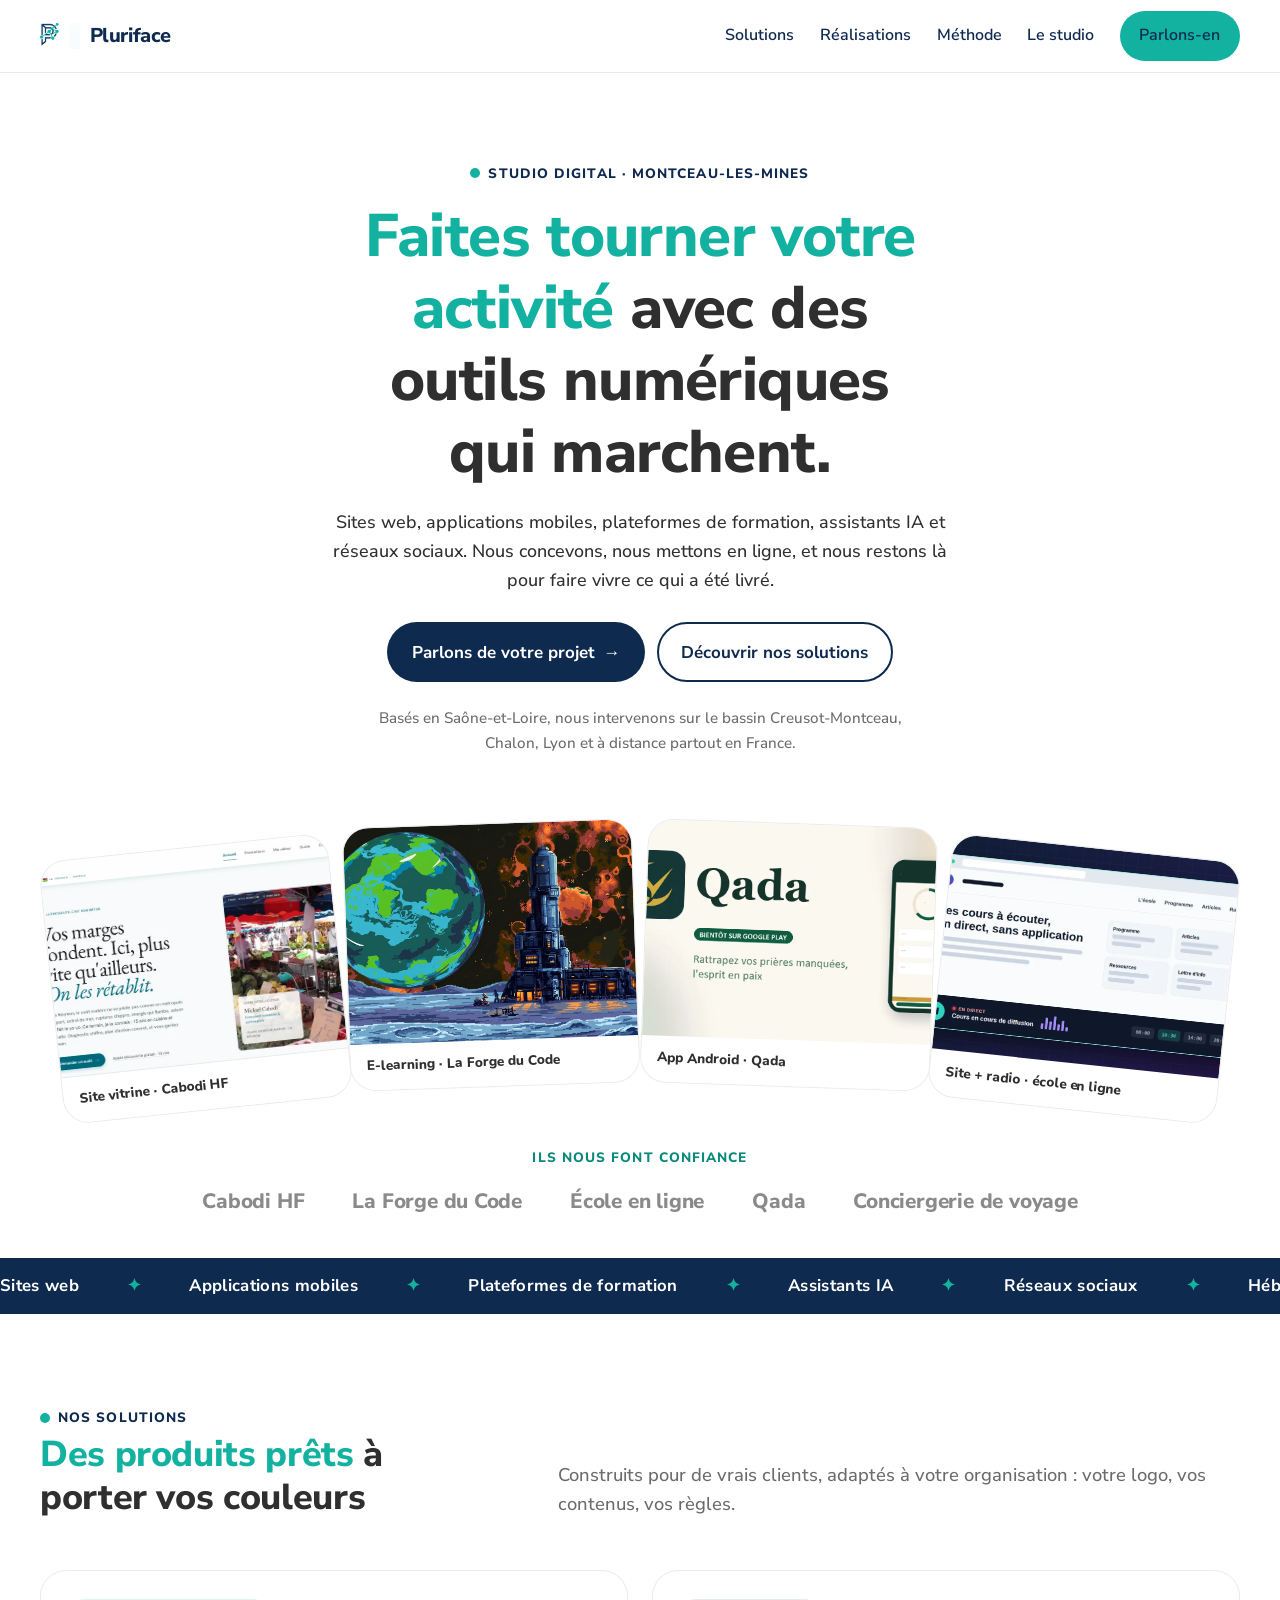
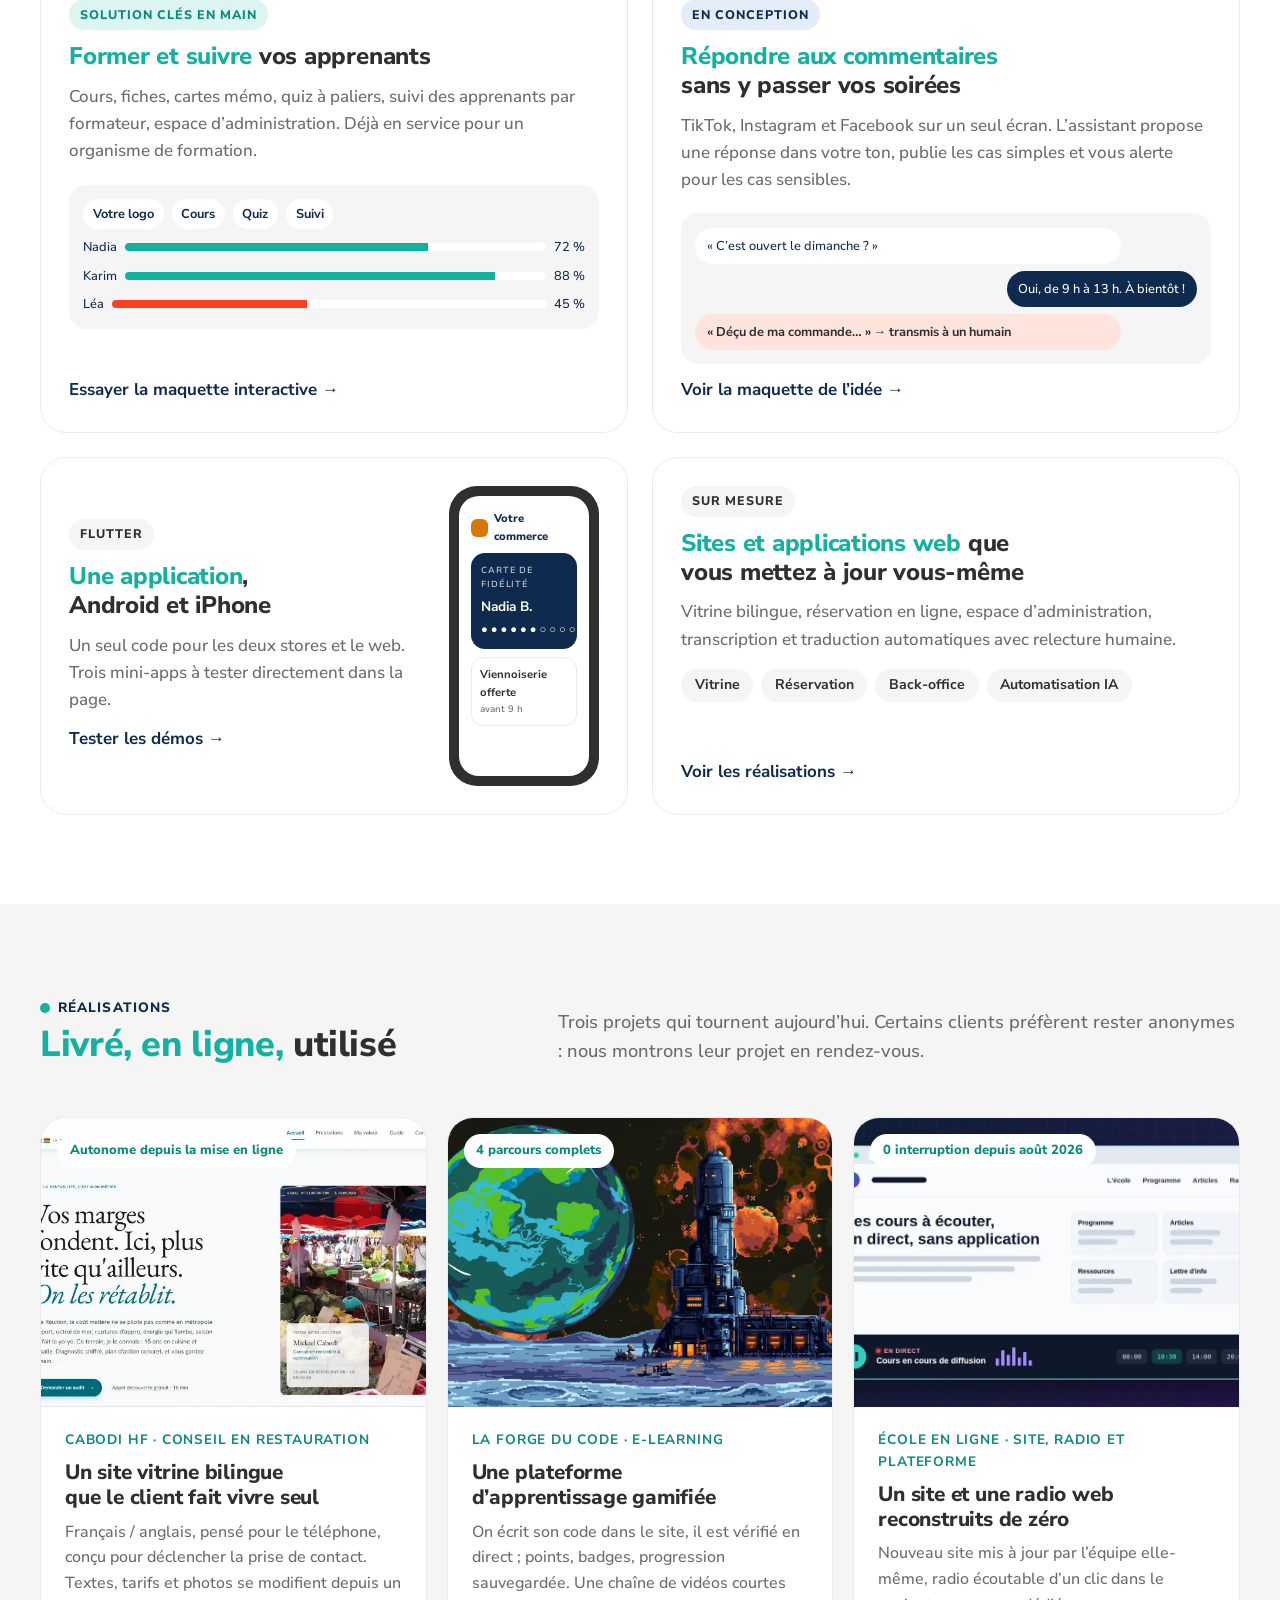
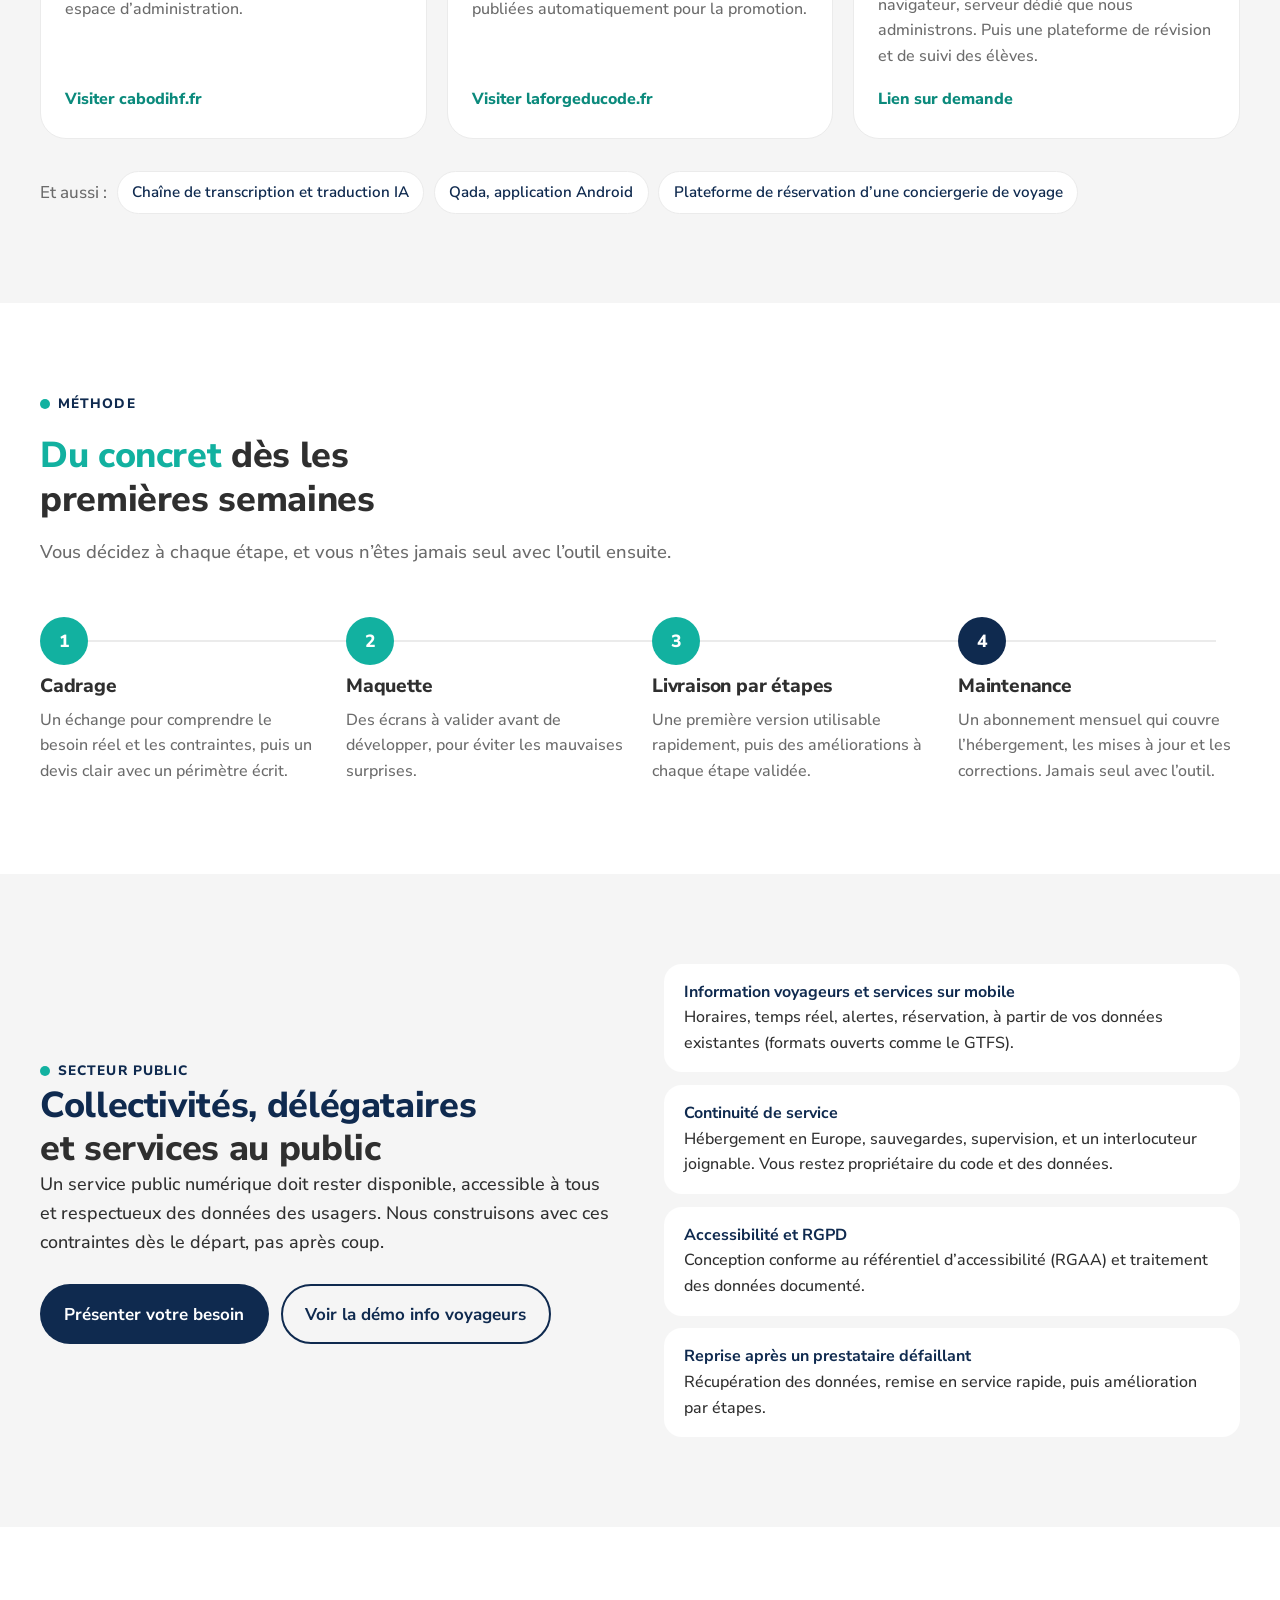
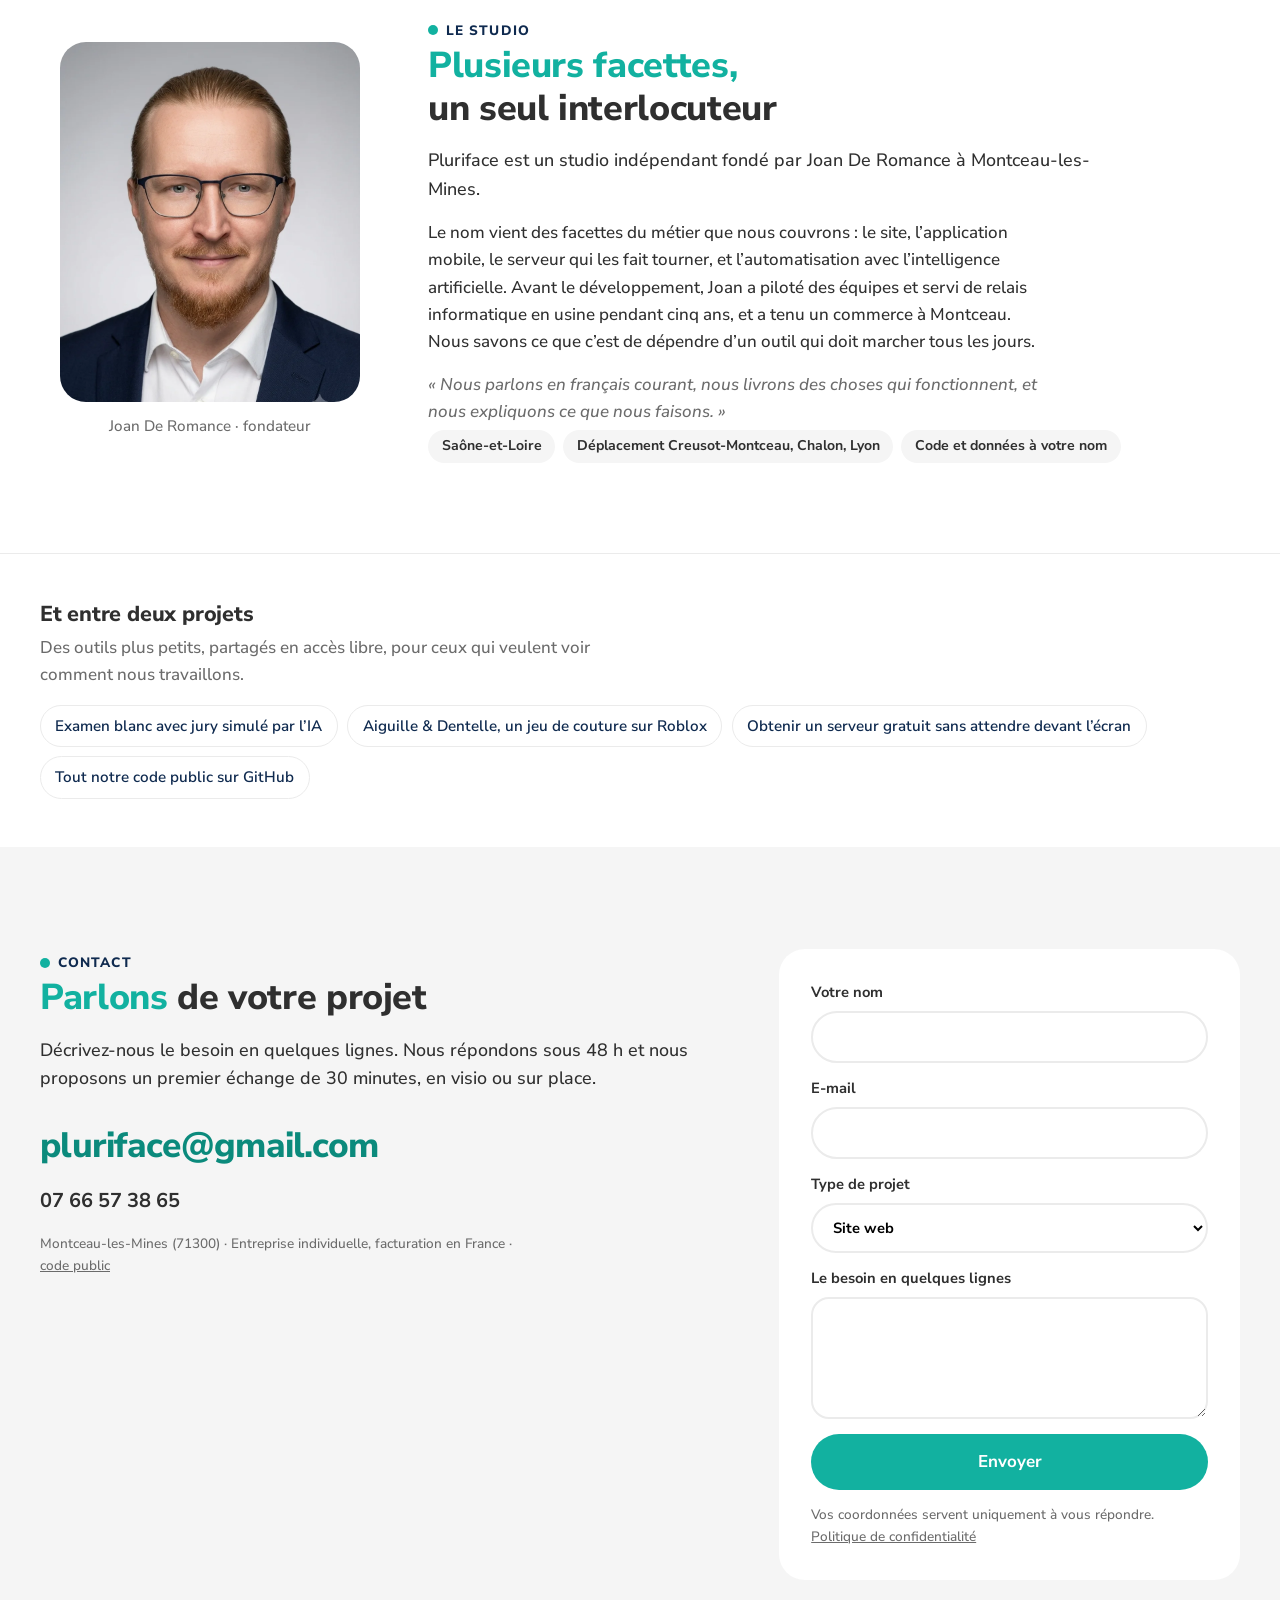
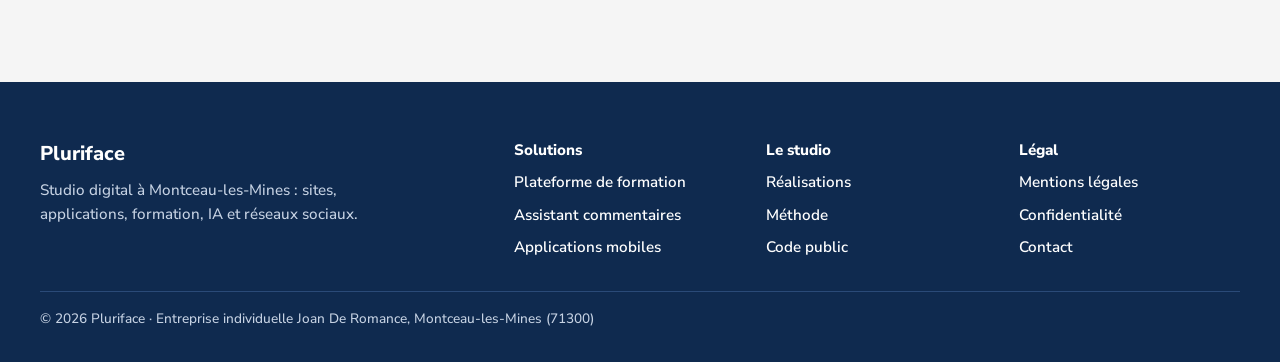
==== index.html @ b17f921c "Démo voyageurs : le vrai prototype à la place de la maquette La démo « information voyageurs » était" ====
<!DOCTYPE html>
<html lang="fr">
<head>
  <meta charset="UTF-8">
  <meta name="viewport" content="width=device-width, initial-scale=1.0">
  <meta name="color-scheme" content="only light">
  <meta name="description" content="Pluriface, studio digital à Montceau-les-Mines : sites web, applications mobiles, plateformes de formation, assistants IA et réseaux sociaux, pour les entreprises, les collectivités et les associations.">
  <meta name="author" content="Pluriface">
  <meta property="og:type" content="website">
  <meta property="og:title" content="Pluriface | Studio digital : sites, applications, IA et réseaux sociaux">
  <meta property="og:description" content="Nous concevons, mettons en ligne et faisons vivre vos outils numériques. Studio installé à Montceau-les-Mines.">
  <meta property="og:image" content="assets/logo_pluriface.png">
  <link rel="icon" type="image/png" href="assets/logo_pluriface.png">
  <title>Pluriface | Studio digital : sites, applications, IA et réseaux sociaux</title>
  <link rel="preconnect" href="https://fonts.googleapis.com">
  <link rel="preconnect" href="https://fonts.gstatic.com" crossorigin>
  <link href="https://fonts.googleapis.com/css2?family=Nunito+Sans:wght@500;600;700;800&display=swap" rel="stylesheet">
  <link rel="stylesheet" href="agence.css?v=5">
</head>
<body>

  <header class="topbar">
    <div class="wrap">
      <a href="#top" class="brand"><img src="assets/logo_pluriface.png" alt="">Pluriface</a>
      <button class="menu-btn" id="menu-btn" aria-expanded="false" aria-controls="nav">Menu</button>
      <nav class="nav" id="nav" aria-label="Navigation principale">
        <a href="#solutions">Solutions</a>
        <a href="#realisations">Réalisations</a>
        <a href="#methode">Méthode</a>
        <a href="#studio">Le studio</a>
        <a href="#contact" class="btn btn-primary">Parlons-en</a>
      </nav>
    </div>
  </header>

  <main id="top">

    <section class="hero">
      <div class="wrap">
        <span class="eyebrow">Studio digital · Montceau-les-Mines</span>
        <h1><em class="hl">Faites tourner votre activité</em> avec des outils numériques qui marchent.</h1>
        <p class="lead">Sites web, applications mobiles, plateformes de formation, assistants IA et réseaux sociaux. Nous concevons, nous mettons en ligne, et nous restons là pour faire vivre ce qui a été livré.</p>
        <div class="actions">
          <a href="#contact" class="btn btn-dark">Parlons de votre projet <span class="arrow">→</span></a>
          <a href="#solutions" class="btn btn-ghost">Découvrir nos solutions</a>
        </div>
        <p class="place">Basés en Saône-et-Loire, nous intervenons sur le bassin Creusot-Montceau, Chalon, Lyon et à distance partout en France.</p>
      </div>
      <div class="fan" aria-label="Aperçu de quatre réalisations">
        <figure class="f1"><img src="assets/cabodihf.webp" alt="Site Cabodi HF" width="640" height="480"><figcaption>Site vitrine · Cabodi HF</figcaption></figure>
        <figure class="f2"><img src="assets/forge_code.webp" alt="La Forge du Code" width="640" height="480"><figcaption>E-learning · La Forge du Code</figcaption></figure>
        <figure class="f3"><img src="assets/qada.webp" alt="Application mobile Qada" width="640" height="480"><figcaption>App Android · Qada</figcaption></figure>
        <figure class="f4"><img src="assets/site_radio.webp" alt="Site et radio d’une école en ligne" width="640" height="480"><figcaption>Site + radio · école en ligne</figcaption></figure>
      </div>
      <div class="trust wrap" aria-label="Ils nous font confiance">
        <p class="trust-title">Ils nous font confiance</p>
        <div class="trust-row"><span>Cabodi HF</span><span>La Forge du Code</span><span>École en ligne</span><span>Qada</span><span>Conciergerie de voyage</span></div>
      </div>
    </section>

    <div class="ticker" aria-hidden="true">
      <div class="ticker-track">
        <span>Sites web</span><span>Applications mobiles</span><span>Plateformes de formation</span><span>Assistants IA</span><span>Réseaux sociaux</span><span>Hébergement & maintenance</span>
        <span>Sites web</span><span>Applications mobiles</span><span>Plateformes de formation</span><span>Assistants IA</span><span>Réseaux sociaux</span><span>Hébergement & maintenance</span>
      </div>
    </div>

    <section class="section" id="solutions">
      <div class="wrap">
        <div class="section-head split reveal">
          <div>
            <span class="eyebrow">Nos solutions</span>
            <h2><em class="hl">Des produits prêts</em> à porter vos couleurs</h2>
          </div>
          <p>Construits pour de vrais clients, adaptés à votre organisation : votre logo, vos contenus, vos règles.</p>
        </div>

        <div class="grid2">
          <a href="solutions/plateforme-formation.html" class="tile reveal">
            <span class="tag">Solution clés en main</span>
            <h3><em class="hl">Former et suivre</em> vos apprenants</h3>
            <p>Cours, fiches, cartes mémo, quiz à paliers, suivi des apprenants par formateur, espace d’administration. Déjà en service pour un organisme de formation.</p>
            <div class="mini-ui art" aria-hidden="true">
              <div class="row"><span class="pill ink">Votre logo</span><span class="pill">Cours</span><span class="pill">Quiz</span><span class="pill">Suivi</span></div>
              <div class="row"><span>Nadia</span><div class="bar"><i style="width:72%"></i></div><span>72 %</span></div>
              <div class="row"><span>Karim</span><div class="bar"><i style="width:88%"></i></div><span>88 %</span></div>
              <div class="row"><span>Léa</span><div class="bar coral"><i style="width:45%"></i></div><span>45 %</span></div>
            </div>
            <span class="more">Essayer la maquette interactive →</span>
          </a>

          <a href="solutions/assistant-commentaires.html" class="tile reveal">
            <span class="tag ink">En conception</span>
            <h3><em class="hl">Répondre aux commentaires</em> sans y passer vos soirées</h3>
            <p>TikTok, Instagram et Facebook sur un seul écran. L’assistant propose une réponse dans votre ton, publie les cas simples et vous alerte pour les cas sensibles.</p>
            <div class="mini-ui art" aria-hidden="true">
              <div class="col">
                <span class="bubble">« C’est ouvert le dimanche ? »</span>
                <span class="bubble me">Oui, de 9 h à 13 h. À bientôt !</span>
                <span class="bubble flag">« Déçu de ma commande… » → transmis à un humain</span>
              </div>
            </div>
            <span class="more">Voir la maquette de l’idée →</span>
          </a>

          <a href="solutions/applications-mobiles.html" class="tile tile-phone reveal">
            <div class="tile-text">
              <span class="tag fog">Flutter</span>
              <h3><em class="hl">Une application</em>, Android et iPhone</h3>
              <p>Un seul code pour les deux stores et le web. Trois mini-apps à tester directement dans la page.</p>
              <span class="more">Tester les démos →</span>
            </div>
            <div class="mini-phone" aria-hidden="true">
              <div class="mini-screen">
                <div class="mp-brand"><i></i>Votre commerce</div>
                <div class="mp-card"><small>CARTE DE FIDÉLITÉ</small><b>Nadia B.</b><span>●●●●●●○○○○</span></div>
                <div class="mp-offer"><b>Viennoiserie offerte</b><small>avant 9 h</small></div>
              </div>
            </div>
          </a>

          <a href="#realisations" class="tile reveal">
            <span class="tag fog">Sur mesure</span>
            <h3><em class="hl">Sites et applications web</em> que vous mettez à jour vous-même</h3>
            <p>Vitrine bilingue, réservation en ligne, espace d’administration, transcription et traduction automatiques avec relecture humaine.</p>
            <div class="chips-row" aria-hidden="true"><span>Vitrine</span><span>Réservation</span><span>Back-office</span><span>Automatisation IA</span></div>
            <span class="more">Voir les réalisations →</span>
          </a>
        </div>
      </div>
    </section>

    <section class="section tinted" id="realisations">
      <div class="wrap">
        <div class="section-head split reveal">
          <div>
            <span class="eyebrow">Réalisations</span>
            <h2><em class="hl">Livré, en ligne,</em> utilisé</h2>
          </div>
          <p>Trois projets qui tournent aujourd’hui. Certains clients préfèrent rester anonymes : nous montrons leur projet en rendez-vous.</p>
        </div>

        <div class="works">
          <article class="work reveal">
            <div class="visual"><img src="assets/cabodihf.webp" alt="Site Cabodi HF" loading="lazy"><span class="badge">Autonome depuis la mise en ligne</span></div>
            <div class="body">
              <span class="client">Cabodi HF · Conseil en restauration</span>
              <h3>Un site vitrine bilingue que le client fait vivre seul</h3>
              <p>Français / anglais, pensé pour le téléphone, conçu pour déclencher la prise de contact. Textes, tarifs et photos se modifient depuis un espace d’administration.</p>
              <p class="links"><a href="https://cabodihf.fr/fr" target="_blank" rel="noopener">Visiter cabodihf.fr</a></p>
            </div>
          </article>

          <article class="work reveal">
            <div class="visual"><img src="assets/forge_code.webp" alt="La Forge du Code" loading="lazy"><span class="badge">4 parcours complets</span></div>
            <div class="body">
              <span class="client">La Forge du Code · E-learning</span>
              <h3>Une plateforme d’apprentissage gamifiée</h3>
              <p>On écrit son code dans le site, il est vérifié en direct ; points, badges, progression sauvegardée. Une chaîne de vidéos courtes publiées automatiquement pour la promotion.</p>
              <p class="links"><a href="https://www.laforgeducode.fr/" target="_blank" rel="noopener">Visiter laforgeducode.fr</a></p>
            </div>
          </article>

          <article class="work reveal">
            <div class="visual"><img src="assets/site_radio.webp" alt="Site d’une école en ligne avec sa radio intégrée" loading="lazy"><span class="badge">0 interruption depuis août 2026</span></div>
            <div class="body">
              <span class="client">École en ligne · Site, radio et plateforme</span>
              <h3>Un site et une radio web reconstruits de zéro</h3>
              <p>Nouveau site mis à jour par l’équipe elle-même, radio écoutable d’un clic dans le navigateur, serveur dédié que nous administrons. Puis une plateforme de révision et de suivi des élèves.</p>
              <p class="links"><a href="#contact">Lien sur demande</a></p>
            </div>
          </article>
        </div>

        <div class="more-works reveal">
          <span>Et aussi :</span>
          <a href="projet-traduction-ia.html">Chaîne de transcription et traduction IA</a>
          <a href="https://qada-ab977.web.app/" target="_blank" rel="noopener">Qada, application Android</a>
          <a href="#contact">Plateforme de réservation d’une conciergerie de voyage</a>
        </div>
      </div>
    </section>

    <section class="section" id="methode">
      <div class="wrap">
        <div class="section-head reveal">
          <span class="eyebrow">Méthode</span>
          <h2><em class="hl">Du concret</em> dès les premières semaines</h2>
          <p>Vous décidez à chaque étape, et vous n’êtes jamais seul avec l’outil ensuite.</p>
        </div>
        <ol class="timeline">
          <li class="reveal"><span class="num">1</span><h3>Cadrage</h3><p>Un échange pour comprendre le besoin réel et les contraintes, puis un devis clair avec un périmètre écrit.</p></li>
          <li class="reveal"><span class="num">2</span><h3>Maquette</h3><p>Des écrans à valider avant de développer, pour éviter les mauvaises surprises.</p></li>
          <li class="reveal"><span class="num">3</span><h3>Livraison par étapes</h3><p>Une première version utilisable rapidement, puis des améliorations à chaque étape validée.</p></li>
          <li class="reveal"><span class="num ink">4</span><h3>Maintenance</h3><p>Un abonnement mensuel qui couvre l’hébergement, les mises à jour et les corrections. Jamais seul avec l’outil.</p></li>
        </ol>
      </div>
    </section>

    <section class="section tinted public" id="collectivites">
      <div class="wrap">
        <div class="reveal">
          <span class="eyebrow">Secteur public</span>
          <h2><em class="hl ink">Collectivités, délégataires</em> et services au public</h2>
          <p class="lead">Un service public numérique doit rester disponible, accessible à tous et respectueux des données des usagers. Nous construisons avec ces contraintes dès le départ, pas après coup.</p>
          <div class="actions"><a href="#contact" class="btn btn-dark">Présenter votre besoin</a> <a href="solutions/applications-mobiles.html" class="btn btn-ghost">Voir la démo info voyageurs</a></div>
        </div>
        <ul class="reveal">
          <li><strong>Information voyageurs et services sur mobile</strong>Horaires, temps réel, alertes, réservation, à partir de vos données existantes (formats ouverts comme le GTFS).</li>
          <li><strong>Continuité de service</strong>Hébergement en Europe, sauvegardes, supervision, et un interlocuteur joignable. Vous restez propriétaire du code et des données.</li>
          <li><strong>Accessibilité et RGPD</strong>Conception conforme au référentiel d’accessibilité (RGAA) et traitement des données documenté.</li>
          <li><strong>Reprise après un prestataire défaillant</strong>Récupération des données, remise en service rapide, puis amélioration par étapes.</li>
        </ul>
      </div>
    </section>

    <section class="section about" id="studio">
      <div class="wrap">
        <div class="portrait-col reveal">
          <picture>
            <source srcset="assets/portrait.webp" type="image/webp">
            <img class="portrait" src="assets/portrait.jpg" alt="Joan De Romance, fondateur de Pluriface" width="900" height="1080" loading="lazy">
          </picture>
          <span class="caption">Joan De Romance · fondateur</span>
        </div>
        <div class="reveal">
          <span class="eyebrow">Le studio</span>
          <h2><em class="hl">Plusieurs facettes,</em> un seul interlocuteur</h2>
          <p class="lead" style="margin-top:1rem">Pluriface est un studio indépendant fondé par Joan De Romance à Montceau-les-Mines.</p>
          <p>Le nom vient des facettes du métier que nous couvrons : le site, l’application mobile, le serveur qui les fait tourner, et l’automatisation avec l’intelligence artificielle. Avant le développement, Joan a piloté des équipes et servi de relais informatique en usine pendant cinq ans, et a tenu un commerce à Montceau. Nous savons ce que c’est de dépendre d’un outil qui doit marcher tous les jours.</p>
          <p class="quote">« Nous parlons en français courant, nous livrons des choses qui fonctionnent, et nous expliquons ce que nous faisons. »</p>
          <div class="chips-row"><span>Saône-et-Loire</span><span>Déplacement Creusot-Montceau, Chalon, Lyon</span><span>Code et données à votre nom</span></div>
        </div>
      </div>
    </section>

    <section class="lab" id="labo">
      <div class="wrap">
        <h3>Et entre deux projets</h3>
        <p>Des outils plus petits, partagés en accès libre, pour ceux qui veulent voir comment nous travaillons.</p>
        <ul>
          <li><a href="https://github.com/Ecnamorgit/simulateur-exam-dwwm" target="_blank" rel="noopener">Examen blanc avec jury simulé par l’IA</a></li>
          <li><a href="https://github.com/Ecnamorgit/atelier-couture-roblox-" target="_blank" rel="noopener">Aiguille &amp; Dentelle, un jeu de couture sur Roblox</a></li>
          <li><a href="https://github.com/Ecnamorgit/vps-oracle-gratuit" target="_blank" rel="noopener">Obtenir un serveur gratuit sans attendre devant l’écran</a></li>
          <li><a href="https://github.com/Ecnamorgit" target="_blank" rel="noopener">Tout notre code public sur GitHub</a></li>
        </ul>
      </div>
    </section>

    <section class="contact" id="contact">
      <div class="wrap">
        <div class="reveal">
          <span class="eyebrow">Contact</span>
          <h2><em class="hl">Parlons</em> de votre projet</h2>
          <p class="lead" style="margin-top:1rem">Décrivez-nous le besoin en quelques lignes. Nous répondons sous 48 h et nous proposons un premier échange de 30 minutes, en visio ou sur place.</p>
          <a href="#contact" class="big" data-m="moc.liamg@ecafirulp">pluriface [arobase] gmail.com</a>
          <a href="#contact" class="phone-link" data-t="56 83 75 66 70">07 66 57 .. ..</a>
          <p class="small">Montceau-les-Mines (71300) · Entreprise individuelle, facturation en France · <a href="https://github.com/Ecnamorgit" target="_blank" rel="noopener">code public</a></p>
        </div>
        <!-- Formulaire : remplacez VOTRE_ID par l’identifiant Formspree (formspree.io) ; sans identifiant, le bouton ouvre un e-mail pré-rempli. -->
        <form class="form reveal" id="contact-form" action="https://formspree.io/f/VOTRE_ID" method="POST">
          <label for="f-nom">Votre nom<input id="f-nom" name="nom" type="text" required autocomplete="name"></label>
          <label for="f-mail">E-mail<input id="f-mail" name="email" type="email" required autocomplete="email"></label>
          <label for="f-type">Type de projet
            <select id="f-type" name="type"><option>Site web</option><option>Application mobile</option><option>Plateforme de formation</option><option>Assistant IA / réseaux sociaux</option><option>Autre</option></select>
          </label>
          <label for="f-msg">Le besoin en quelques lignes<textarea id="f-msg" name="message" rows="4" required></textarea></label>
          <button type="submit" class="btn btn-primary">Envoyer</button>
          <p class="small">Vos coordonnées servent uniquement à vous répondre. <a href="mentions-legales.html#confidentialite">Politique de confidentialité</a></p>
        </form>
      </div>
    </section>

  </main>

  <footer class="footer">
    <div class="wrap">
      <div class="footer-grid">
        <div><span class="footer-brand">Pluriface</span><p>Studio digital à Montceau-les-Mines : sites, applications, formation, IA et réseaux sociaux.</p></div>
        <nav aria-label="Solutions"><span class="footer-title">Solutions</span><a href="solutions/plateforme-formation.html">Plateforme de formation</a><a href="solutions/assistant-commentaires.html">Assistant commentaires</a><a href="solutions/applications-mobiles.html">Applications mobiles</a></nav>
        <nav aria-label="Le studio"><span class="footer-title">Le studio</span><a href="#realisations">Réalisations</a><a href="#methode">Méthode</a><a href="https://github.com/Ecnamorgit" target="_blank" rel="noopener">Code public</a></nav>
        <nav aria-label="Légal"><span class="footer-title">Légal</span><a href="mentions-legales.html">Mentions légales</a><a href="mentions-legales.html#confidentialite">Confidentialité</a><a href="#contact">Contact</a></nav>
      </div>
      <p class="footer-legal">© 2026 Pluriface · Entreprise individuelle Joan De Romance, Montceau-les-Mines (71300)</p>
    </div>
  </footer>

  <script src="site.js?v=4"></script>
</body>
</html>
---- agence.css ----
/* ==========================================================================
   Pluriface — feuille de style commune (accueil + pages solutions)
   Direction : « sunlit » façon Foodnoms — canvas blanc pur, formes très
   arrondies (26 px), zéro ombre, zéro dégradé, titres bicolores
   (mot gagnant en turquoise, reste en graphite). Couleurs du logo conservées.
   style.css reste utilisé par projet-traduction-ia.html.
   ========================================================================== */

:root {
  color-scheme: only light;
  --paper: #ffffff;          /* Paper White : canvas */
  --paper-2: #ffffff;
  --sand: #f5f5f5;           /* Fog : surface alternative */
  --fog: #f5f5f5;
  --ink: #0f2a4f;            /* marine du logo : surfaces sombres, accents secondaires */
  --ink-2: #2f2f2f;          /* Graphite : titres */
  --text: #2f2f2f;           /* Graphite : texte courant */
  --muted: #6b6b6b;
  --line: #ebebeb;
  --teal: #12b1a0;           /* turquoise du logo : accent de marque (boutons, mot gagnant) */
  --teal-deep: #0b8a7c;
  --teal-soft: #dcf5f1;
  --coral: #ff3f1f;          /* signal : états négatifs dans les maquettes uniquement */
  --coral-deep: #d8300f;
  --coral-soft: #ffe4de;
  --lemon: #dcf5f1;          /* ancien jaune → surface turquoise douce */
  --radius: 26px;            /* arrondi unique : cartes, boutons, tags, champs */
  --radius-sm: 18px;
  --max: 1200px;
  --font: "Nunito Sans", "Segoe UI", Roboto, Helvetica, Arial, sans-serif;
  --serif: "Nunito Sans", "Segoe UI", Roboto, Helvetica, Arial, sans-serif;
  --shadow: none;
}

*, *::before, *::after { box-sizing: border-box; margin: 0; padding: 0; }
html { scroll-behavior: smooth; scroll-padding-top: 88px; }
@media (prefers-reduced-motion: reduce) { html { scroll-behavior: auto; } }

body {
  font-family: var(--font);
  font-size: 1.0625rem;
  line-height: 1.6;
  font-weight: 500;
  color: var(--text);
  background: var(--paper);
  -webkit-font-smoothing: antialiased;
  overflow-x: hidden;
}

img { max-width: 100%; height: auto; display: block; }
a { color: inherit; }
a:focus-visible, button:focus-visible, input:focus-visible { outline: 3px solid var(--ink); outline-offset: 3px; }
button { font: inherit; cursor: pointer; }

.wrap { width: min(var(--max), 100% - 2.5rem); margin-inline: auto; }

h1, h2, h3, h4 { color: var(--ink-2); line-height: 1.2; letter-spacing: -0.01em; font-weight: 800; text-wrap: balance; }
h1 { font-size: clamp(2.4rem, 5.2vw, 3.75rem); }
h2 { font-size: clamp(1.7rem, 3vw, 2.25rem); max-width: 24ch; }
h3 { font-size: 1.35rem; letter-spacing: -0.01em; }
p { max-width: 62ch; }
.lead { font-size: clamp(1.1rem, 1.4vw, 1.25rem); color: var(--text); line-height: 1.6; }
em.hl, .hl { font-style: normal; font-weight: inherit; color: var(--teal); }
.hl.teal { color: var(--teal-deep); }

.eyebrow {
  display: inline-flex; align-items: center; gap: .5rem;
  font-weight: 800; font-size: .85rem; letter-spacing: .08em; text-transform: uppercase;
  color: var(--ink);
}
.eyebrow::before { content: ""; width: 10px; height: 10px; border-radius: 50%; background: var(--teal); }

/* Icônes (sprite SVG monoligne, assets/icons.svg) ----------------------- */
.ic { width: 22px; height: 22px; stroke: currentColor; fill: none; stroke-width: 2; stroke-linecap: round; stroke-linejoin: round; flex: none; }
.app-side a .ic { width: 18px; height: 18px; }
.notif .ic { width: 18px; height: 18px; }

/* Boutons -------------------------------------------------------------- */
.btn {
  display: inline-flex; align-items: center; gap: .55rem;
  padding: .9rem 1.4rem; border-radius: 999px;
  font-weight: 700; text-decoration: none; border: 2px solid transparent;
  transition: transform .15s, background-color .15s, color .15s, border-color .15s, box-shadow .15s;
  white-space: nowrap;
}
.btn:hover { transform: translateY(-2px); }
.btn:active { transform: translateY(0); }
.btn-primary { background: var(--teal); color: #fff; }
.btn-primary:hover { background: var(--teal-deep); }
.btn-dark { background: var(--ink); color: #fff; }
.btn-dark:hover { background: #1a4075; }
.btn-ghost { background: transparent; color: var(--ink); border-color: var(--ink); }
.btn-ghost:hover { background: var(--ink); color: #fff; }
.btn-light { background: #fff; color: var(--ink); }
.btn-light:hover { background: var(--fog); }
.btn-sm { padding: .55rem 1rem; font-size: .95rem; }
.btn .arrow { transition: transform .15s; }
.btn:hover .arrow { transform: translateX(3px); }

/* Barre du haut -------------------------------------------------------- */
.topbar {
  position: sticky; top: 0; z-index: 50;
  background: rgba(255, 255, 255, .9);
  backdrop-filter: blur(12px); -webkit-backdrop-filter: blur(12px);
  border-bottom: 1px solid var(--line);
}
.topbar .wrap { display: flex; align-items: center; justify-content: space-between; gap: 1rem; min-height: 72px; }
.brand { display: inline-flex; align-items: center; gap: .6rem; font-weight: 800; font-size: 1.25rem; color: var(--ink); text-decoration: none; letter-spacing: -0.02em; }
.brand img { width: 40px; height: 40px; object-fit: contain; mix-blend-mode: multiply; }
.nav { display: flex; align-items: center; gap: 1.6rem; }
.nav a { text-decoration: none; font-weight: 600; color: var(--ink); font-size: 1rem; }
.nav a:not(.btn):hover { color: var(--teal-deep); }
.nav .btn { padding: .65rem 1.1rem; }
.menu-btn { display: none; border: 2px solid var(--ink); background: transparent; border-radius: 999px; padding: .5rem 1rem; font-weight: 700; color: var(--ink); }
@media (max-width: 860px) {
  .menu-btn { display: inline-flex; }
  .nav {
    display: none; position: absolute; left: 0; right: 0; top: 100%;
    flex-direction: column; align-items: stretch; gap: 0;
    background: var(--paper-2); border-bottom: 1px solid var(--line); padding: .5rem 1.25rem 1rem;
  }
  .nav.open { display: flex; }
  .nav a { padding: .85rem 0; border-bottom: 1px solid var(--line); }
  .nav a.btn { margin-top: .75rem; justify-content: center; border-bottom: 0; }
}

/* Sections ------------------------------------------------------------- */
.section { padding: clamp(4rem, 7vw, 6rem) 0; }
.section.tinted { background: var(--sand); }
.section-head { display: grid; gap: 1rem; margin-bottom: clamp(2rem, 4vw, 3.5rem); }
.section-head p { font-size: 1.15rem; color: var(--muted); }
.section-head .eyebrow { margin-bottom: .25rem; }
.section-head.split { grid-template-columns: 1fr auto; align-items: end; }
@media (max-width: 760px) { .section-head.split { grid-template-columns: 1fr; } }

/* Hero : pile centrée, puis rangée de captures en éventail ------------- */
.hero { padding: clamp(3.5rem, 7vw, 6rem) 0 0; overflow: hidden; }
.hero .wrap { display: grid; justify-items: center; text-align: center; }
.hero h1 { margin: 1rem 0 1.25rem; max-width: 18ch; }
.hero .lead { max-width: 56ch; }
.actions { display: flex; flex-wrap: wrap; gap: .75rem; margin-top: 1.75rem; }
.hero .actions { justify-content: center; }
.hero .place { margin-top: 1.5rem; color: var(--muted); font-size: .95rem; max-width: 60ch; }
.fan { display: flex; justify-content: center; align-items: flex-end; gap: 0; margin: clamp(2.5rem, 5vw, 4rem) auto 0; width: min(1240px, 100%); padding: 0 1rem 1.5rem; }
.fan figure { width: 24%; max-width: 300px; margin: 0 .25rem; flex: none; border-radius: var(--radius); overflow: hidden; background: #fff; border: 1px solid var(--line); transition: transform .25s; }
.fan figure img { aspect-ratio: 4/3; object-fit: cover; width: 100%; }
.fan figcaption { padding: .7rem 1rem .85rem; font-size: .85rem; font-weight: 800; color: var(--ink-2); background: #fff; }
.fan .f1 { transform: rotate(-6deg) translateY(28px); } .fan .f2 { transform: rotate(-2deg) translateY(4px); z-index: 1; }
.fan .f3 { transform: rotate(2deg) translateY(4px); z-index: 1; } .fan .f4 { transform: rotate(6deg) translateY(28px); }
.fan figure:hover { transform: translateY(-10px) rotate(0); z-index: 2; }
@media (max-width: 760px) { .fan { flex-wrap: wrap; gap: 1rem; } .fan figure { width: 44%; margin: 0; transform: none !important; } .fan figure:hover { transform: translateY(-6px) !important; } }


/* Bandeau défilant ------------------------------------------------------ */
.ticker { background: var(--ink); color: #fff; overflow: hidden; padding: .9rem 0; }
.ticker-track { display: flex; gap: 3rem; width: max-content; animation: ticker 40s linear infinite; font-weight: 700; font-size: 1.05rem; letter-spacing: .02em; }
.ticker-track span { display: inline-flex; align-items: center; gap: 3rem; white-space: nowrap; }
.ticker-track span::after { content: "✦"; color: var(--teal); }
@keyframes ticker { to { transform: translateX(-50%); } }
@media (prefers-reduced-motion: reduce) { .ticker-track { animation: none; flex-wrap: wrap; width: auto; } }

/* Grille bento des solutions ------------------------------------------- */
.bento { display: grid; grid-template-columns: repeat(6, 1fr); gap: 1.1rem; }
.tile {
  position: relative; display: flex; flex-direction: column; gap: .75rem;
  background: var(--paper-2); border-radius: var(--radius); padding: 1.75rem; text-decoration: none;
  border: 1px solid var(--line); overflow: hidden; min-height: 280px;
  transition: transform .2s, box-shadow .2s, border-color .2s;
}
.tile:hover { transform: translateY(-4px); background: var(--fog); }
.tile h3 { font-size: clamp(1.4rem, 2vw, 1.8rem); }
.tile p { color: var(--muted); }
.tile .tag { align-self: flex-start; font-size: .78rem; font-weight: 800; letter-spacing: .08em; text-transform: uppercase; padding: .35rem .7rem; border-radius: 999px; background: var(--teal-soft); color: var(--teal-deep); }
.tile .tag.coral { background: #e3ecf8; color: var(--ink); }
.tile .tag.lemon { background: var(--fog); color: var(--ink-2); }
.tile .more { margin-top: auto; font-weight: 700; color: var(--ink); display: inline-flex; gap: .4rem; align-items: center; }
.tile:hover .more { color: var(--teal-deep); }
.tile.big { grid-column: span 3; }
.tile.half { grid-column: span 2; }
.tile.dark { background: var(--ink); border-color: var(--ink); color: #fff; }
.tile.dark h3, .tile.dark .more { color: #fff; }
.tile.dark p { color: #c6d2e3; }
.tile.teal { background: var(--teal); border-color: var(--teal); color: #fff; }
.tile.teal h3, .tile.teal .more { color: #fff; }
.tile.teal p { color: #e3fbf7; }
.tile.teal .tag, .tile.dark .tag { background: rgba(255,255,255,.18); color: #fff; }
.tile .art { margin-top: .5rem; border-radius: var(--radius-sm); overflow: hidden; }
@media (max-width: 960px) { .tile.big, .tile.half { grid-column: span 6; } .bento { grid-template-columns: 1fr; } .tile { min-height: 0; } }

/* Mini-maquette intégrée dans une tuile (CSS pur) */
.mini-ui { background: var(--sand); border-radius: var(--radius-sm); padding: .9rem; display: grid; gap: .5rem; font-size: .8rem; color: var(--ink); }
.mini-ui .row { display: flex; gap: .5rem; align-items: center; }
.mini-ui .pill { background: #fff; border-radius: 999px; padding: .3rem .6rem; font-weight: 700; }
.mini-ui .bar { flex: 1; height: 8px; border-radius: 999px; background: #fff; overflow: hidden; }
.mini-ui .bar i { display: block; height: 100%; background: var(--teal); width: 70%; }
.mini-ui .bar.coral i { background: var(--coral); width: 45%; }
.mini-ui .bar.lemon i { background: var(--lemon); width: 88%; }
.mini-ui .bubble { background: #fff; border-radius: var(--radius-sm); padding: .5rem .7rem; max-width: 85%; }
.mini-ui .bubble.me { background: var(--ink); color: #fff; align-self: flex-end; }
.mini-ui .col { display: flex; flex-direction: column; gap: .4rem; }

/* Réalisations --------------------------------------------------------- */
.works { display: grid; grid-template-columns: repeat(3, 1fr); gap: 1.25rem; }
.work { background: var(--paper-2); border-radius: var(--radius); overflow: hidden; border: 1px solid var(--line); display: flex; flex-direction: column; transition: transform .2s, box-shadow .2s; }
.work:hover { transform: translateY(-4px); background: var(--fog); }
.work .visual { aspect-ratio: 4/3; overflow: hidden; background: var(--sand); }
.work .visual img { width: 100%; height: 100%; object-fit: cover; transition: transform .4s; }
.work:hover .visual img { transform: scale(1.04); }
.work .visual.placeholder { display: grid; place-items: center; text-align: center; padding: 1.5rem; color: var(--ink-2); font-weight: 600; background: var(--fog); }
.work .body { padding: 1.4rem 1.5rem 1.6rem; display: flex; flex-direction: column; gap: .6rem; flex: 1; }
.work .client { font-size: .85rem; font-weight: 700; letter-spacing: .06em; text-transform: uppercase; color: var(--teal-deep); }
.work h3 { font-size: 1.3rem; }
.work p { color: var(--muted); font-size: 1rem; }
.work .result { color: var(--ink); font-weight: 600; }
.work .links { margin-top: auto; padding-top: .5rem; }
.work .links a { font-weight: 800; color: var(--teal-deep); text-decoration: none; }
.work .links a:hover { text-decoration: underline; }
@media (max-width: 900px) { .works { grid-template-columns: 1fr; } }

.more-works { margin-top: 2rem; display: flex; flex-wrap: wrap; gap: .6rem; align-items: center; color: var(--muted); }
.more-works a { display: inline-flex; align-items: center; gap: .4rem; background: var(--paper-2); border: 1px solid var(--line); border-radius: 999px; padding: .5rem .9rem; text-decoration: none; font-weight: 600; color: var(--ink); font-size: .95rem; }
.more-works a:hover { border-color: var(--teal); color: var(--teal-deep); }

/* Chiffres -------------------------------------------------------------- */
.stats { display: grid; grid-template-columns: repeat(4, 1fr); gap: 1rem; }
.stat { background: var(--paper-2); border: 1px solid var(--line); border-radius: var(--radius); padding: 1.5rem; }
.stat strong { display: block; font-size: clamp(2.2rem, 4vw, 3.2rem); line-height: 1; color: var(--ink-2); letter-spacing: -0.02em; font-weight: 800; }
.stat strong .hl { font-size: .9em; }
.stat > span { color: var(--muted); font-size: .95rem; display: block; margin-top: .5rem; }
@media (max-width: 760px) { .stats { grid-template-columns: 1fr 1fr; } }

/* Méthode --------------------------------------------------------------- */
.steps { display: grid; grid-template-columns: repeat(4, 1fr); gap: 1rem; counter-reset: step; }
.step { background: var(--paper-2); border-radius: var(--radius); padding: 1.6rem; border: 1px solid var(--line); position: relative; }
.step::before { counter-increment: step; content: "0" counter(step); font-weight: 800; font-size: 2.4rem; color: var(--teal); line-height: 1; display: block; margin-bottom: .75rem; }
.step h3 { margin-bottom: .5rem; }
.step p { color: var(--muted); font-size: 1rem; }
@media (max-width: 900px) { .steps { grid-template-columns: 1fr 1fr; } }
@media (max-width: 560px) { .steps { grid-template-columns: 1fr; } }

/* Bande sombre ---------------------------------------------------------- */
.band { background: var(--ink); color: #e8eef6; padding: clamp(4rem, 7vw, 6rem) 0; position: relative; overflow: hidden; }
.band .wrap { position: relative; display: grid; grid-template-columns: 1fr 1fr; gap: 3rem; align-items: center; }
.band h2 { color: #fff; }
.band .lead { color: #c6d2e3; }
.band ul { list-style: none; display: grid; gap: .9rem; }
.band li { background: rgba(255,255,255,.07); border: 1px solid rgba(255,255,255,.12); border-radius: var(--radius-sm); padding: 1rem 1.2rem; font-size: 1rem; }
.band li strong { color: #8fe3d8; display: block; margin-bottom: .2rem; }
@media (max-width: 900px) { .band .wrap { grid-template-columns: 1fr; } }

/* Studio ---------------------------------------------------------------- */
.about .wrap { display: grid; grid-template-columns: 1.1fr .9fr; gap: 3rem; align-items: start; }
.about p + p { margin-top: 1rem; }
.facts { list-style: none; display: grid; gap: .8rem; }
.facts li { background: var(--paper-2); border-radius: var(--radius-sm); padding: 1rem 1.2rem; border-left: 5px solid var(--teal); }
.facts li:nth-child(2) { border-color: var(--ink); }
.facts li:nth-child(3) { border-color: var(--teal); }
.facts li:nth-child(4) { border-color: var(--ink); }
.facts strong { display: block; color: var(--ink); }
.facts span { color: var(--muted); font-size: .95rem; }
@media (max-width: 900px) { .about .wrap { grid-template-columns: 1fr; } }

/* Labo ------------------------------------------------------------------ */
.lab { padding: 3rem 0; border-top: 1px solid var(--line); }
.lab h3 { margin-bottom: .4rem; }
.lab p { color: var(--muted); }
.lab ul { list-style: none; display: flex; flex-wrap: wrap; gap: .6rem; margin-top: 1rem; }
.lab li a { display: inline-block; background: var(--paper-2); border: 1px solid var(--line); border-radius: 999px; padding: .5rem .9rem; text-decoration: none; font-weight: 600; color: var(--ink); font-size: .95rem; }
.lab li a:hover { border-color: var(--teal); color: var(--teal-deep); }

/* Contact --------------------------------------------------------------- */
.contact { padding: clamp(4rem, 8vw, 7rem) 0; background: var(--fog); }
.contact .wrap { display: grid; grid-template-columns: 1.2fr .8fr; gap: 3rem; align-items: start; }
.contact .big { display: inline-block; margin-top: 1.5rem; font-size: clamp(1.4rem, 3vw, 2.2rem); font-weight: 800; color: var(--teal-deep); text-decoration: none; letter-spacing: -0.02em; word-break: break-all; }
.contact .big:hover { text-decoration: underline; }
.contact dl { display: grid; grid-template-columns: auto 1fr; gap: .6rem 1.2rem; background: var(--paper-2); border-radius: var(--radius); padding: 1.6rem; border: 1px solid var(--line); }
.contact dt { font-weight: 700; color: var(--ink); }
.contact dd a { color: var(--ink); }
@media (max-width: 860px) { .contact .wrap { grid-template-columns: 1fr; } }

.footer { background: var(--ink); color: #c6d2e3; padding: 2rem 0; font-size: .95rem; }
.footer .wrap { display: flex; flex-wrap: wrap; justify-content: space-between; gap: 1rem; align-items: center; }
.footer a { color: #fff; text-decoration: none; font-weight: 600; }
.footer a:hover { color: #8fe3d8; }
.footer nav { display: flex; flex-wrap: wrap; gap: 1.2rem; }

/* Apparition au défilement --------------------------------------------- */
.reveal { opacity: 0; transform: translateY(18px); transition: opacity .6s ease, transform .6s ease; }
.reveal.in { opacity: 1; transform: none; }
@media (prefers-reduced-motion: reduce) { .reveal { opacity: 1; transform: none; transition: none; } }

/* ==========================================================================
   Pages solutions
   ========================================================================== */
.page-hero { padding: clamp(3rem, 6vw, 5rem) 0 clamp(2rem, 4vw, 3rem); position: relative; overflow: hidden; }
.page-hero .wrap { position: relative; display: grid; gap: 1rem; }
.page-hero h1 { font-size: clamp(2.3rem, 5vw, 4.2rem); max-width: 18ch; }
.page-hero .lead { max-width: 60ch; }
.crumbs { font-size: .9rem; color: var(--muted); display: flex; gap: .5rem; flex-wrap: wrap; }
.crumbs a { color: var(--ink); text-decoration: none; font-weight: 600; }
.crumbs a:hover { color: var(--teal-deep); }
.status { display: inline-flex; align-items: center; gap: .5rem; align-self: flex-start; justify-self: start; padding: .4rem .8rem; border-radius: 999px; font-size: .85rem; font-weight: 700; background: var(--teal-soft); color: var(--teal-deep); }
.status.coral { background: #e3ecf8; color: var(--ink); }
.status.lemon { background: var(--fog); color: var(--ink-2); }
.status::before { content: ""; width: 8px; height: 8px; border-radius: 50%; background: currentColor; }

.features { display: grid; grid-template-columns: repeat(3, 1fr); gap: 1rem; }
.feature { background: var(--paper-2); border: 1px solid var(--line); border-radius: var(--radius); padding: 1.5rem; }
.feature .icon { width: 44px; height: 44px; border-radius: 14px; display: grid; place-items: center; background: var(--teal-soft); margin-bottom: .9rem; color: var(--ink); }
.feature:nth-child(3n+2) .icon { background: #e3ecf8; }
.feature:nth-child(3n) .icon { background: var(--fog); }
.feature h3 { font-size: 1.15rem; margin-bottom: .4rem; }
.feature p { color: var(--muted); font-size: 1rem; }
@media (max-width: 900px) { .features { grid-template-columns: 1fr 1fr; } }
@media (max-width: 600px) { .features { grid-template-columns: 1fr; } }

.demo-note { display: flex; gap: .8rem; align-items: flex-start; background: var(--teal-soft); color: var(--ink-2); border-radius: var(--radius-sm); padding: 1rem 1.2rem; font-size: .98rem; margin-bottom: 1.5rem; }
.demo-note strong { white-space: nowrap; }
@media (max-width: 600px) { .demo-note { flex-direction: column; gap: .3rem; } }

.cta-band { background: var(--ink); color: #fff; border-radius: var(--radius); padding: clamp(2rem, 4vw, 3.5rem); display: grid; grid-template-columns: 1fr auto; gap: 2rem; align-items: center; }
.cta-band h2 { color: #fff; }
.cta-band p { color: #c6d2e3; }
@media (max-width: 760px) { .cta-band { grid-template-columns: 1fr; } }

.faq { display: grid; gap: .75rem; max-width: 820px; }
.faq details { background: var(--paper-2); border: 1px solid var(--line); border-radius: var(--radius-sm); padding: 1rem 1.25rem; }
.faq summary { font-weight: 700; color: var(--ink); cursor: pointer; }
.faq details p { margin-top: .6rem; color: var(--muted); }

/* --- Maquette "application" (plateforme & assistant) ------------------- */
.mock-layout { display: grid; grid-template-columns: 300px 1fr; gap: 1.25rem; align-items: start; }
@media (max-width: 960px) { .mock-layout { grid-template-columns: 1fr; } }
.panel { background: var(--paper-2); border: 1px solid var(--line); border-radius: var(--radius); padding: 1.3rem; display: grid; gap: 1rem; position: sticky; top: 90px; }
@media (max-width: 960px) { .panel { position: static; } }
.panel h3 { font-size: 1.1rem; }
.panel label { display: grid; gap: .35rem; font-weight: 700; font-size: .9rem; color: var(--ink); }
.panel input[type="text"] { width: 100%; min-width: 0; font: inherit; padding: .6rem .8rem; border: 2px solid var(--line); border-radius: var(--radius-sm); background: #fff; }
.panel input[type="text"]:focus { border-color: var(--teal); outline: none; }
.swatches { display: flex; gap: .5rem; flex-wrap: wrap; }
.swatch { width: 32px; height: 32px; border-radius: 50%; border: 3px solid transparent; cursor: pointer; transition: transform .1s; }
.swatch:hover { transform: scale(1.1); }
.swatch[aria-pressed="true"] { border-color: var(--ink); }
.chips { display: flex; flex-wrap: wrap; gap: .4rem; }
.chip { display: inline-flex; align-items: center; gap: .3rem; background: var(--sand); border-radius: 999px; padding: .3rem .4rem .3rem .75rem; font-size: .88rem; font-weight: 600; }
.chip button { border: 0; background: var(--ink); color: #fff; width: 20px; height: 20px; border-radius: 50%; font-size: .75rem; line-height: 1; }
.chip-add { display: flex; gap: .4rem; }
.chip-add input { flex: 1; min-width: 0; }
.chip-add button { border: 0; background: var(--ink); color: #fff; border-radius: var(--radius-sm); padding: 0 .9rem; font-weight: 700; }
.panel .hint { font-size: .85rem; color: var(--muted); }

.app { --brand: #14b3a3; --brand-ink: #0b6b61; --brand-soft: #d8f5f0; background: #fff; border-radius: var(--radius); border: 1px solid var(--line); overflow: hidden; min-height: 620px; display: grid; grid-template-rows: auto 1fr; }
.app-top { display: flex; align-items: center; justify-content: space-between; gap: 1rem; padding: .8rem 1.1rem; border-bottom: 1px solid var(--line); background: #fff; }
.app-brand { display: flex; align-items: center; gap: .6rem; font-weight: 800; color: var(--ink); min-width: 0; }
.app-logo { width: 36px; height: 36px; border-radius: 12px; background: var(--brand); color: #fff; display: grid; place-items: center; font-weight: 800; flex: none; }
.app-brand span { white-space: nowrap; overflow: hidden; text-overflow: ellipsis; }
.app-tabs { display: flex; gap: .25rem; background: var(--sand); padding: .25rem; border-radius: 999px; }
.app-tabs button { border: 0; background: transparent; border-radius: 999px; padding: .45rem .9rem; font-weight: 700; font-size: .9rem; color: var(--ink); }
.app-tabs button[aria-selected="true"] { background: var(--ink); color: #fff; }
.app-body { display: grid; grid-template-columns: 200px 1fr; min-height: 0; }
.app-side { background: var(--sand); padding: 1rem .8rem; display: flex; flex-direction: column; gap: .3rem; border-right: 1px solid var(--line); }
.app-side .who { font-size: .8rem; color: var(--muted); padding: .3rem .6rem .8rem; }
.app-side .who b { display: block; color: var(--ink); font-size: .95rem; }
.app-side a { display: flex; gap: .5rem; align-items: center; text-decoration: none; padding: .55rem .7rem; border-radius: 999px; font-weight: 600; font-size: .92rem; color: var(--ink); }
.app-side a.on { background: var(--brand); color: #fff; }
.app-main { padding: 1.2rem; display: grid; gap: 1rem; align-content: start; overflow: auto; min-width: 0; }
.app-body > * { min-width: 0; }
.app-main h4 { font-size: 1.25rem; }
.app-main .sub { color: var(--muted); font-size: .9rem; }
@media (max-width: 720px) { .app-tabs { width: 100%; } .app-tabs button { flex: 1; padding: .4rem .5rem; font-size: .82rem; } .app-main { padding: 1rem; } .app-body { grid-template-columns: 1fr; } .app-side { flex-direction: row; flex-wrap: wrap; border-right: 0; border-bottom: 1px solid var(--line); } .app-side .who { width: 100%; padding-bottom: .4rem; } .app-top { flex-wrap: wrap; } }

.cards { display: grid; grid-template-columns: repeat(auto-fill, minmax(140px, 1fr)); gap: .8rem; }
.kpi { background: var(--sand); border-radius: var(--radius-sm); padding: .9rem 1rem; }
.kpi b { display: block; font-size: 1.6rem; color: var(--ink); letter-spacing: -0.02em; line-height: 1.1; }
.kpi span { font-size: .82rem; color: var(--muted); }
.course { background: #fff; border: 1px solid var(--line); border-radius: var(--radius-sm); padding: .9rem 1rem; display: grid; gap: .4rem; cursor: pointer; transition: border-color .15s, transform .15s; }
.course:hover { border-color: var(--brand); transform: translateY(-2px); }
.course .cat { font-size: .72rem; font-weight: 800; text-transform: uppercase; letter-spacing: .06em; color: var(--brand-ink); background: var(--brand-soft); border-radius: 999px; padding: .2rem .55rem; justify-self: start; }
.course b { color: var(--ink); font-size: .98rem; }
.course .prog { height: 6px; border-radius: 999px; background: var(--sand); overflow: hidden; }
.course .prog i { display: block; height: 100%; background: var(--brand); }
.course small { color: var(--muted); }

.table { width: 100%; border-collapse: collapse; font-size: .9rem; }
.table th, .table td { text-align: left; padding: .6rem .5rem; border-bottom: 1px solid var(--line); vertical-align: middle; }
.table th { font-size: .75rem; text-transform: uppercase; letter-spacing: .06em; color: var(--muted); }
.table .prog { height: 8px; border-radius: 999px; background: var(--sand); overflow: hidden; min-width: 90px; }
.table .prog i { display: block; height: 100%; background: var(--brand); }
.table .prog.warn i { background: var(--coral); }
.dot { display: inline-block; width: 9px; height: 9px; border-radius: 50%; margin-right: .35rem; }
.dot.ok { background: var(--teal); } .dot.warn { background: var(--coral); } .dot.wait { background: #c0c0c0; }

.flash { perspective: 1000px; width: min(100%, 360px); aspect-ratio: 16/10; cursor: pointer; margin-inline: auto; }
.flash .inner { position: relative; width: 100%; height: 100%; transition: transform .5s; transform-style: preserve-3d; }
.flash.flipped .inner { transform: rotateY(180deg); }
.flash .face { position: absolute; inset: 0; backface-visibility: hidden; border-radius: var(--radius-sm); display: grid; place-items: center; text-align: center; padding: 1.2rem; font-weight: 700; color: var(--ink); background: var(--brand-soft); border: 2px solid var(--brand); font-size: 1.05rem; }
.flash .back { transform: rotateY(180deg); background: var(--brand); color: #fff; }
.flash-nav { display: flex; gap: .5rem; justify-content: center; align-items: center; margin-top: .6rem; color: var(--muted); font-size: .9rem; }
.flash-nav button { border: 1px solid var(--line); background: #fff; border-radius: 999px; padding: .35rem .8rem; font-weight: 700; }

.quiz { display: grid; gap: .6rem; max-width: 560px; }
.quiz .q { font-weight: 700; color: var(--ink); font-size: 1.05rem; }
.quiz button.opt { text-align: left; border: 2px solid var(--line); background: #fff; border-radius: var(--radius-sm); padding: .7rem .9rem; font-weight: 600; transition: border-color .15s, background .15s; }
.quiz button.opt:hover { border-color: var(--brand); }
.quiz button.opt.good { border-color: var(--teal); background: var(--teal-soft); }
.quiz button.opt.bad { border-color: var(--coral); background: var(--coral-soft); }
.quiz .fb { font-size: .95rem; color: var(--muted); min-height: 1.4em; }
.levels { display: flex; gap: .4rem; flex-wrap: wrap; }
.levels span { font-size: .8rem; font-weight: 700; border-radius: 999px; padding: .3rem .7rem; background: var(--sand); color: var(--muted); }
.levels span.done { background: var(--brand); color: #fff; }
.levels span.now { background: var(--ink); color: #fff; }

.toggle { display: inline-flex; align-items: center; gap: .5rem; font-size: .9rem; font-weight: 600; }
.toggle i { width: 36px; height: 20px; border-radius: 999px; background: var(--line); position: relative; display: inline-block; }
.toggle i::after { content: ""; position: absolute; top: 3px; left: 3px; width: 14px; height: 14px; border-radius: 50%; background: #fff; }
.toggle.on i { background: var(--brand, var(--teal)); } .toggle.on i::after { left: 19px; }

/* --- Maquette assistant commentaires ---------------------------------- */
.feed { display: grid; gap: .7rem; }
.cmt { display: grid; grid-template-columns: 40px 1fr; gap: .7rem; background: #fff; border: 1px solid var(--line); border-radius: var(--radius-sm); padding: .8rem .9rem; animation: pop .35s ease; }
.cmt.flag { border-color: var(--coral); background: #fff7f5; }
@keyframes pop { from { opacity: 0; transform: translateY(8px); } to { opacity: 1; transform: none; } }
.ava { width: 40px; height: 40px; border-radius: 50%; display: grid; place-items: center; font-weight: 800; color: #fff; font-size: .9rem; }
.cmt .meta { display: flex; gap: .5rem; align-items: center; font-size: .8rem; color: var(--muted); flex-wrap: wrap; }
.cmt .meta b { color: var(--ink); }
.net { display: inline-flex; align-items: center; gap: .3rem; font-size: .72rem; font-weight: 800; padding: .15rem .5rem; border-radius: 999px; color: #fff; }
.net.tt { background: #111; } .net.ig { background: linear-gradient(45deg, #f58529, #dd2a7b, #8134af); } .net.fb { background: #1877f2; }
.cmt .txt { color: var(--text); margin: .25rem 0 .5rem; }
.reply { background: var(--sand); border-radius: var(--radius-sm); padding: .6rem .8rem; font-size: .92rem; border-left: 4px solid var(--teal); }
.reply.wait { border-left-color: var(--coral); background: var(--coral-soft); }
.reply .lbl { display: block; font-size: .72rem; font-weight: 800; text-transform: uppercase; letter-spacing: .06em; color: var(--teal-deep); margin-bottom: .2rem; }
.reply.wait .lbl { color: var(--coral-deep); }
.reply .acts { display: flex; gap: .4rem; margin-top: .5rem; flex-wrap: wrap; }
.reply .acts button { border: 0; border-radius: 999px; padding: .3rem .7rem; font-weight: 700; font-size: .8rem; background: var(--ink); color: #fff; }
.reply .acts button.ghost { background: #fff; color: var(--ink); border: 1px solid var(--line); }
.notif { background: var(--ink); color: #fff; border-radius: var(--radius-sm); padding: .8rem 1rem; display: grid; grid-template-columns: auto 1fr; gap: .7rem; align-items: start; font-size: .9rem; animation: pop .35s ease; }
.notif .ic-box { width: 34px; height: 34px; border-radius: 10px; background: #2aabee; display: grid; place-items: center; color: #fff; }
.notif .ic.dc { background: #5865f2; }
.notif small { color: #c6d2e3; display: block; }
.accounts { display: grid; gap: .4rem; }
.acc { display: flex; align-items: center; gap: .6rem; background: #fff; border: 1px solid var(--line); border-radius: var(--radius-sm); padding: .5rem .7rem; font-size: .9rem; font-weight: 600; }
.acc .ava { width: 28px; height: 28px; font-size: .75rem; }
.acc small { margin-left: auto; color: var(--muted); font-weight: 500; }
.sim-bar { display: flex; flex-wrap: wrap; gap: .5rem; align-items: center; }
.sim-bar .count { font-size: .9rem; color: var(--muted); }

/* --- Page applications mobiles (cadres téléphone) --------------------- */
.phones { display: grid; grid-template-columns: repeat(3, 1fr); gap: 2rem; align-items: start; }
@media (max-width: 960px) { .phones { grid-template-columns: 1fr; } }
.phone-wrap { display: grid; gap: 1rem; justify-items: center; }
.phone { width: 300px; max-width: 100%; aspect-ratio: 9 / 19.5; background: #2f2f2f; border-radius: 42px; padding: 36px 12px 14px; position: relative; }
.phone::before { content: ""; position: absolute; top: 12px; left: 50%; transform: translateX(-50%); width: 80px; height: 14px; background: #4a4a4a; border-radius: 999px; }
.phone iframe { width: 100%; height: 100%; border: 0; border-radius: 22px; background: #fff; display: block; }
.phone-wrap h3 { text-align: center; }
.phone-wrap p { color: var(--muted); text-align: center; font-size: 1rem; }
.phone-wrap .open { font-weight: 800; color: var(--teal-deep); text-decoration: none; font-size: .95rem; }
.phone-wrap .open:hover { text-decoration: underline; }
.code-note { background: var(--ink); color: #c6d2e3; border-radius: var(--radius); padding: 1.5rem; font-family: ui-monospace, "Cascadia Code", Consolas, monospace; font-size: .9rem; overflow: auto; }
.code-note b { color: #8fe3d8; }
.code-note .k { color: #7dd3fc; } .code-note .s { color: #a7f3d0; }

/* ==========================================================================
   Accueil v2 — éléments ajoutés après la revue design
   ========================================================================== */
/* Preuve sous le hero */
.trust { display: grid; justify-items: center; gap: 1rem; padding: 2.5rem 0 2.5rem; }
.trust-title { font-size: .85rem; font-weight: 800; letter-spacing: .08em; text-transform: uppercase; color: var(--teal-deep); }
.trust-row { display: flex; flex-wrap: wrap; justify-content: center; gap: .75rem 3rem; }
.trust-row span { font-size: 1.3rem; font-weight: 800; color: #8a8a8a; letter-spacing: -0.01em; }

/* Grille solutions 2 × 2, cartes blanches */
.grid2 { display: grid; grid-template-columns: repeat(2, minmax(0, 1fr)); gap: 1.5rem; }
@media (max-width: 860px) { .grid2 { grid-template-columns: 1fr; } }
.tile .tag.ink { background: #e3ecf8; color: var(--ink); }
.tile .tag.fog { background: var(--fog); color: var(--ink-2); }
.tile h3 { font-size: 1.5rem; }
.mini-ui .pill.ink { color: var(--ink); }
.mini-ui .bar i { width: 70%; }
.mini-ui .bubble.flag { background: var(--coral-soft); color: var(--text); font-weight: 700; }
.chips-row { display: flex; flex-wrap: wrap; gap: .5rem; margin-top: .25rem; }
.chips-row span { background: var(--fog); border-radius: 999px; padding: .35rem .85rem; font-size: .88rem; font-weight: 700; color: var(--ink-2); }
.tile-phone { flex-direction: row; align-items: center; gap: 1.5rem; flex-wrap: wrap; }
.tile-phone .tile-text { flex: 1 1 220px; display: flex; flex-direction: column; gap: .75rem; }
.mini-phone { width: 150px; height: 300px; border-radius: 28px; background: #2f2f2f; padding: 10px; flex: none; }
.mini-screen { width: 100%; height: 100%; border-radius: 20px; background: #fff; padding: 14px 12px; display: flex; flex-direction: column; gap: 8px; font-size: .7rem; color: var(--text); }
.mp-brand { display: flex; align-items: center; gap: 6px; font-weight: 800; color: var(--ink); }
.mp-brand i { width: 18px; height: 18px; border-radius: 6px; background: #d97706; display: inline-block; }
.mp-card { background: var(--ink); color: #fff; border-radius: 14px; padding: 10px; display: flex; flex-direction: column; gap: 4px; }
.mp-card small { font-size: .55rem; letter-spacing: .1em; opacity: .8; } .mp-card b { font-size: .85rem; } .mp-card span { letter-spacing: 3px; }
.mp-offer { border: 1px solid var(--line); border-radius: 12px; padding: 8px; display: flex; flex-direction: column; } .mp-offer small { color: var(--muted); }

/* Badge résultat sur les réalisations */
.work .visual { position: relative; }
.work .badge { position: absolute; left: 1rem; top: 1rem; background: #fff; color: var(--teal-deep); font-size: .82rem; font-weight: 800; padding: .4rem .8rem; border-radius: 999px; }

/* Méthode : frise */
.timeline { list-style: none; display: grid; grid-template-columns: repeat(4, 1fr); gap: 1.5rem; position: relative; }
.timeline::before { content: ""; position: absolute; left: 24px; right: 24px; top: 23px; height: 2px; background: var(--line); }
.timeline li { position: relative; display: flex; flex-direction: column; gap: .6rem; }
.timeline .num { width: 48px; height: 48px; border-radius: 50%; background: var(--teal); color: #fff; display: inline-flex; align-items: center; justify-content: center; font-weight: 800; font-size: 1.1rem; }
.timeline .num.ink { background: var(--ink); }
.timeline h3 { font-size: 1.2rem; }
.timeline p { color: var(--muted); font-size: 1rem; }
@media (max-width: 900px) { .timeline { grid-template-columns: 1fr 1fr; } .timeline::before { display: none; } }
@media (max-width: 560px) { .timeline { grid-template-columns: 1fr; } }

/* Collectivités : section claire */
.public .wrap { display: grid; grid-template-columns: 1fr 1fr; gap: 3rem; align-items: center; }
.public ul { list-style: none; display: grid; gap: .8rem; }
.public li { background: #fff; border-radius: var(--radius-sm); padding: 1rem 1.25rem; font-size: 1rem; }
.public li strong { display: block; color: var(--ink); }
.hl.ink { color: var(--ink); }
@media (max-width: 900px) { .public .wrap { grid-template-columns: 1fr; } }

/* Studio : portrait */
.about .wrap { grid-template-columns: 340px minmax(0, 1fr); align-items: center; }
.portrait-col { display: flex; flex-direction: column; align-items: center; gap: .75rem; }
.portrait { width: 300px; height: 360px; border-radius: var(--radius); background: var(--fog); display: grid; place-items: center; object-fit: cover; }
.portrait span { font-size: 4rem; font-weight: 800; color: var(--ink); opacity: .35; }
img.portrait { display: block; }
.portrait-col .caption { font-size: .95rem; color: var(--muted); }
.about .quote { font-style: italic; color: var(--muted); }
@media (max-width: 900px) { .about .wrap { grid-template-columns: 1fr; } }

/* Contact : formulaire */
.contact .phone-link { display: block; margin-top: .75rem; font-size: 1.25rem; font-weight: 700; color: var(--text); text-decoration: none; }
.contact .small, .form .small { font-size: .85rem; color: var(--muted); margin-top: 1rem; }
.form { background: #fff; border-radius: var(--radius); padding: 2rem; display: grid; gap: .9rem; }
.form label { display: grid; gap: .4rem; font-weight: 700; font-size: .92rem; color: var(--ink-2); }
.form input, .form select, .form textarea { font: inherit; padding: .75rem 1rem; border: 2px solid var(--line); border-radius: var(--radius); background: #fff; min-height: 44px; width: 100%; }
.form textarea { border-radius: var(--radius-sm); resize: vertical; }
.form input:focus, .form select:focus, .form textarea:focus { border-color: var(--teal); outline: none; }
.form .btn { justify-content: center; border: 0; }
.form .small { margin-top: 0; }

/* Pied de page complet */
.footer { padding: 3.5rem 0 2rem; }
.footer .wrap { display: block; }
.footer-grid { display: grid; grid-template-columns: 2fr 1fr 1fr 1fr; gap: 2rem; font-size: .95rem; }
.footer-grid nav { display: flex; flex-direction: column; gap: .5rem; }
.footer-grid p { max-width: 36ch; margin-top: .5rem; }
.footer-brand { font-weight: 800; font-size: 1.25rem; color: #fff; }
.footer-title { font-weight: 800; color: #fff; }
.footer-legal { margin-top: 2rem; padding-top: 1rem; border-top: 1px solid #2a4a78; font-size: .85rem; max-width: none; }
@media (max-width: 760px) { .footer-grid { grid-template-columns: 1fr 1fr; } }

/* Mobile : l'éventail devient une rangée qui défile */
@media (max-width: 760px) {
  .fan { flex-wrap: nowrap; justify-content: flex-start; overflow-x: auto; scroll-snap-type: x mandatory; gap: .75rem; padding: 0 1rem 1rem; -webkit-overflow-scrolling: touch; }
  .fan figure { width: 240px; flex: none; scroll-snap-align: start; margin: 0; transform: none !important; }
  .hero .actions { width: 100%; } .hero .actions .btn { flex: 1 1 100%; justify-content: center; }
}

/* Page mentions légales */
.legal { max-width: 760px; margin-inline: auto; padding: clamp(3rem, 6vw, 5rem) 0; display: grid; gap: 1.5rem; }
.legal h2 { font-size: 1.5rem; margin-top: 1rem; }
.legal p, .legal li { color: var(--text); }
.legal ul { padding-left: 1.2rem; }
.legal .todo { background: var(--teal-soft); border-radius: var(--radius-sm); padding: .75rem 1rem; font-size: .95rem; }

/* Page applications mobiles : une démo à la fois, les autres préchargées ---- */
.demo-switch { display: flex; gap: .25rem; background: var(--fog); padding: .3rem; border-radius: 999px; width: fit-content; max-width: 100%; margin: 0 auto 1.5rem; }
.demo-switch button { border: 0; background: transparent; border-radius: 999px; padding: .6rem 1.1rem; font-weight: 700; color: var(--ink); min-height: 44px; white-space: nowrap; }
.demo-switch button[aria-selected="true"] { background: var(--ink); color: #fff; }
@media (max-width: 600px) { .demo-switch { width: 100%; } .demo-switch button { flex: 1; padding: .5rem .4rem; font-size: .82rem; white-space: normal; } }
.demo-stage { display: grid; grid-template-columns: 344px minmax(0, 1fr); gap: 2.5rem; align-items: center; justify-content: center; max-width: 900px; margin: 0 auto; }
@media (max-width: 760px) { .demo-stage { grid-template-columns: 1fr; justify-items: center; } }
/* 344 px de cadre = 320 px d'écran utile une fois les bords retirés : la largeur du téléphone
   le plus étroit du marché, et celle sur laquelle les démos sont testées. À 300 px de cadre il
   ne restait que 276 px, plus étroit qu'aucun téléphone réel, et une démo débordait dès qu'un
   visiteur avait agrandi les caractères de son navigateur. */
.demo-stage .phone { position: relative; width: 344px; }
.demo-stage .phone iframe[hidden] { display: none; }
.phone-loader { position: absolute; inset: 36px 12px 14px; border-radius: 22px; background: #fff; display: flex; flex-direction: column; align-items: center; justify-content: center; gap: .9rem; color: var(--muted); font-size: .9rem; text-align: center; padding: 1rem; transition: opacity .4s; z-index: 2; }
.phone-loader.off { opacity: 0; pointer-events: none; }
.spin { width: 36px; height: 36px; border-radius: 50%; border: 4px solid var(--fog); border-top-color: var(--teal); animation: spin 1s linear infinite; }
@keyframes spin { to { transform: rotate(360deg); } }
.demo-desc h3 { font-size: 1.4rem; margin-bottom: .5rem; }
.demo-desc p { color: var(--muted); }
.demo-desc .open { display: inline-block; margin-top: .75rem; }
.demo-hint { font-size: .85rem; color: #8a8a8a; margin-top: 1.5rem; }
@media (max-width: 760px) { .demo-desc { text-align: center; } }

/* « Ouvrir en plein écran » : utile sur téléphone seulement (sur grand écran l'app sortirait de son cadre). */
.demo-desc .open { display: none; }
@media (max-width: 760px) { .demo-desc .open { display: inline-block; } }
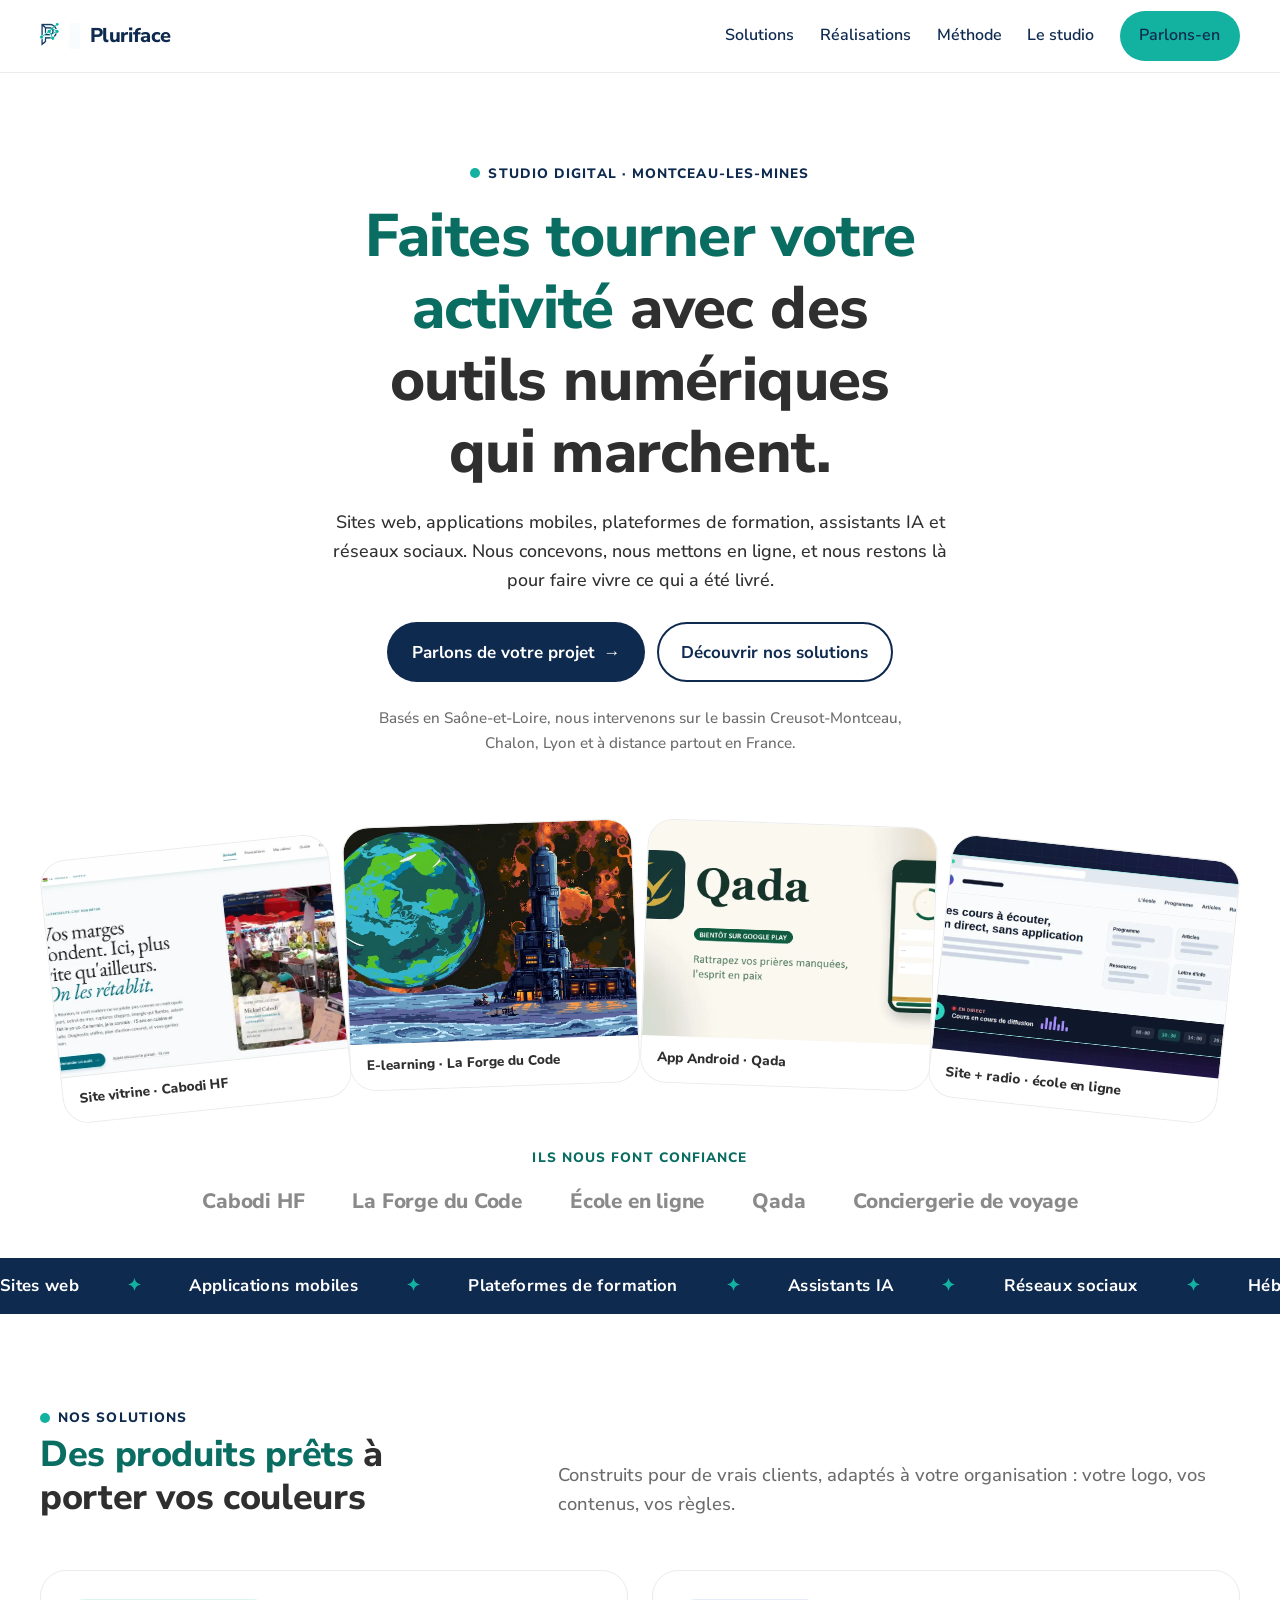
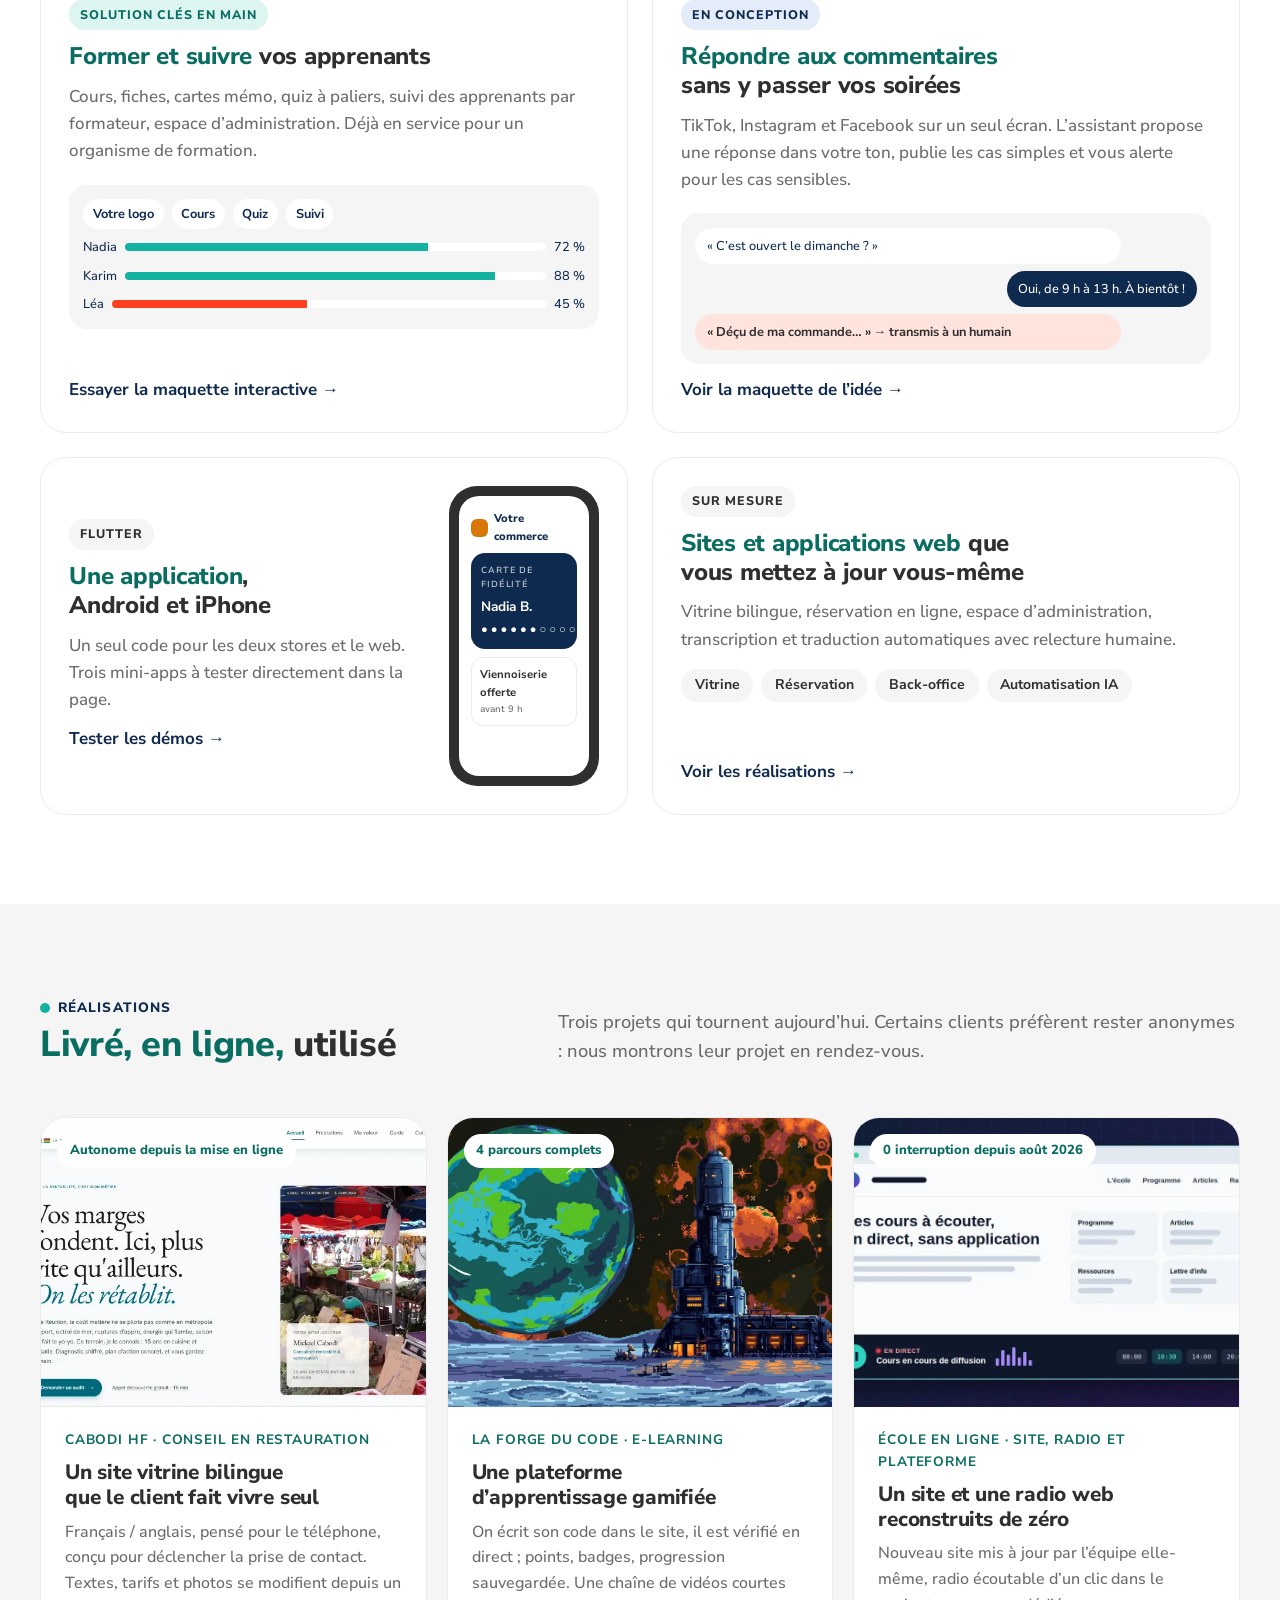
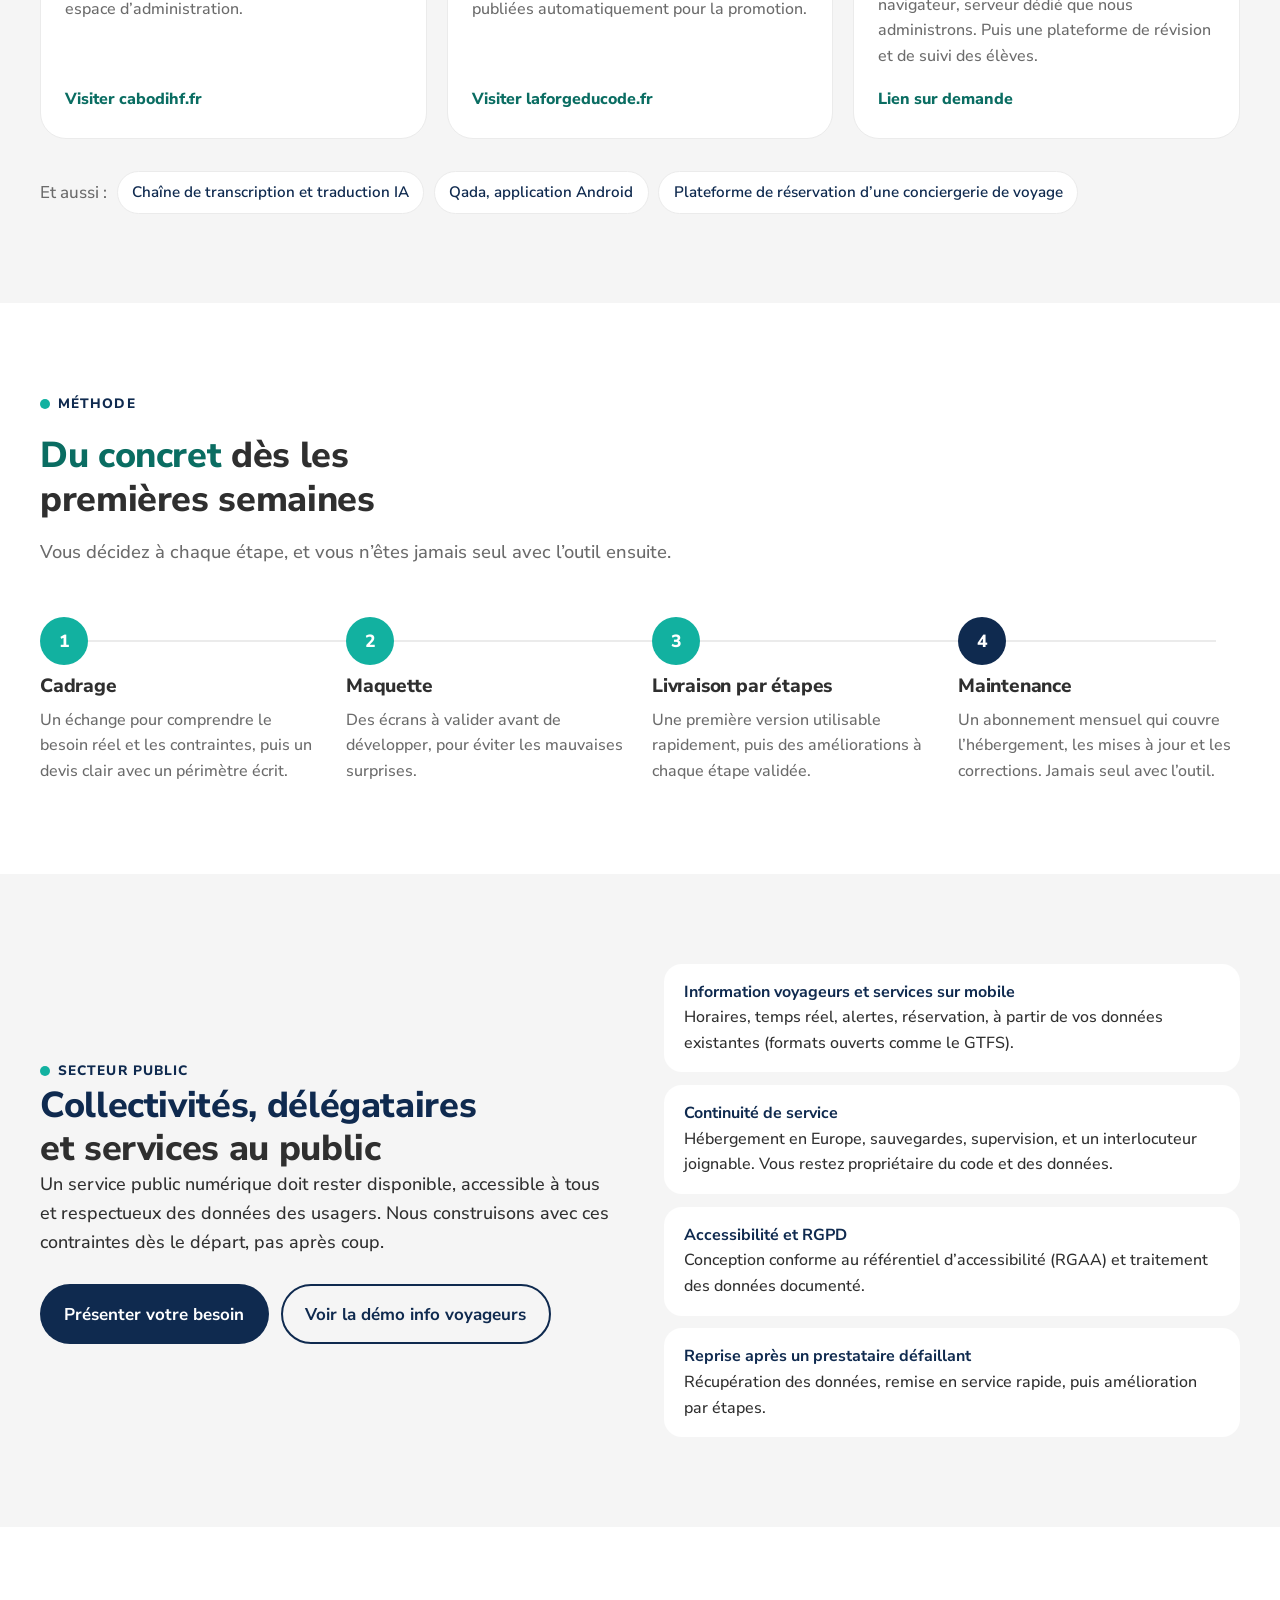
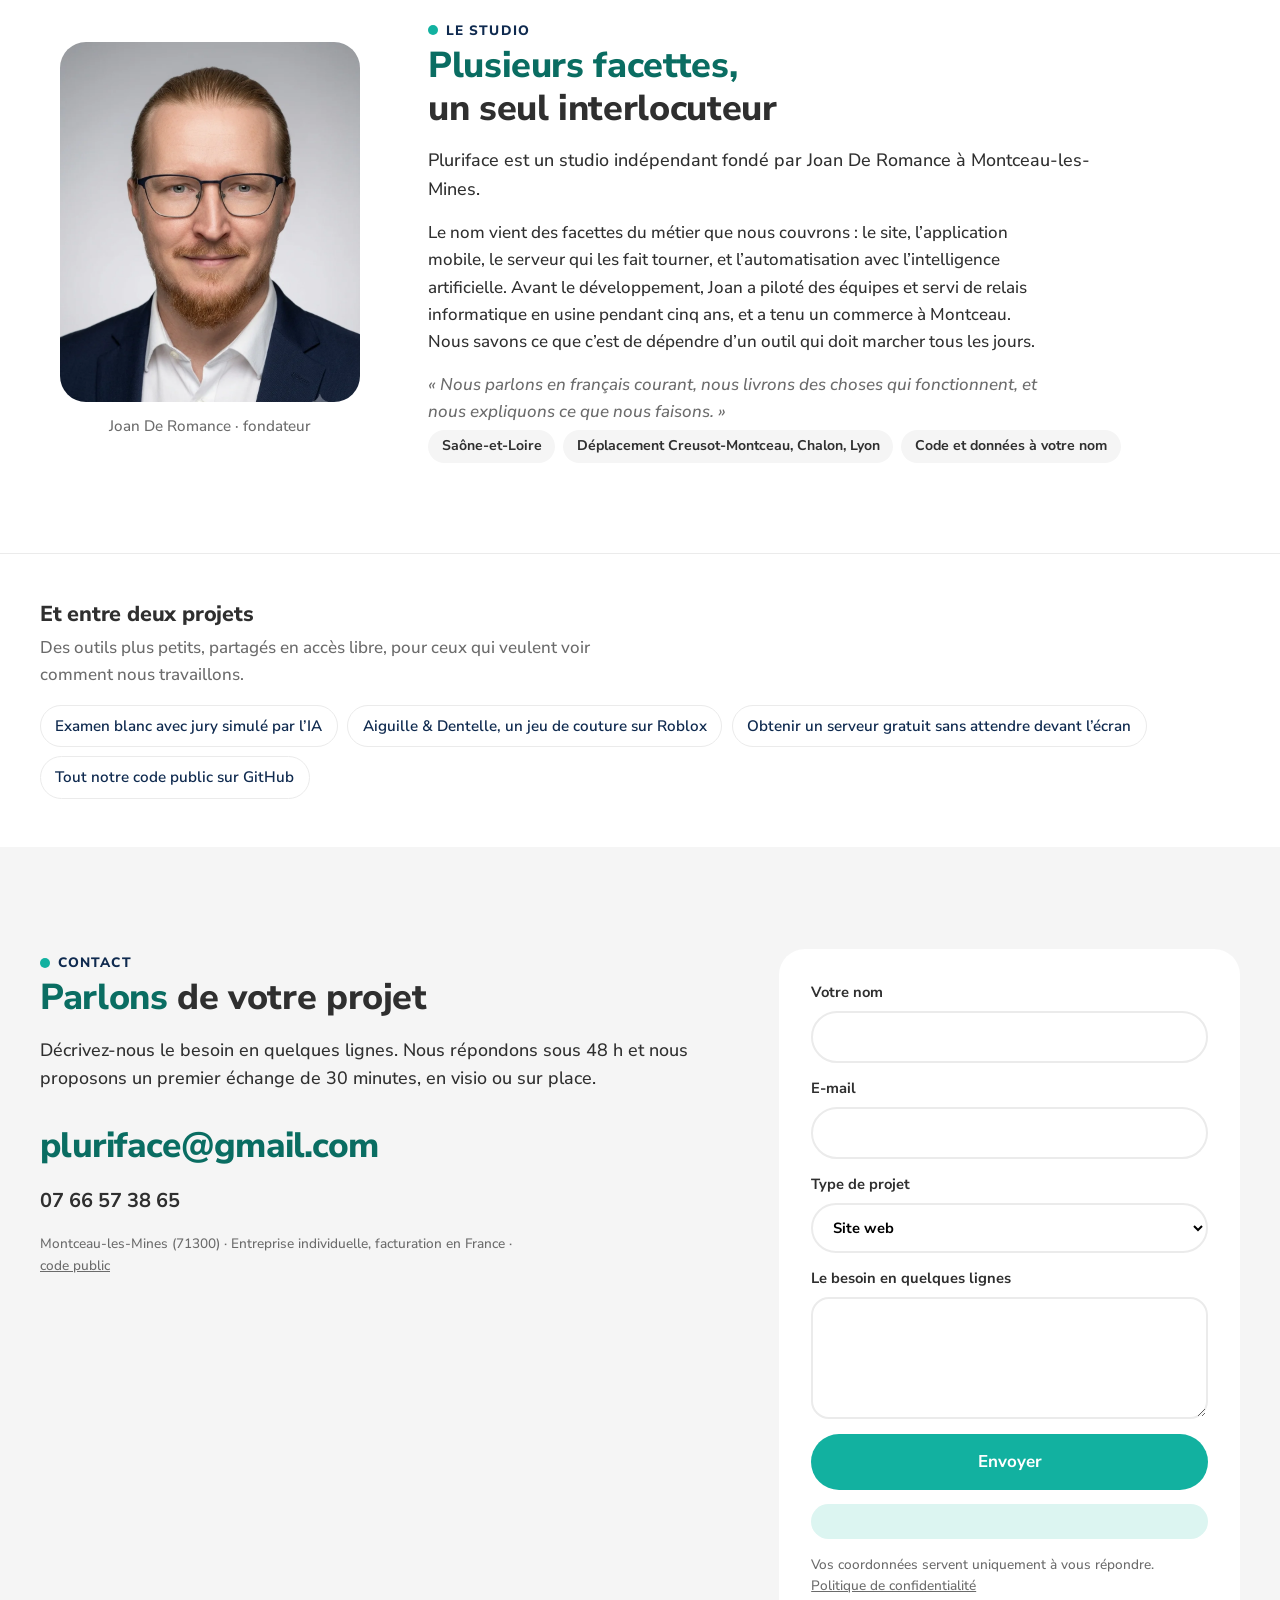
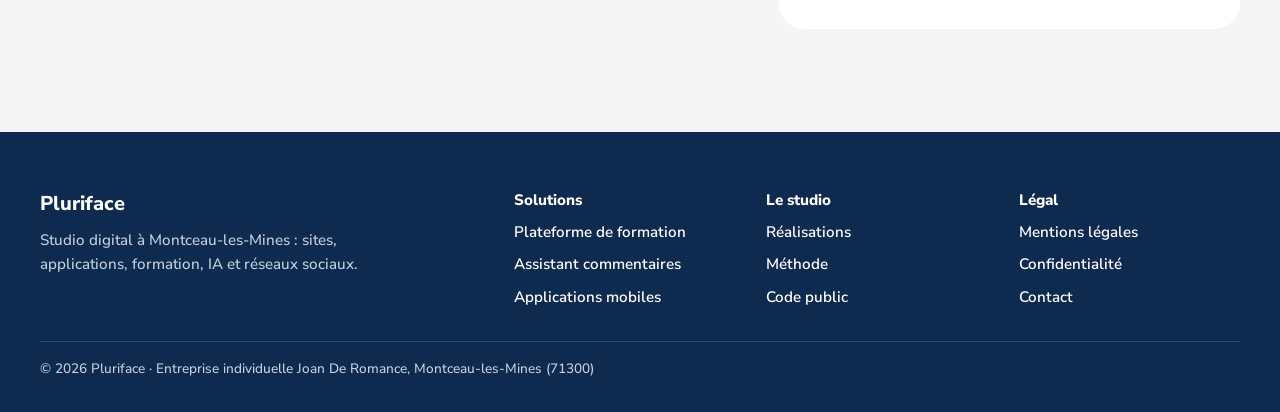
==== commit 3f3e1b68: "Référencement : le site était invisible pour un moteur, et le formulaire muet Aucune page ne déclara" ====
--- a/index.html
+++ b/index.html
@@ -6,16 +6,147 @@
   <meta name="color-scheme" content="only light">
   <meta name="description" content="Pluriface, studio digital à Montceau-les-Mines : sites web, applications mobiles, plateformes de formation, assistants IA et réseaux sociaux, pour les entreprises, les collectivités et les associations.">
   <meta name="author" content="Pluriface">
-  <meta property="og:type" content="website">
   <meta property="og:title" content="Pluriface | Studio digital : sites, applications, IA et réseaux sociaux">
   <meta property="og:description" content="Nous concevons, mettons en ligne et faisons vivre vos outils numériques. Studio installé à Montceau-les-Mines.">
-  <meta property="og:image" content="assets/logo_pluriface.png">
   <link rel="icon" type="image/png" href="assets/logo_pluriface.png">
   <title>Pluriface | Studio digital : sites, applications, IA et réseaux sociaux</title>
+  <link rel="canonical" href="https://ecnamorgit.github.io/pluriface-portfolio/">
+  <meta property="og:url" content="https://ecnamorgit.github.io/pluriface-portfolio/">
+  <meta property="og:type" content="website">
+  <meta property="og:site_name" content="Pluriface">
+  <meta property="og:locale" content="fr_FR">
+  <meta property="og:image" content="https://ecnamorgit.github.io/pluriface-portfolio/assets/og-accueil.png">
+  <meta property="og:image:width" content="1200">
+  <meta property="og:image:height" content="630">
+  <meta property="og:image:alt" content="Pluriface, studio digital à Montceau-les-Mines">
+  <meta name="twitter:card" content="summary_large_image">
+  <meta name="twitter:title" content="Pluriface | Studio digital : sites, applications, IA et réseaux sociaux">
+  <meta name="twitter:description" content="Nous concevons, mettons en ligne et faisons vivre vos outils numériques. Studio installé à Montceau-les-Mines.">
+  <meta name="twitter:image" content="https://ecnamorgit.github.io/pluriface-portfolio/assets/og-accueil.png">
   <link rel="preconnect" href="https://fonts.googleapis.com">
   <link rel="preconnect" href="https://fonts.gstatic.com" crossorigin>
   <link href="https://fonts.googleapis.com/css2?family=Nunito+Sans:wght@500;600;700;800&display=swap" rel="stylesheet">
-  <link rel="stylesheet" href="agence.css?v=5">
+  <link rel="stylesheet" href="agence.css?v=9">
+  <script>
+    /* Masque les blocs a animer, puis les redonne si site.js n'a pas repondu. */
+    document.documentElement.classList.add('js');
+    setTimeout(function () {
+      if (!window.pluriface) document.documentElement.classList.remove('js');
+    }, 2500);
+  </script>
+<script type="application/ld+json">
+{
+  "@context": "https://schema.org",
+  "@graph": [
+    {
+      "@type": "ProfessionalService",
+      "@id": "https://ecnamorgit.github.io/pluriface-portfolio/#studio",
+      "name": "Pluriface",
+      "alternateName": "Pluriface — studio digital",
+      "url": "https://ecnamorgit.github.io/pluriface-portfolio/",
+      "description": "Studio digital indépendant à Montceau-les-Mines : sites web, applications mobiles, plateformes de formation et automatisations avec l'IA, pour les entreprises, les collectivités et les associations.",
+      "image": "https://ecnamorgit.github.io/pluriface-portfolio/assets/og-accueil.png",
+      "logo": "https://ecnamorgit.github.io/pluriface-portfolio/assets/logo_pluriface.png",
+      "inLanguage": "fr-FR",
+      "telephone": "+33 7 66 57 38 65",
+      "founder": {
+        "@type": "Person",
+        "name": "Joan De Romance"
+      },
+      "address": {
+        "@type": "PostalAddress",
+        "addressLocality": "Montceau-les-Mines",
+        "postalCode": "71300",
+        "addressRegion": "Saône-et-Loire",
+        "addressCountry": "FR"
+      },
+      "areaServed": [
+        {
+          "@type": "City",
+          "name": "Montceau-les-Mines"
+        },
+        {
+          "@type": "City",
+          "name": "Le Creusot"
+        },
+        {
+          "@type": "City",
+          "name": "Chalon-sur-Saône"
+        },
+        {
+          "@type": "City",
+          "name": "Lyon"
+        },
+        {
+          "@type": "AdministrativeArea",
+          "name": "Saône-et-Loire"
+        },
+        {
+          "@type": "Country",
+          "name": "France"
+        }
+      ],
+      "sameAs": [
+        "https://github.com/Ecnamorgit"
+      ],
+      "knowsLanguage": [
+        "fr"
+      ],
+      "hasOfferCatalog": {
+        "@type": "OfferCatalog",
+        "name": "Prestations",
+        "itemListElement": [
+          {
+            "@type": "Offer",
+            "itemOffered": {
+              "@type": "Service",
+              "name": "Création de sites web"
+            }
+          },
+          {
+            "@type": "Offer",
+            "itemOffered": {
+              "@type": "Service",
+              "name": "Développement d'applications mobiles"
+            }
+          },
+          {
+            "@type": "Offer",
+            "itemOffered": {
+              "@type": "Service",
+              "name": "Plateformes de formation en ligne"
+            }
+          },
+          {
+            "@type": "Offer",
+            "itemOffered": {
+              "@type": "Service",
+              "name": "Automatisation et assistants IA"
+            }
+          },
+          {
+            "@type": "Offer",
+            "itemOffered": {
+              "@type": "Service",
+              "name": "Hébergement et maintenance"
+            }
+          }
+        ]
+      }
+    },
+    {
+      "@type": "WebSite",
+      "@id": "https://ecnamorgit.github.io/pluriface-portfolio/#site",
+      "url": "https://ecnamorgit.github.io/pluriface-portfolio/",
+      "name": "Pluriface",
+      "inLanguage": "fr-FR",
+      "publisher": {
+        "@id": "https://ecnamorgit.github.io/pluriface-portfolio/#studio"
+      }
+    }
+  ]
+}
+</script>
 </head>
 <body>
 
@@ -254,11 +385,13 @@
           <h2><em class="hl">Parlons</em> de votre projet</h2>
           <p class="lead" style="margin-top:1rem">Décrivez-nous le besoin en quelques lignes. Nous répondons sous 48 h et nous proposons un premier échange de 30 minutes, en visio ou sur place.</p>
           <a href="#contact" class="big" data-m="moc.liamg@ecafirulp">pluriface [arobase] gmail.com</a>
-          <a href="#contact" class="phone-link" data-t="56 83 75 66 70">07 66 57 .. ..</a>
+          <a href="tel:+33766573865" class="phone-link">07 66 57 38 65</a>
           <p class="small">Montceau-les-Mines (71300) · Entreprise individuelle, facturation en France · <a href="https://github.com/Ecnamorgit" target="_blank" rel="noopener">code public</a></p>
         </div>
-        <!-- Formulaire : remplacez VOTRE_ID par l’identifiant Formspree (formspree.io) ; sans identifiant, le bouton ouvre un e-mail pré-rempli. -->
-        <form class="form reveal" id="contact-form" action="https://formspree.io/f/VOTRE_ID" method="POST">
+        <!-- Le point d’envoi se renseigne dans site.js (constante POINT_ENVOI), à un
+             seul endroit. Tant qu’il est vide, le message est préparé pour l’e-mail et
+             affiché prêt à copier : le bouton ne reste jamais sans effet visible. -->
+        <form class="form reveal" id="contact-form" method="POST">
           <label for="f-nom">Votre nom<input id="f-nom" name="nom" type="text" required autocomplete="name"></label>
           <label for="f-mail">E-mail<input id="f-mail" name="email" type="email" required autocomplete="email"></label>
           <label for="f-type">Type de projet
@@ -266,6 +399,8 @@
           </label>
           <label for="f-msg">Le besoin en quelques lignes<textarea id="f-msg" name="message" rows="4" required></textarea></label>
           <button type="submit" class="btn btn-primary">Envoyer</button>
+          <noscript><p class="small">L’envoi depuis ce formulaire demande JavaScript. Écrivez directement à l’adresse indiquée au-dessus.</p></noscript>
+          <div class="form-fallback" id="form-fallback" role="status" aria-live="polite" hidden></div>
           <p class="small">Vos coordonnées servent uniquement à vous répondre. <a href="mentions-legales.html#confidentialite">Politique de confidentialité</a></p>
         </form>
       </div>
@@ -285,6 +420,6 @@
     </div>
   </footer>
 
-  <script src="site.js?v=4"></script>
+  <script src="site.js?v=6"></script>
 </body>
 </html>
--- a/agence.css
+++ b/agence.css
@@ -18,7 +18,10 @@
   --muted: #6b6b6b;
   --line: #ebebeb;
   --teal: #12b1a0;           /* turquoise du logo : accent de marque (boutons, mot gagnant) */
-  --teal-deep: #0b8a7c;
+  /* Version lisible du turquoise. #0b8a7c ne donnait que 4,26:1 sur le blanc et
+     3,72:1 sur --teal-soft : sous la barre des 4,5:1 exigee pour du texte courant,
+     et cette teinte sert justement aux petits libelles. #0a6d62 donne 5,4:1. */
+  --teal-deep: #0a6d62;
   --teal-soft: #dcf5f1;
   --coral: #ff3f1f;          /* signal : états négatifs dans les maquettes uniquement */
   --coral-deep: #d8300f;
@@ -60,7 +63,10 @@
 h3 { font-size: 1.35rem; letter-spacing: -0.01em; }
 p { max-width: 62ch; }
 .lead { font-size: clamp(1.1rem, 1.4vw, 1.25rem); color: var(--text); line-height: 1.6; }
-em.hl, .hl { font-style: normal; font-weight: inherit; color: var(--teal); }
+/* Le mot mis en avant dans les titres. En --teal (#12b1a0) sur blanc il plafonnait a
+   2,68:1 : en dessous meme du 3:1 tolere pour du grand texte. C'est la signature
+   graphique du site, elle etait donc illisible partout. */
+em.hl, .hl { font-style: normal; font-weight: inherit; color: var(--teal-deep); }
 .hl.teal { color: var(--teal-deep); }
 
 .eyebrow {
@@ -83,6 +89,10 @@
   transition: transform .15s, background-color .15s, color .15s, border-color .15s, box-shadow .15s;
   white-space: nowrap;
 }
+/* Sur un petit écran, un libellé long ne tient pas sur une ligne : avec white-space: nowrap
+   le bouton dépasse, et c'est toute la page qui défile de côté. On le laisse se replier ;
+   la pilule s'allonge sur deux lignes, ce qui est préférable à un débordement. */
+@media (max-width: 420px) { .btn { white-space: normal; } }
 .btn:hover { transform: translateY(-2px); }
 .btn:active { transform: translateY(0); }
 .btn-primary { background: var(--teal); color: #fff; }
@@ -285,9 +295,14 @@
 .footer nav { display: flex; flex-wrap: wrap; gap: 1.2rem; }
 
 /* Apparition au défilement --------------------------------------------- */
-.reveal { opacity: 0; transform: translateY(18px); transition: opacity .6s ease, transform .6s ease; }
-.reveal.in { opacity: 1; transform: none; }
-@media (prefers-reduced-motion: reduce) { .reveal { opacity: 1; transform: none; transition: none; } }
+/* Apparition au defilement. Le masquage est conditionne a la classe « js » posee par
+   le script en-tete : script bloque, erreur, fichier non charge, et le contenu reste
+   visible au lieu de laisser des sections blanches. Une page sans animation vaut
+   mieux qu'une page vide. */
+.reveal { transition: opacity .6s ease, transform .6s ease; }
+.js .reveal { opacity: 0; transform: translateY(18px); }
+.js .reveal.in { opacity: 1; transform: none; }
+@media (prefers-reduced-motion: reduce) { .js .reveal { opacity: 1; transform: none; transition: none; } }
 
 /* ==========================================================================
    Pages solutions
@@ -321,7 +336,7 @@
 .cta-band { background: var(--ink); color: #fff; border-radius: var(--radius); padding: clamp(2rem, 4vw, 3.5rem); display: grid; grid-template-columns: 1fr auto; gap: 2rem; align-items: center; }
 .cta-band h2 { color: #fff; }
 .cta-band p { color: #c6d2e3; }
-@media (max-width: 760px) { .cta-band { grid-template-columns: 1fr; } }
+@media (max-width: 760px) { .cta-band { grid-template-columns: minmax(0, 1fr); } }
 
 .faq { display: grid; gap: .75rem; max-width: 820px; }
 .faq details { background: var(--paper-2); border: 1px solid var(--line); border-radius: var(--radius-sm); padding: 1rem 1.25rem; }
@@ -530,6 +545,16 @@
 .form input, .form select, .form textarea { font: inherit; padding: .75rem 1rem; border: 2px solid var(--line); border-radius: var(--radius); background: #fff; min-height: 44px; width: 100%; }
 .form textarea { border-radius: var(--radius-sm); resize: vertical; }
 .form input:focus, .form select:focus, .form textarea:focus { border-color: var(--teal); outline: none; }
+
+/* Repli du formulaire : affiche quand l'envoi n'a pas pu se faire tout seul.
+   Fond turquoise doux pour se distinguer des champs sans crier a l'erreur. */
+.form-fallback { display: grid; gap: .8rem; background: var(--teal-soft); border-radius: var(--radius-sm); padding: 1.1rem 1.2rem; }
+.form-fallback:focus { outline: 3px solid var(--ink); outline-offset: 3px; }
+.form-fallback p { margin: 0; font-size: .95rem; line-height: 1.5; }
+.form-fallback .fallback-title { font-weight: 800; color: var(--ink); }
+.form-fallback a { color: var(--teal-deep); font-weight: 700; }
+.form-fallback textarea { width: 100%; font: inherit; font-size: .9rem; line-height: 1.5; padding: .7rem .8rem; border: 1px solid var(--line); border-radius: var(--radius-sm); background: #fff; color: var(--text); resize: vertical; }
+.form-fallback button { justify-self: start; }
 .form .btn { justify-content: center; border: 0; }
 .form .small { margin-top: 0; }
 
@@ -563,13 +588,13 @@
 .demo-switch button { border: 0; background: transparent; border-radius: 999px; padding: .6rem 1.1rem; font-weight: 700; color: var(--ink); min-height: 44px; white-space: nowrap; }
 .demo-switch button[aria-selected="true"] { background: var(--ink); color: #fff; }
 @media (max-width: 600px) { .demo-switch { width: 100%; } .demo-switch button { flex: 1; padding: .5rem .4rem; font-size: .82rem; white-space: normal; } }
-.demo-stage { display: grid; grid-template-columns: 344px minmax(0, 1fr); gap: 2.5rem; align-items: center; justify-content: center; max-width: 900px; margin: 0 auto; }
-@media (max-width: 760px) { .demo-stage { grid-template-columns: 1fr; justify-items: center; } }
+.demo-stage { display: grid; grid-template-columns: minmax(0, 344px) minmax(0, 1fr); gap: 2.5rem; align-items: center; justify-content: center; max-width: 900px; margin: 0 auto; }
+@media (max-width: 760px) { .demo-stage { grid-template-columns: minmax(0, 1fr); justify-items: center; } }
 /* 344 px de cadre = 320 px d'écran utile une fois les bords retirés : la largeur du téléphone
    le plus étroit du marché, et celle sur laquelle les démos sont testées. À 300 px de cadre il
    ne restait que 276 px, plus étroit qu'aucun téléphone réel, et une démo débordait dès qu'un
    visiteur avait agrandi les caractères de son navigateur. */
-.demo-stage .phone { position: relative; width: 344px; }
+.demo-stage .phone { position: relative; width: 344px; max-width: 100%; }
 .demo-stage .phone iframe[hidden] { display: none; }
 .phone-loader { position: absolute; inset: 36px 12px 14px; border-radius: 22px; background: #fff; display: flex; flex-direction: column; align-items: center; justify-content: center; gap: .9rem; color: var(--muted); font-size: .9rem; text-align: center; padding: 1rem; transition: opacity .4s; z-index: 2; }
 .phone-loader.off { opacity: 0; pointer-events: none; }
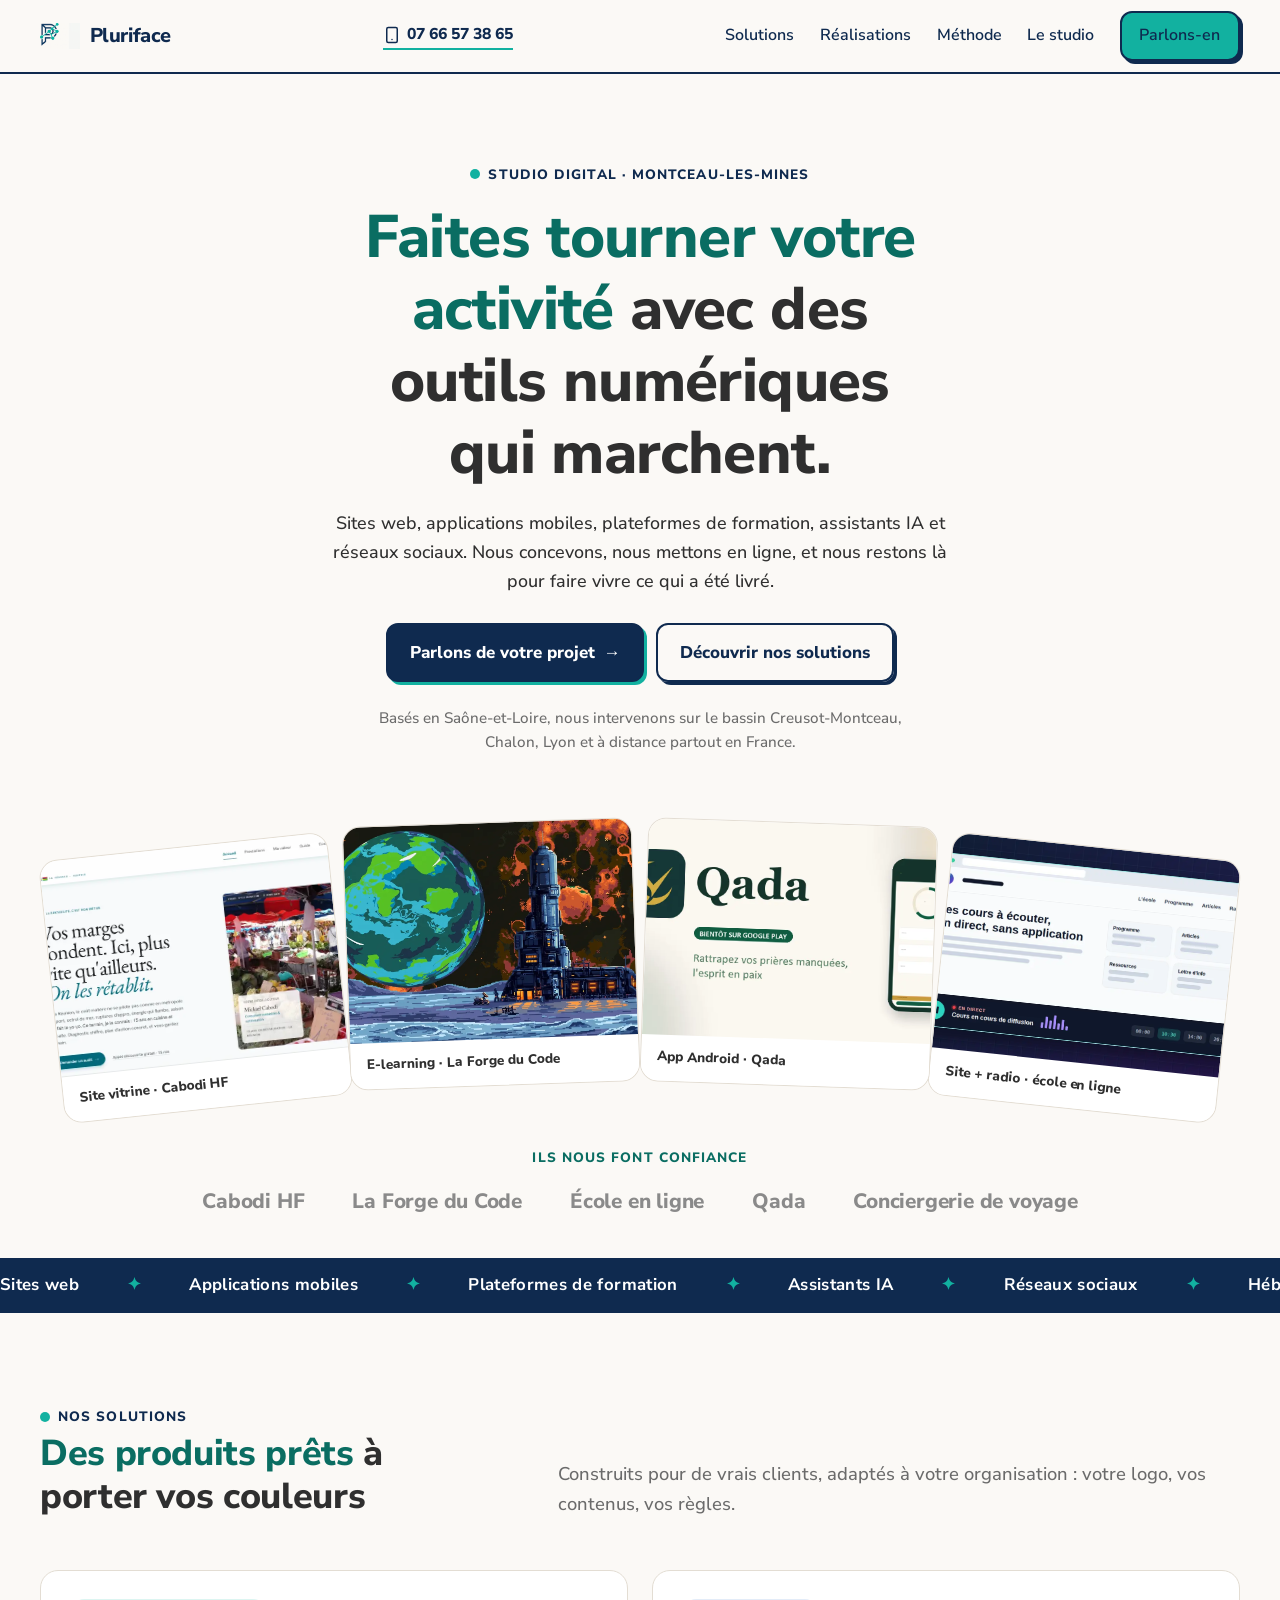
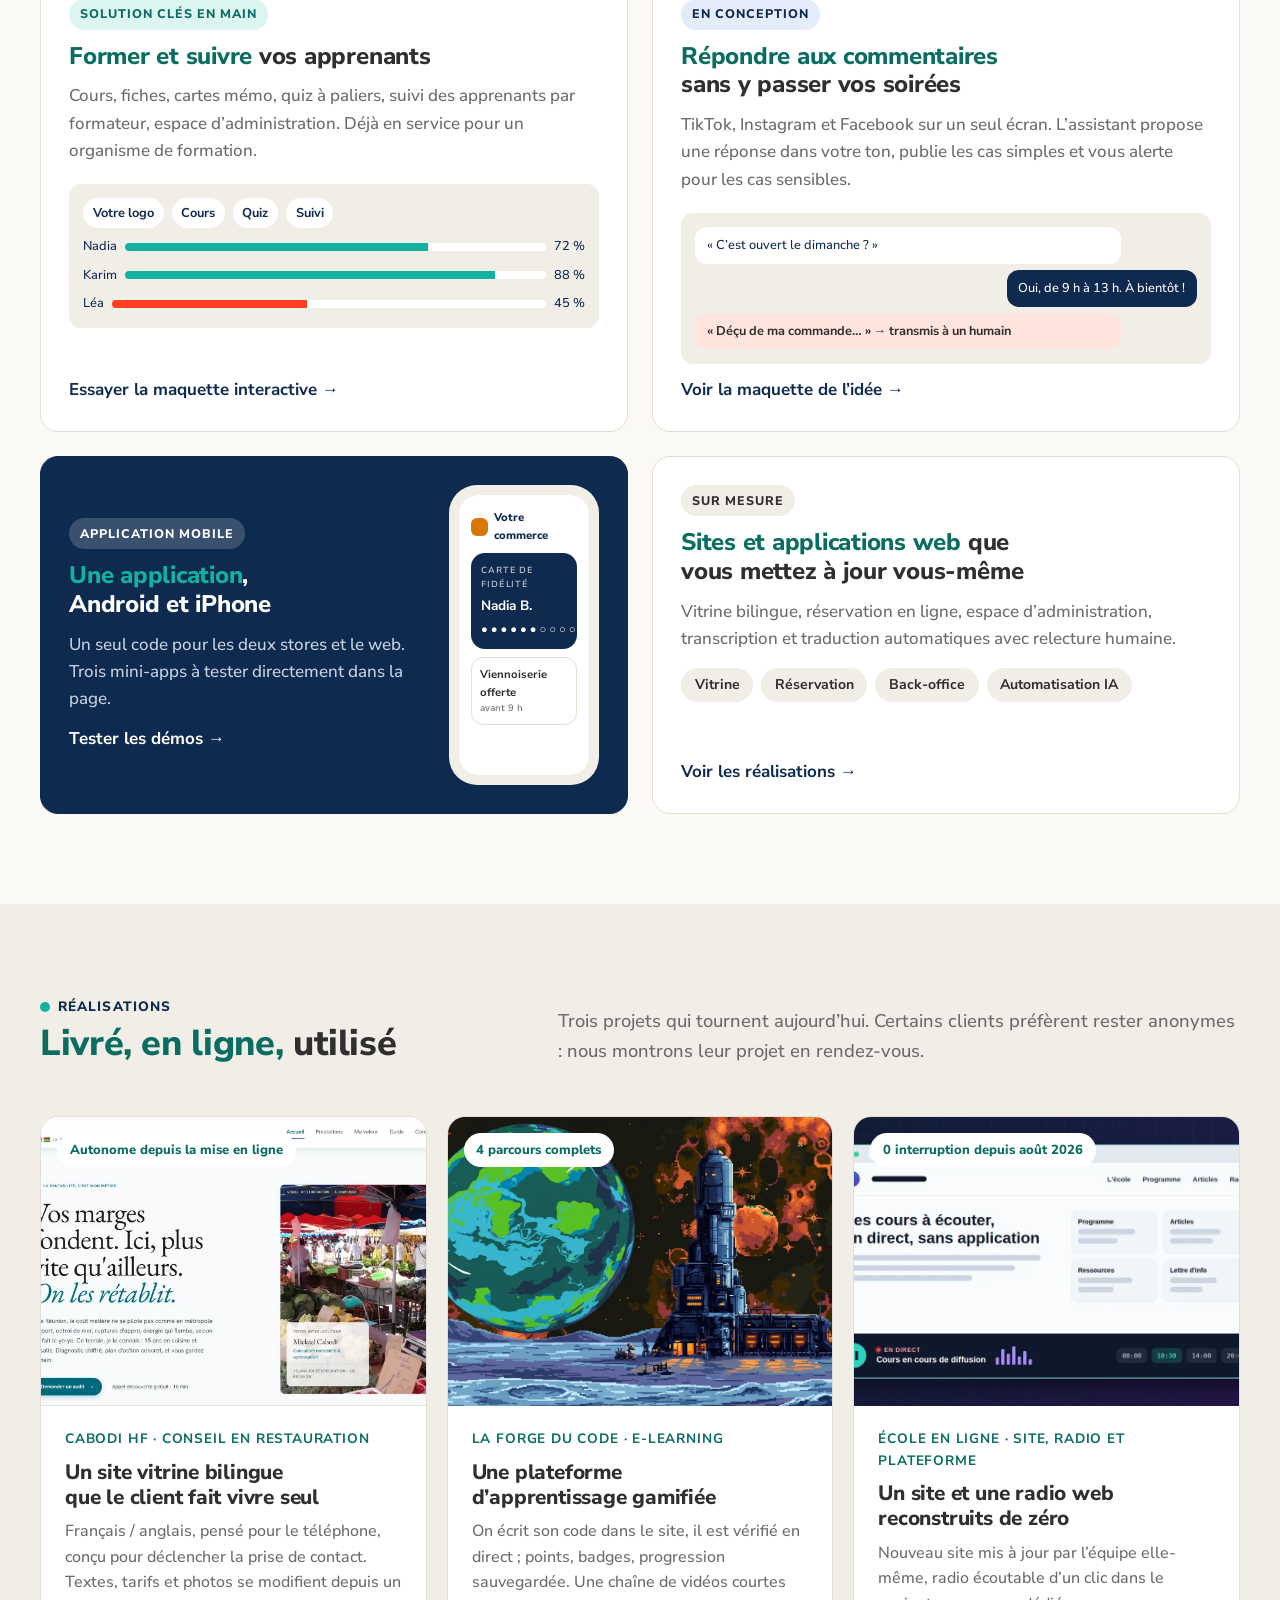
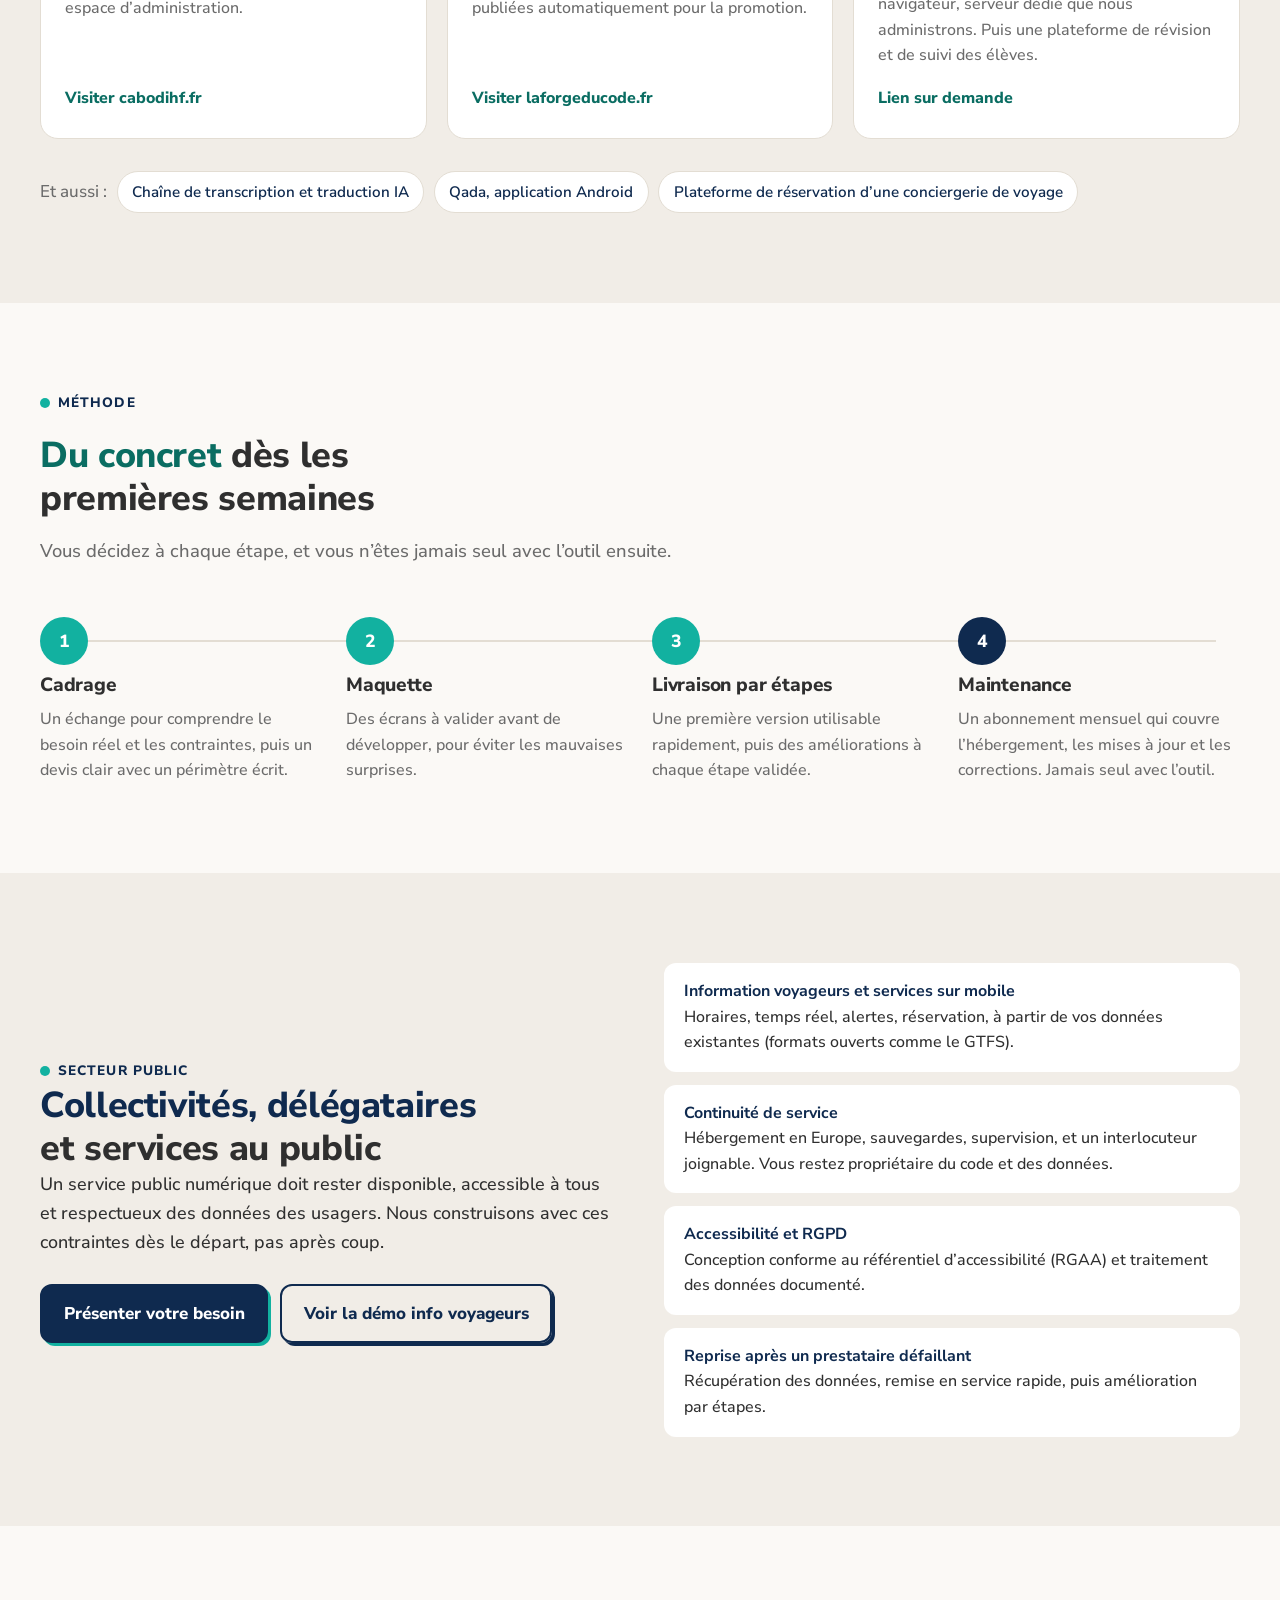
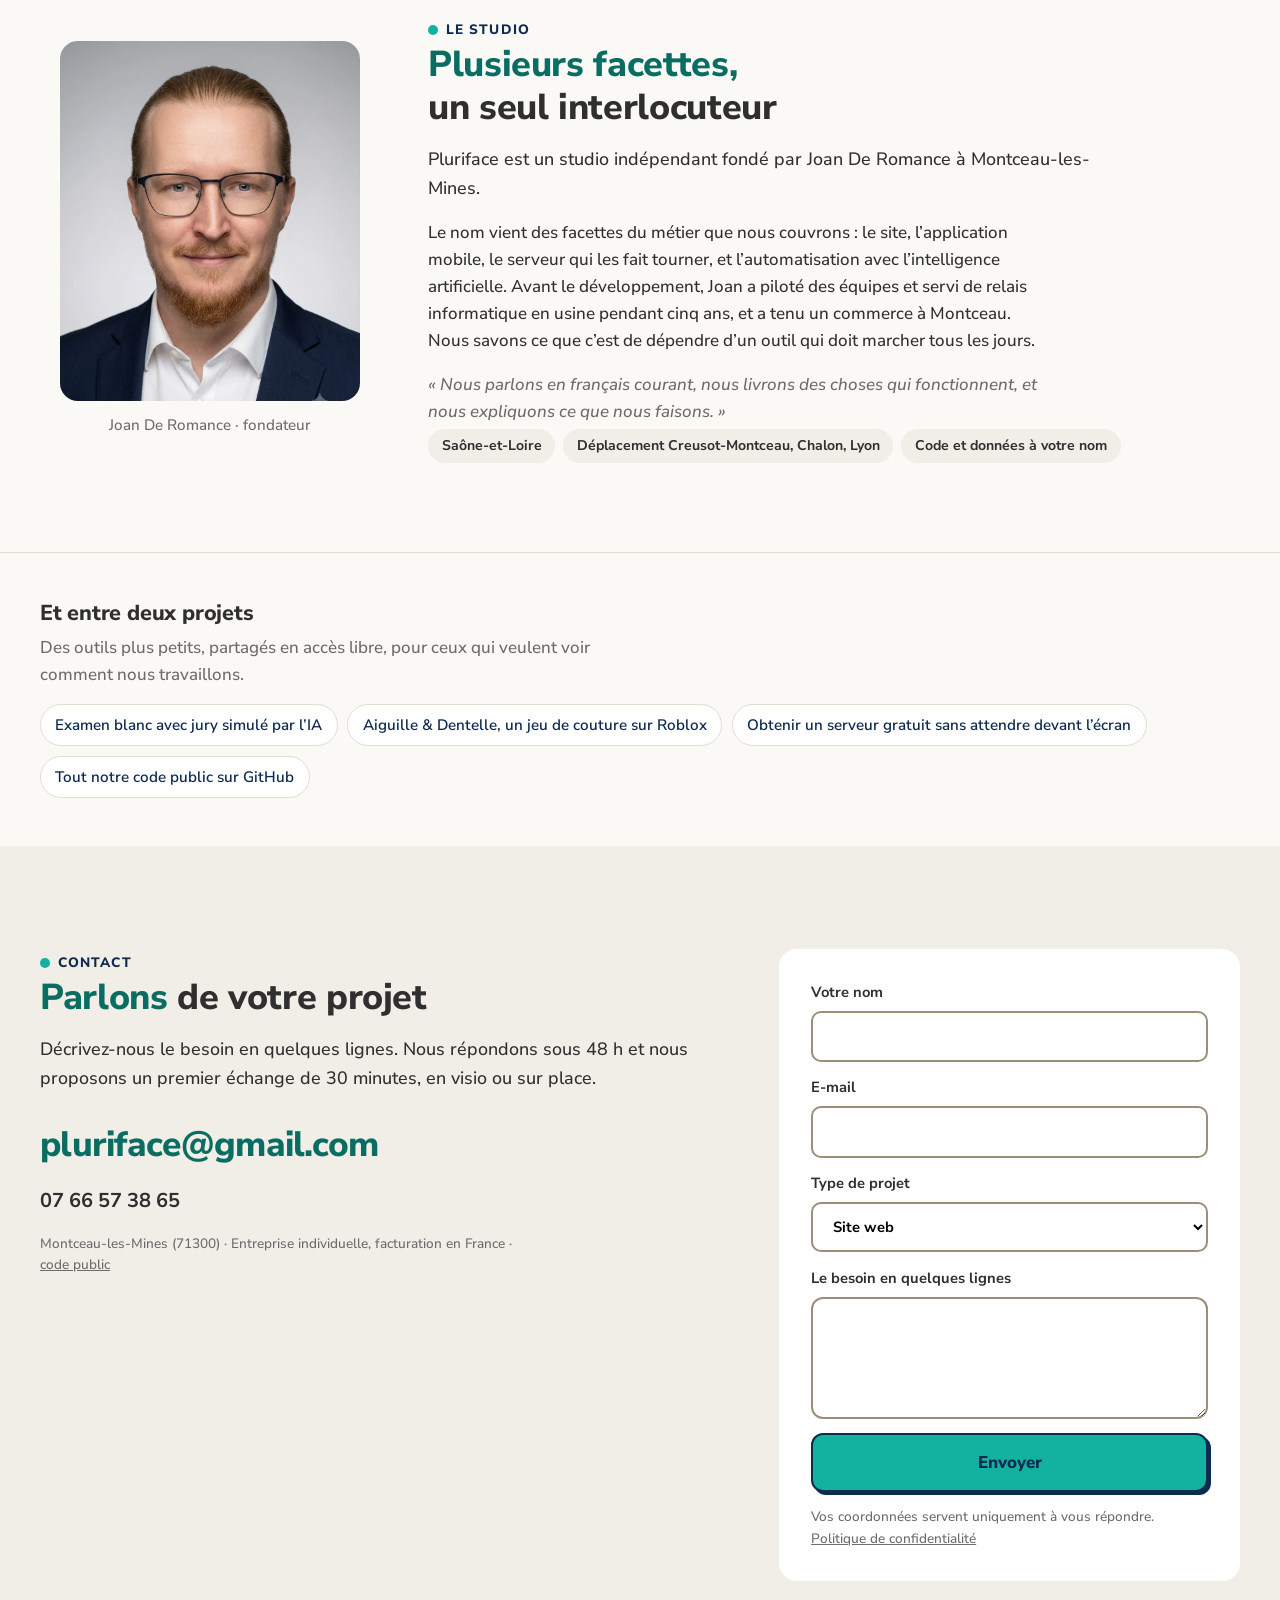
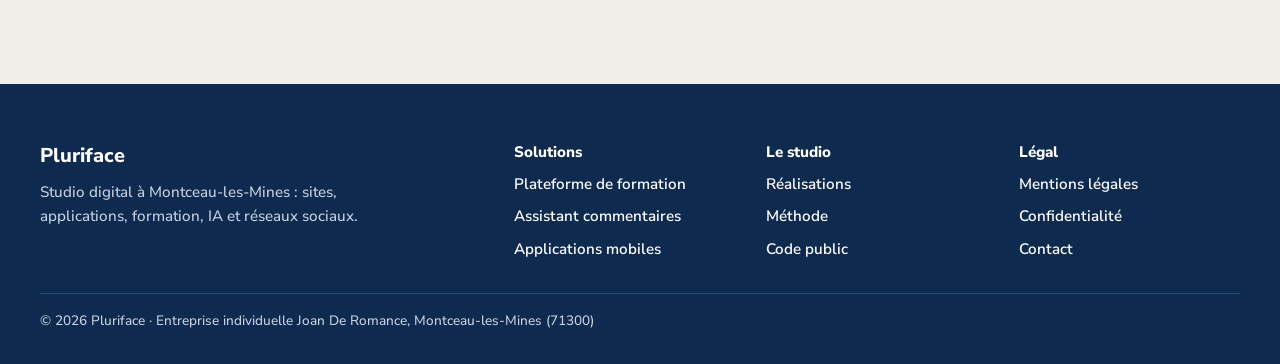
==== commit bcea2e2a: "Design : sortir du gabarit, et rendre le bouton principal lisible Le site avait l'allure d'un modèle" ====
--- a/index.html
+++ b/index.html
@@ -26,7 +26,7 @@
   <link rel="preconnect" href="https://fonts.googleapis.com">
   <link rel="preconnect" href="https://fonts.gstatic.com" crossorigin>
   <link href="https://fonts.googleapis.com/css2?family=Nunito+Sans:wght@500;600;700;800&display=swap" rel="stylesheet">
-  <link rel="stylesheet" href="agence.css?v=9">
+  <link rel="stylesheet" href="agence.css?v=10">
   <script>
     /* Masque les blocs a animer, puis les redonne si site.js n'a pas repondu. */
     document.documentElement.classList.add('js');
@@ -153,6 +153,7 @@
   <header class="topbar">
     <div class="wrap">
       <a href="#top" class="brand"><img src="assets/logo_pluriface.png" alt="">Pluriface</a>
+      <a href="tel:+33766573865" class="topbar-tel" aria-label="Nous appeler au 07 66 57 38 65"><svg class="ic" aria-hidden="true"><use href="assets/icons.svg#smartphone"/></svg><span class="tel-txt">07 66 57 38 65</span></a>
       <button class="menu-btn" id="menu-btn" aria-expanded="false" aria-controls="nav">Menu</button>
       <nav class="nav" id="nav" aria-label="Navigation principale">
         <a href="#solutions">Solutions</a>
@@ -234,9 +235,9 @@
             <span class="more">Voir la maquette de l’idée →</span>
           </a>
 
-          <a href="solutions/applications-mobiles.html" class="tile tile-phone reveal">
+          <a href="solutions/applications-mobiles.html" class="tile tile-phone dark reveal">
             <div class="tile-text">
-              <span class="tag fog">Flutter</span>
+              <span class="tag">Application mobile</span>
               <h3><em class="hl">Une application</em>, Android et iPhone</h3>
               <p>Un seul code pour les deux stores et le web. Trois mini-apps à tester directement dans la page.</p>
               <span class="more">Tester les démos →</span>
@@ -420,6 +421,6 @@
     </div>
   </footer>
 
-  <script src="site.js?v=6"></script>
+  <script src="site.js?v=7"></script>
 </body>
 </html>
--- a/agence.css
+++ b/agence.css
@@ -8,15 +8,22 @@
 
 :root {
   color-scheme: only light;
-  --paper: #ffffff;          /* Paper White : canvas */
-  --paper-2: #ffffff;
-  --sand: #f5f5f5;           /* Fog : surface alternative */
-  --fog: #f5f5f5;
+  /* Le fond n'etait pas blanc par choix, il etait blanc par defaut : canvas blanc,
+     cartes blanches, barre du haut blanche. Rien ne se detachait de rien, et une page
+     sans matiere ressemble a un gabarit. #fbf9f6 est un blanc chaud, a peine
+     perceptible seul, qui rend aux cartes restees blanches le droit d'exister. */
+  --paper: #fbf9f6;          /* papier chaud : fond de page */
+  --paper-2: #ffffff;        /* blanc franc : cartes, panneaux, champs */
+  --sand: #f1ede7;           /* surface alternative, chaude elle aussi */
+  --fog: #f1ede7;
   --ink: #0f2a4f;            /* marine du logo : surfaces sombres, accents secondaires */
   --ink-2: #2f2f2f;          /* Graphite : titres */
   --text: #2f2f2f;           /* Graphite : texte courant */
   --muted: #6b6b6b;
-  --line: #ebebeb;
+  --line: #e3ddd3;           /* filet chaud, assorti au papier */
+  /* Un champ de saisie est un element d'interface : son bord doit atteindre 3:1,
+     sinon on ne voit pas ou cliquer. #e3ddd3 plafonne a 1,35:1, #9c8e78 donne 3,20:1. */
+  --line-strong: #9c8e78;
   --teal: #12b1a0;           /* turquoise du logo : accent de marque (boutons, mot gagnant) */
   /* Version lisible du turquoise. #0b8a7c ne donnait que 4,26:1 sur le blanc et
      3,72:1 sur --teal-soft : sous la barre des 4,5:1 exigee pour du texte courant,
@@ -27,8 +34,11 @@
   --coral-deep: #d8300f;
   --coral-soft: #ffe4de;
   --lemon: #dcf5f1;          /* ancien jaune → surface turquoise douce */
-  --radius: 26px;            /* arrondi unique : cartes, boutons, tags, champs */
-  --radius-sm: 18px;
+  /* Un seul arrondi de 26 px pose sur tout — cartes, boutons, tags, champs — c'est
+     la signature du gabarit genere : tout devient pilule, rien n'a de caractere.
+     On garde un arrondi doux sur les cartes et on coupe plus net sur ce qui se clique. */
+  --radius: 18px;            /* cartes et panneaux */
+  --radius-sm: 12px;         /* boutons, tags, petites surfaces */
   --max: 1200px;
   --font: "Nunito Sans", "Segoe UI", Roboto, Helvetica, Arial, sans-serif;
   --serif: "Nunito Sans", "Segoe UI", Roboto, Helvetica, Arial, sans-serif;
@@ -75,6 +85,9 @@
   color: var(--ink);
 }
 .eyebrow::before { content: ""; width: 10px; height: 10px; border-radius: 50%; background: var(--teal); }
+/* Sur un telephone, « STUDIO DIGITAL · MONTCEAU-LES-MINES » passait sur deux lignes et
+   la pastille turquoise se retrouvait seule a gauche, comme detachee du texte. */
+@media (max-width: 480px) { .eyebrow { font-size: .74rem; letter-spacing: .05em; } }
 
 /* Icônes (sprite SVG monoligne, assets/icons.svg) ----------------------- */
 .ic { width: 22px; height: 22px; stroke: currentColor; fill: none; stroke-width: 2; stroke-linecap: round; stroke-linejoin: round; flex: none; }
@@ -82,46 +95,84 @@
 .notif .ic { width: 18px; height: 18px; }
 
 /* Boutons -------------------------------------------------------------- */
+/* Le bouton etait une pilule de couleur plate, sans bord, qui montait de 2 px au
+   survol : exactement le bouton que produit n'importe quel gabarit. Ici il a un bord
+   franc et une ombre PLEINE, sans flou — de l'encre, pas de la brume — et au clic il
+   s'enfonce dans son ombre au lieu de leviter. Le geste est physique, donc memorable. */
 .btn {
   display: inline-flex; align-items: center; gap: .55rem;
-  padding: .9rem 1.4rem; border-radius: 999px;
-  font-weight: 700; text-decoration: none; border: 2px solid transparent;
-  transition: transform .15s, background-color .15s, color .15s, border-color .15s, box-shadow .15s;
+  padding: .85rem 1.35rem; border-radius: var(--radius-sm);
+  font-weight: 800; text-decoration: none; border: 2px solid var(--ink);
+  box-shadow: 3px 3px 0 var(--ink);
+  transition: transform .12s, box-shadow .12s, background-color .15s, color .15s;
   white-space: nowrap;
 }
 /* Sur un petit écran, un libellé long ne tient pas sur une ligne : avec white-space: nowrap
    le bouton dépasse, et c'est toute la page qui défile de côté. On le laisse se replier ;
    la pilule s'allonge sur deux lignes, ce qui est préférable à un débordement. */
 @media (max-width: 420px) { .btn { white-space: normal; } }
-.btn:hover { transform: translateY(-2px); }
-.btn:active { transform: translateY(0); }
-.btn-primary { background: var(--teal); color: #fff; }
-.btn-primary:hover { background: var(--teal-deep); }
-.btn-dark { background: var(--ink); color: #fff; }
-.btn-dark:hover { background: #1a4075; }
-.btn-ghost { background: transparent; color: var(--ink); border-color: var(--ink); }
+.btn:hover { transform: translate(2px, 2px); box-shadow: 1px 1px 0 var(--ink); }
+.btn:active { transform: translate(3px, 3px); box-shadow: 0 0 0 var(--ink); }
+@media (prefers-reduced-motion: reduce) { .btn, .btn:hover, .btn:active { transform: none; } }
+
+/* Le texte blanc sur le turquoise du logo ne donnait que 2,68:1 : le bouton principal
+   du site etait illisible. En marine sur le meme turquoise on monte a 5,34:1, et le
+   survol ne change plus la couleur de fond — c'est l'enfoncement qui fait la reponse,
+   sinon il faudrait reverifier le contraste a chaque etat. */
+.btn-primary { background: var(--teal); color: var(--ink); }
+.btn-dark { background: var(--ink); color: #fff; box-shadow: 3px 3px 0 var(--teal); }
+.btn-dark:hover { box-shadow: 1px 1px 0 var(--teal); }
+.btn-dark:active { box-shadow: 0 0 0 var(--teal); }
+.btn-ghost { background: transparent; color: var(--ink); }
 .btn-ghost:hover { background: var(--ink); color: #fff; }
 .btn-light { background: #fff; color: var(--ink); }
-.btn-light:hover { background: var(--fog); }
-.btn-sm { padding: .55rem 1rem; font-size: .95rem; }
+.btn-sm { padding: .5rem .9rem; font-size: .95rem; box-shadow: 2px 2px 0 var(--ink); }
+.btn-sm:hover { box-shadow: 1px 1px 0 var(--ink); }
 .btn .arrow { transition: transform .15s; }
 .btn:hover .arrow { transform: translateX(3px); }
 
 /* Barre du haut -------------------------------------------------------- */
+/* La barre etait blanche sur une page blanche, separee par un filet gris a 1,19:1 :
+   autant dire rien. Un trait d'encre de 2 px la pose comme un bandeau, et le numero
+   occupe le vide qui s'etendait entre le logo et le bouton Menu sur telephone. */
 .topbar {
   position: sticky; top: 0; z-index: 50;
-  background: rgba(255, 255, 255, .9);
+  background: rgba(251, 249, 246, .92);
   backdrop-filter: blur(12px); -webkit-backdrop-filter: blur(12px);
-  border-bottom: 1px solid var(--line);
-}
-.topbar .wrap { display: flex; align-items: center; justify-content: space-between; gap: 1rem; min-height: 72px; }
+  border-bottom: 2px solid var(--ink);
+}
+/* A 160 % de taille de texte, le logo, le numero et le bouton Menu ne tiennent plus
+   sur une ligne : sans flex-wrap, c'est le bouton Menu qui sortait de l'ecran et la
+   navigation devenait inatteignable. La barre grandit, elle ne deborde pas. */
+.topbar .wrap { display: flex; flex-wrap: wrap; align-items: center; justify-content: space-between; gap: .4rem 1rem; min-height: 72px; padding-block: .4rem; }
+.brand { min-width: 0; }
 .brand { display: inline-flex; align-items: center; gap: .6rem; font-weight: 800; font-size: 1.25rem; color: var(--ink); text-decoration: none; letter-spacing: -0.02em; }
 .brand img { width: 40px; height: 40px; object-fit: contain; mix-blend-mode: multiply; }
 .nav { display: flex; align-items: center; gap: 1.6rem; }
 .nav a { text-decoration: none; font-weight: 600; color: var(--ink); font-size: 1rem; }
 .nav a:not(.btn):hover { color: var(--teal-deep); }
 .nav .btn { padding: .65rem 1.1rem; }
-.menu-btn { display: none; border: 2px solid var(--ink); background: transparent; border-radius: 999px; padding: .5rem 1rem; font-weight: 700; color: var(--ink); }
+.menu-btn { display: none; border: 2px solid var(--ink); background: transparent; border-radius: var(--radius-sm); box-shadow: 3px 3px 0 var(--ink); padding: .5rem 1rem; font-weight: 800; color: var(--ink); transition: transform .12s, box-shadow .12s; }
+.menu-btn:active { transform: translate(3px, 3px); box-shadow: 0 0 0 var(--ink); }
+
+/* Le numero dans la barre : sur telephone c'est la seule chose utile qu'on puisse
+   mettre entre le logo et Menu, et c'est aussi la facon la plus courte de joindre
+   un studio local. */
+.topbar-tel { display: inline-flex; align-items: center; gap: .4rem; font-weight: 800; font-size: .98rem; color: var(--ink); text-decoration: none; white-space: nowrap; border-bottom: 2px solid var(--teal); padding-bottom: 1px; }
+.topbar-tel:hover { color: var(--teal-deep); border-bottom-color: var(--teal-deep); }
+.topbar-tel .ic { width: 18px; height: 18px; }
+
+/* Sous 400 px, le logo + le numero + le bouton Menu ne tiennent pas a leur taille
+   normale (366 px pour 335 disponibles). Plutot que de masquer le numero derriere une
+   icone — un petit rectangle que personne ne lit comme un telephone — on retire
+   l'icone et on resserre le tout : un numero lisible vaut mieux qu'un pictogramme. */
+@media (max-width: 400px) {
+  .topbar-tel .ic { display: none; }
+  .topbar-tel { font-size: .88rem; }
+  .brand { font-size: 1.1rem; gap: .45rem; }
+  .brand img { width: 34px; height: 34px; }
+  .menu-btn { padding: .5rem .8rem; }
+}
 @media (max-width: 860px) {
   .menu-btn { display: inline-flex; }
   .nav {
@@ -187,8 +238,17 @@
 .tile:hover .more { color: var(--teal-deep); }
 .tile.big { grid-column: span 3; }
 .tile.half { grid-column: span 2; }
+/* Une tuile sombre au milieu de tuiles claires : c'est ce qui designe la tete de
+   gondole. La categorie « application mobile » etait la 3e de quatre cartes blanches
+   identiques, avec en prime le seul tag gris de la grille — elle passait derniere. */
 .tile.dark { background: var(--ink); border-color: var(--ink); color: #fff; }
 .tile.dark h3, .tile.dark .more { color: #fff; }
+/* --teal-deep sur le marine tombe a 2,31:1 : le mot mis en avant disparaitrait.
+   Le turquoise vif, lui, donne 5,34:1 sur ce fond. */
+.tile.dark .hl { color: var(--teal); }
+.tile.dark .tag { background: var(--teal); color: var(--ink); }
+.tile.dark .mini-phone { background: var(--fog); }
+.tile.dark:hover { background: #16365f; }
 .tile.dark p { color: #c6d2e3; }
 .tile.teal { background: var(--teal); border-color: var(--teal); color: #fff; }
 .tile.teal h3, .tile.teal .more { color: #fff; }
@@ -302,7 +362,7 @@
 .reveal { transition: opacity .6s ease, transform .6s ease; }
 .js .reveal { opacity: 0; transform: translateY(18px); }
 .js .reveal.in { opacity: 1; transform: none; }
-@media (prefers-reduced-motion: reduce) { .js .reveal { opacity: 1; transform: none; transition: none; } }
+@media (prefers-reduced-motion: reduce) { .reveal { transition: none; } .js .reveal { opacity: 1; transform: none; } }
 
 /* ==========================================================================
    Pages solutions
@@ -495,9 +555,21 @@
 .chips-row { display: flex; flex-wrap: wrap; gap: .5rem; margin-top: .25rem; }
 .chips-row span { background: var(--fog); border-radius: 999px; padding: .35rem .85rem; font-size: .88rem; font-weight: 700; color: var(--ink-2); }
 .tile-phone { flex-direction: row; align-items: center; gap: 1.5rem; flex-wrap: wrap; }
+/* Sous 560 px le telephone passait SOUS le texte : la carte devenait une immense
+   maquette surmontee de trois lignes. On le garde a cote, plus petit : une vignette
+   qui illustre, au lieu d'un objet qui ecrase. */
+@media (max-width: 560px) {
+  /* Moins de marge interieure : c'est ce qui rend au libelle « Application mobile »
+     la largeur qui lui manquait pour tenir sur une ligne. */
+  .tile-phone { flex-wrap: nowrap; gap: .9rem; align-items: flex-start; padding: 1.35rem; }
+  .tile-phone .tag { letter-spacing: .05em; }
+  .tile-phone .tile-text { flex: 1 1 auto; min-width: 0; }
+  .tile-phone .mini-phone { width: 104px; height: 208px; border-radius: 20px; padding: 7px; }
+  .tile-phone .mini-screen { border-radius: 14px; padding: 9px 8px; font-size: .58rem; gap: 5px; }
+}
 .tile-phone .tile-text { flex: 1 1 220px; display: flex; flex-direction: column; gap: .75rem; }
 .mini-phone { width: 150px; height: 300px; border-radius: 28px; background: #2f2f2f; padding: 10px; flex: none; }
-.mini-screen { width: 100%; height: 100%; border-radius: 20px; background: #fff; padding: 14px 12px; display: flex; flex-direction: column; gap: 8px; font-size: .7rem; color: var(--text); }
+.mini-screen { width: 100%; height: 100%; border-radius: 20px; background: #fff; padding: 14px 12px; display: flex; flex-direction: column; gap: 8px; font-size: .7rem; color: var(--text); overflow: hidden; }
 .mp-brand { display: flex; align-items: center; gap: 6px; font-weight: 800; color: var(--ink); }
 .mp-brand i { width: 18px; height: 18px; border-radius: 6px; background: #d97706; display: inline-block; }
 .mp-card { background: var(--ink); color: #fff; border-radius: 14px; padding: 10px; display: flex; flex-direction: column; gap: 4px; }
@@ -542,12 +614,17 @@
 .contact .small, .form .small { font-size: .85rem; color: var(--muted); margin-top: 1rem; }
 .form { background: #fff; border-radius: var(--radius); padding: 2rem; display: grid; gap: .9rem; }
 .form label { display: grid; gap: .4rem; font-weight: 700; font-size: .92rem; color: var(--ink-2); }
-.form input, .form select, .form textarea { font: inherit; padding: .75rem 1rem; border: 2px solid var(--line); border-radius: var(--radius); background: #fff; min-height: 44px; width: 100%; }
+/* Un champ de 26 px d'arrondi est une pilule ; et son bord a 1,35:1 ne se voyait pas.
+   10 px et un bord a 3,20:1 : on sait ou taper. */
+.form input, .form select, .form textarea { font: inherit; padding: .75rem 1rem; border: 2px solid var(--line-strong); border-radius: 10px; background: #fff; min-height: 44px; width: 100%; }
 .form textarea { border-radius: var(--radius-sm); resize: vertical; }
 .form input:focus, .form select:focus, .form textarea:focus { border-color: var(--teal); outline: none; }
 
 /* Repli du formulaire : affiche quand l'envoi n'a pas pu se faire tout seul.
    Fond turquoise doux pour se distinguer des champs sans crier a l'erreur. */
+/* display: grid ecrase la regle [hidden] du navigateur : sans cette ligne, le panneau
+   de repli restait affiche — vide, mais occupant 35 px sous le bouton d'envoi. */
+.form-fallback[hidden] { display: none; }
 .form-fallback { display: grid; gap: .8rem; background: var(--teal-soft); border-radius: var(--radius-sm); padding: 1.1rem 1.2rem; }
 .form-fallback:focus { outline: 3px solid var(--ink); outline-offset: 3px; }
 .form-fallback p { margin: 0; font-size: .95rem; line-height: 1.5; }
@@ -555,7 +632,7 @@
 .form-fallback a { color: var(--teal-deep); font-weight: 700; }
 .form-fallback textarea { width: 100%; font: inherit; font-size: .9rem; line-height: 1.5; padding: .7rem .8rem; border: 1px solid var(--line); border-radius: var(--radius-sm); background: #fff; color: var(--text); resize: vertical; }
 .form-fallback button { justify-self: start; }
-.form .btn { justify-content: center; border: 0; }
+.form .btn { justify-content: center; }
 .form .small { margin-top: 0; }
 
 /* Pied de page complet */
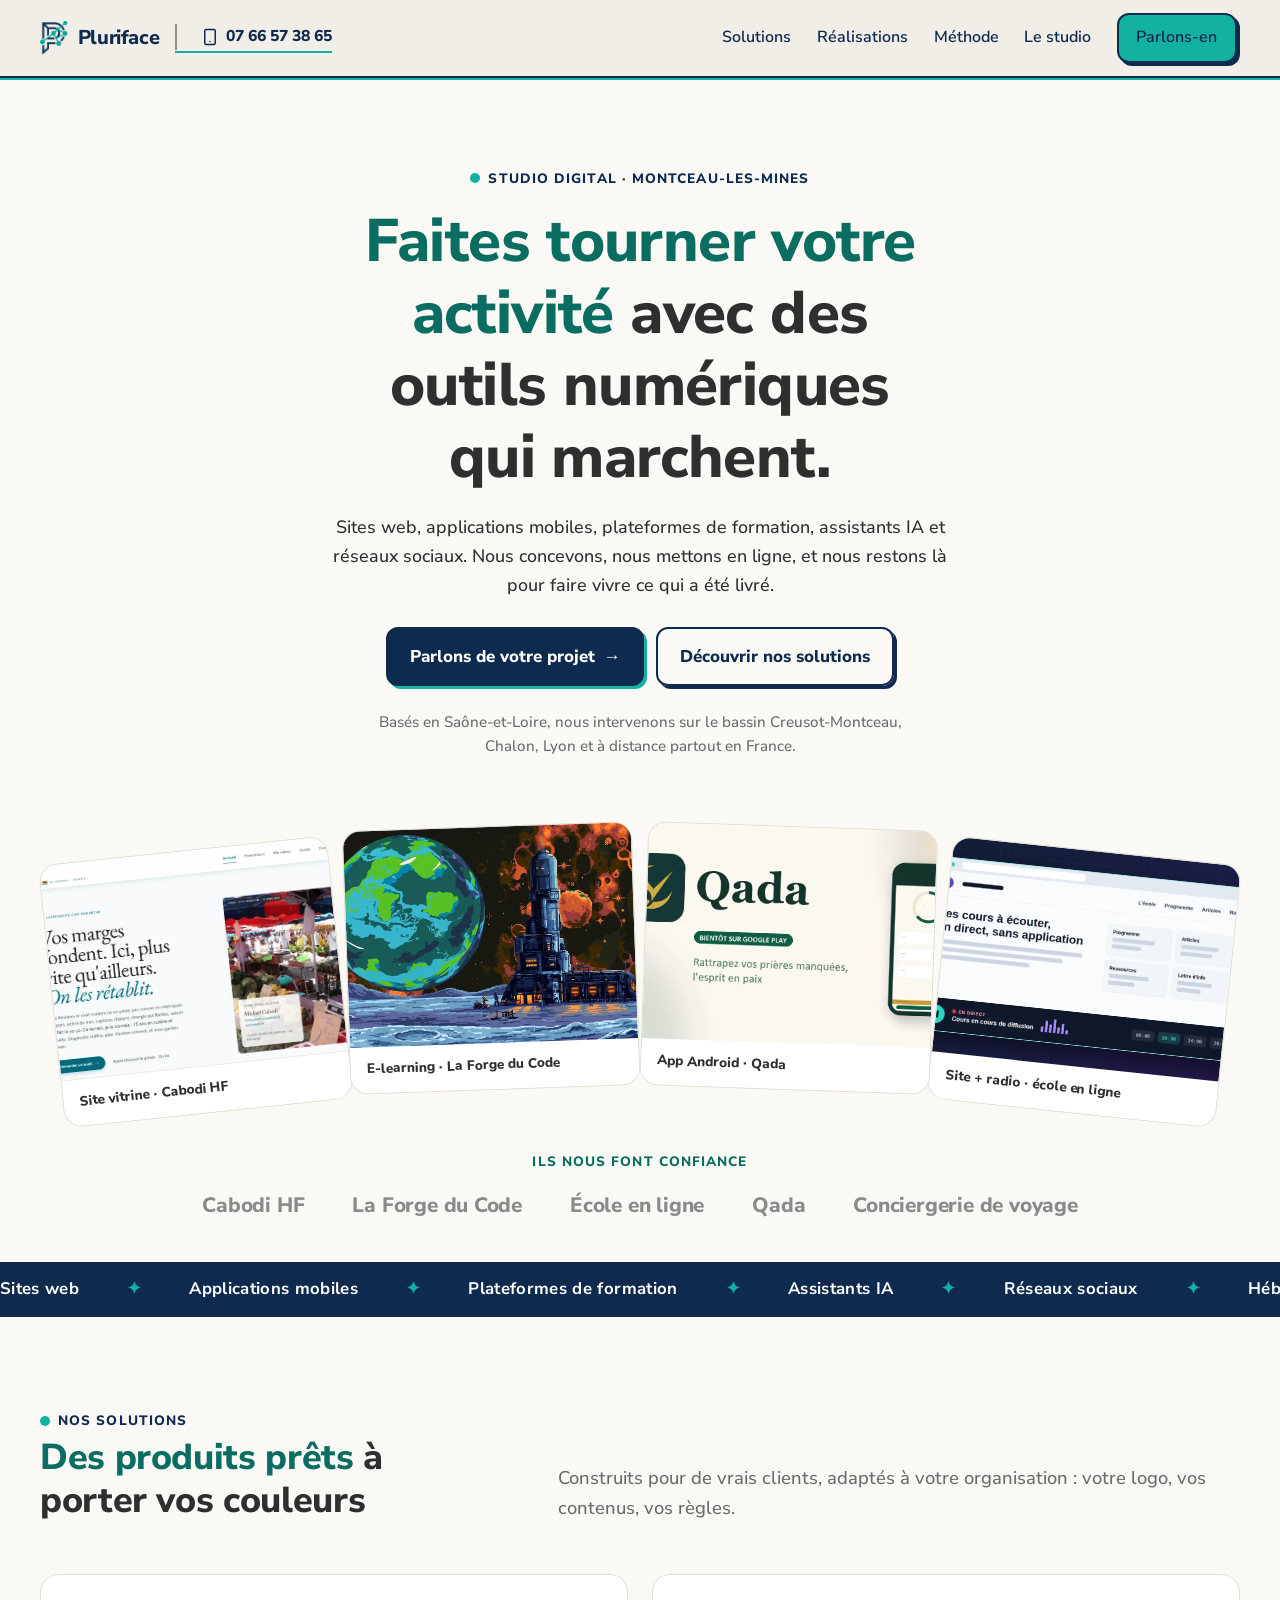
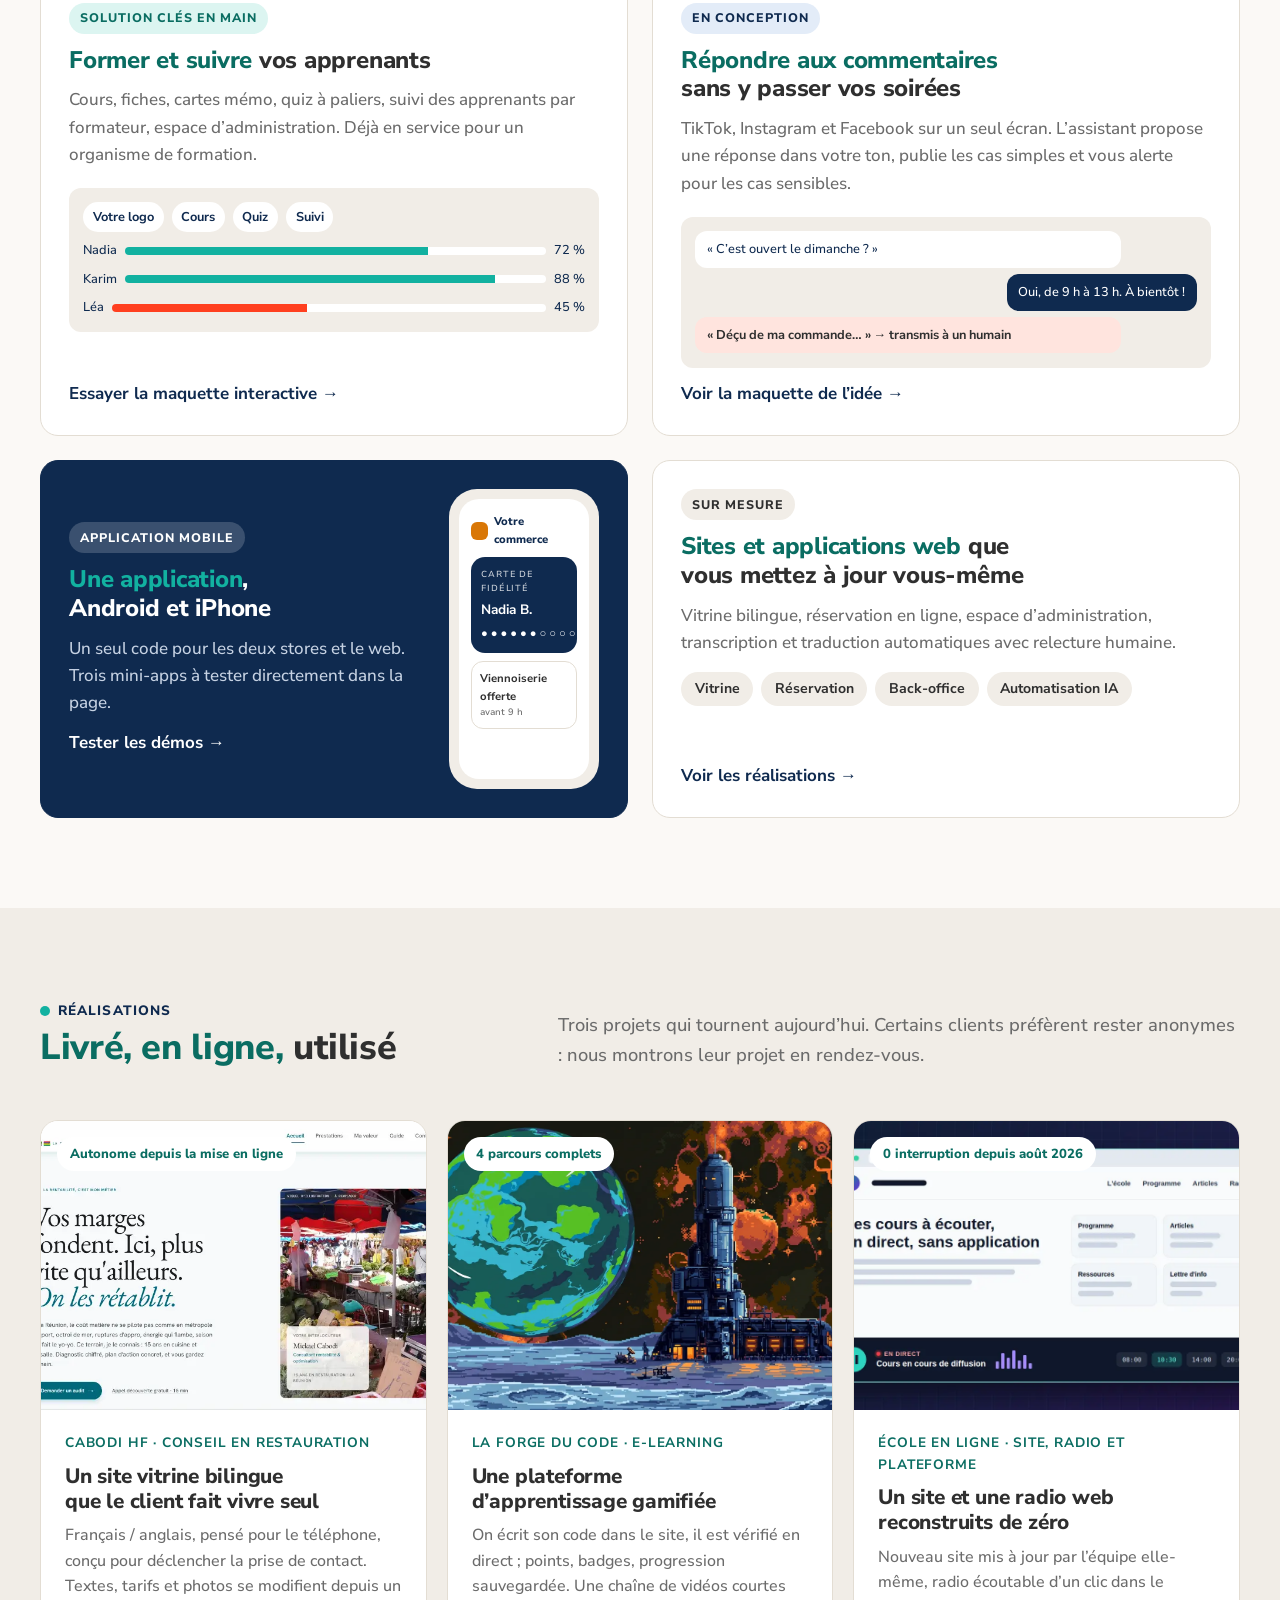
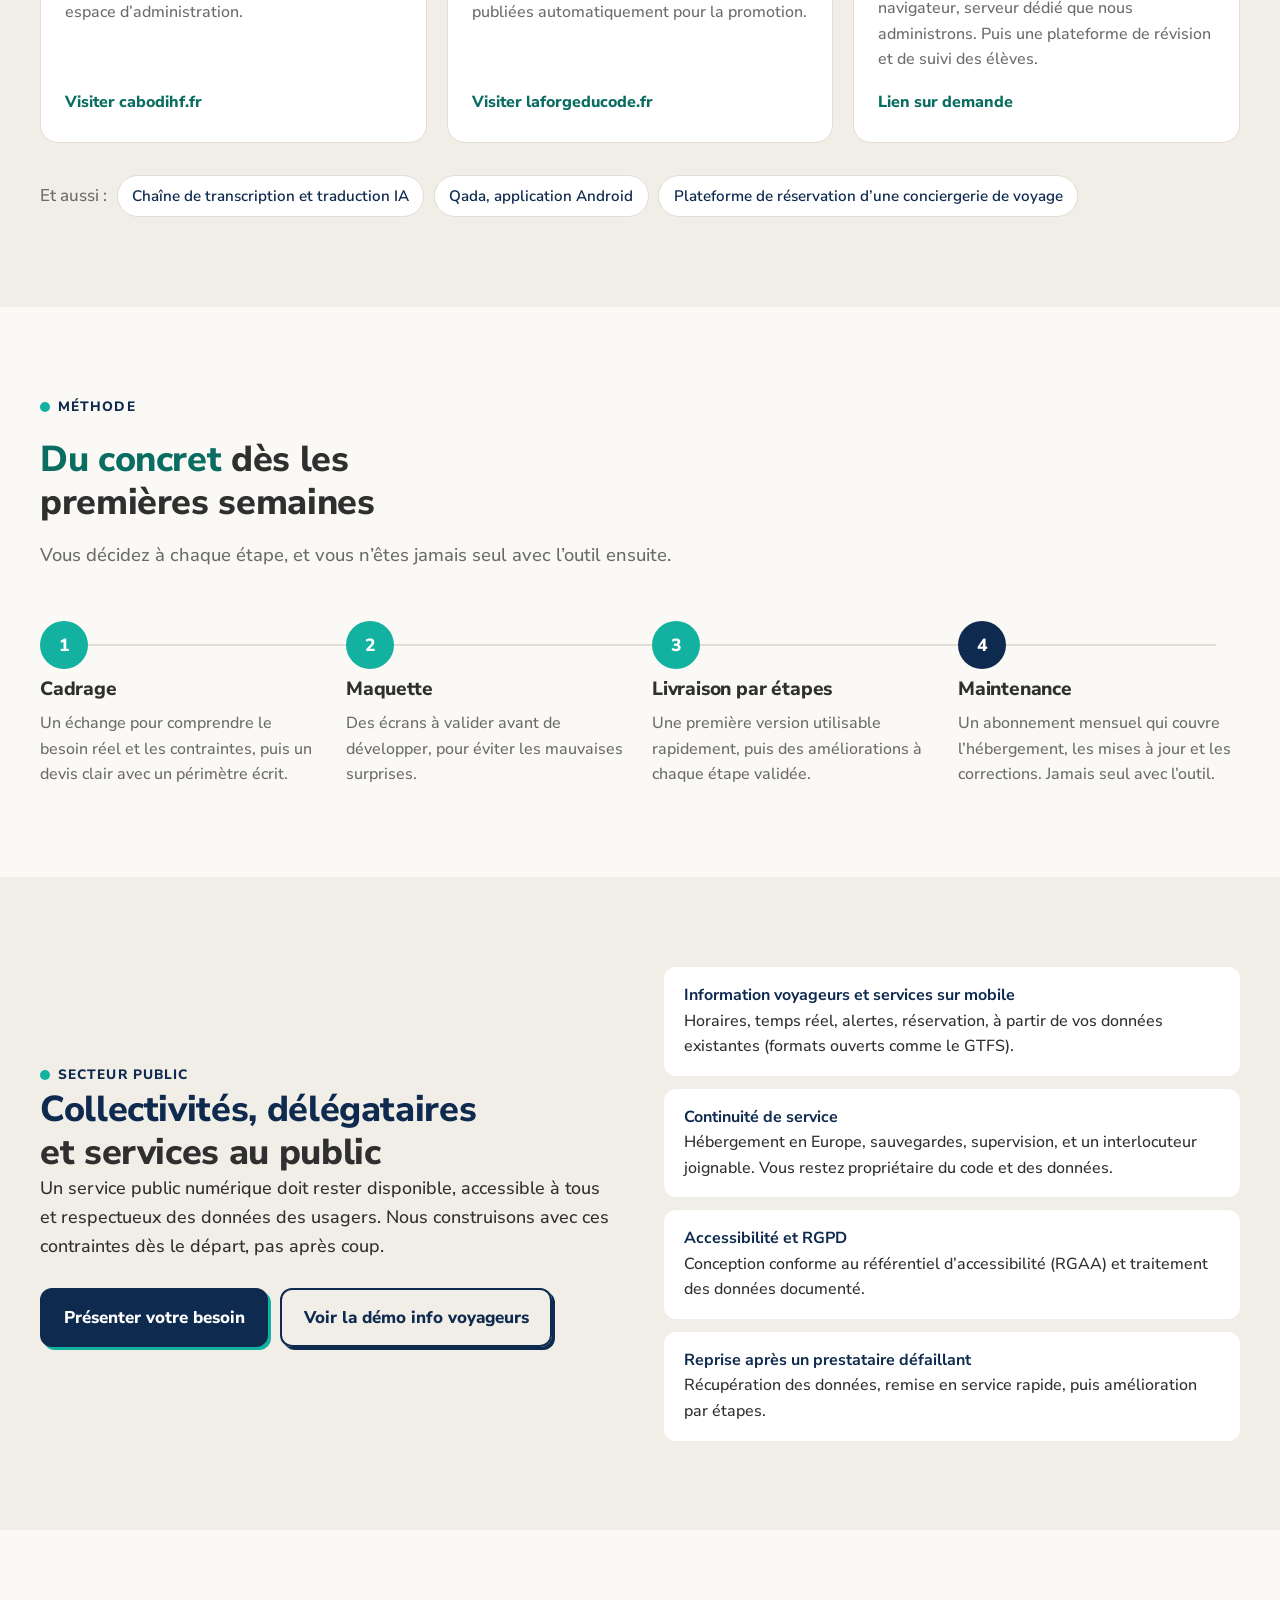
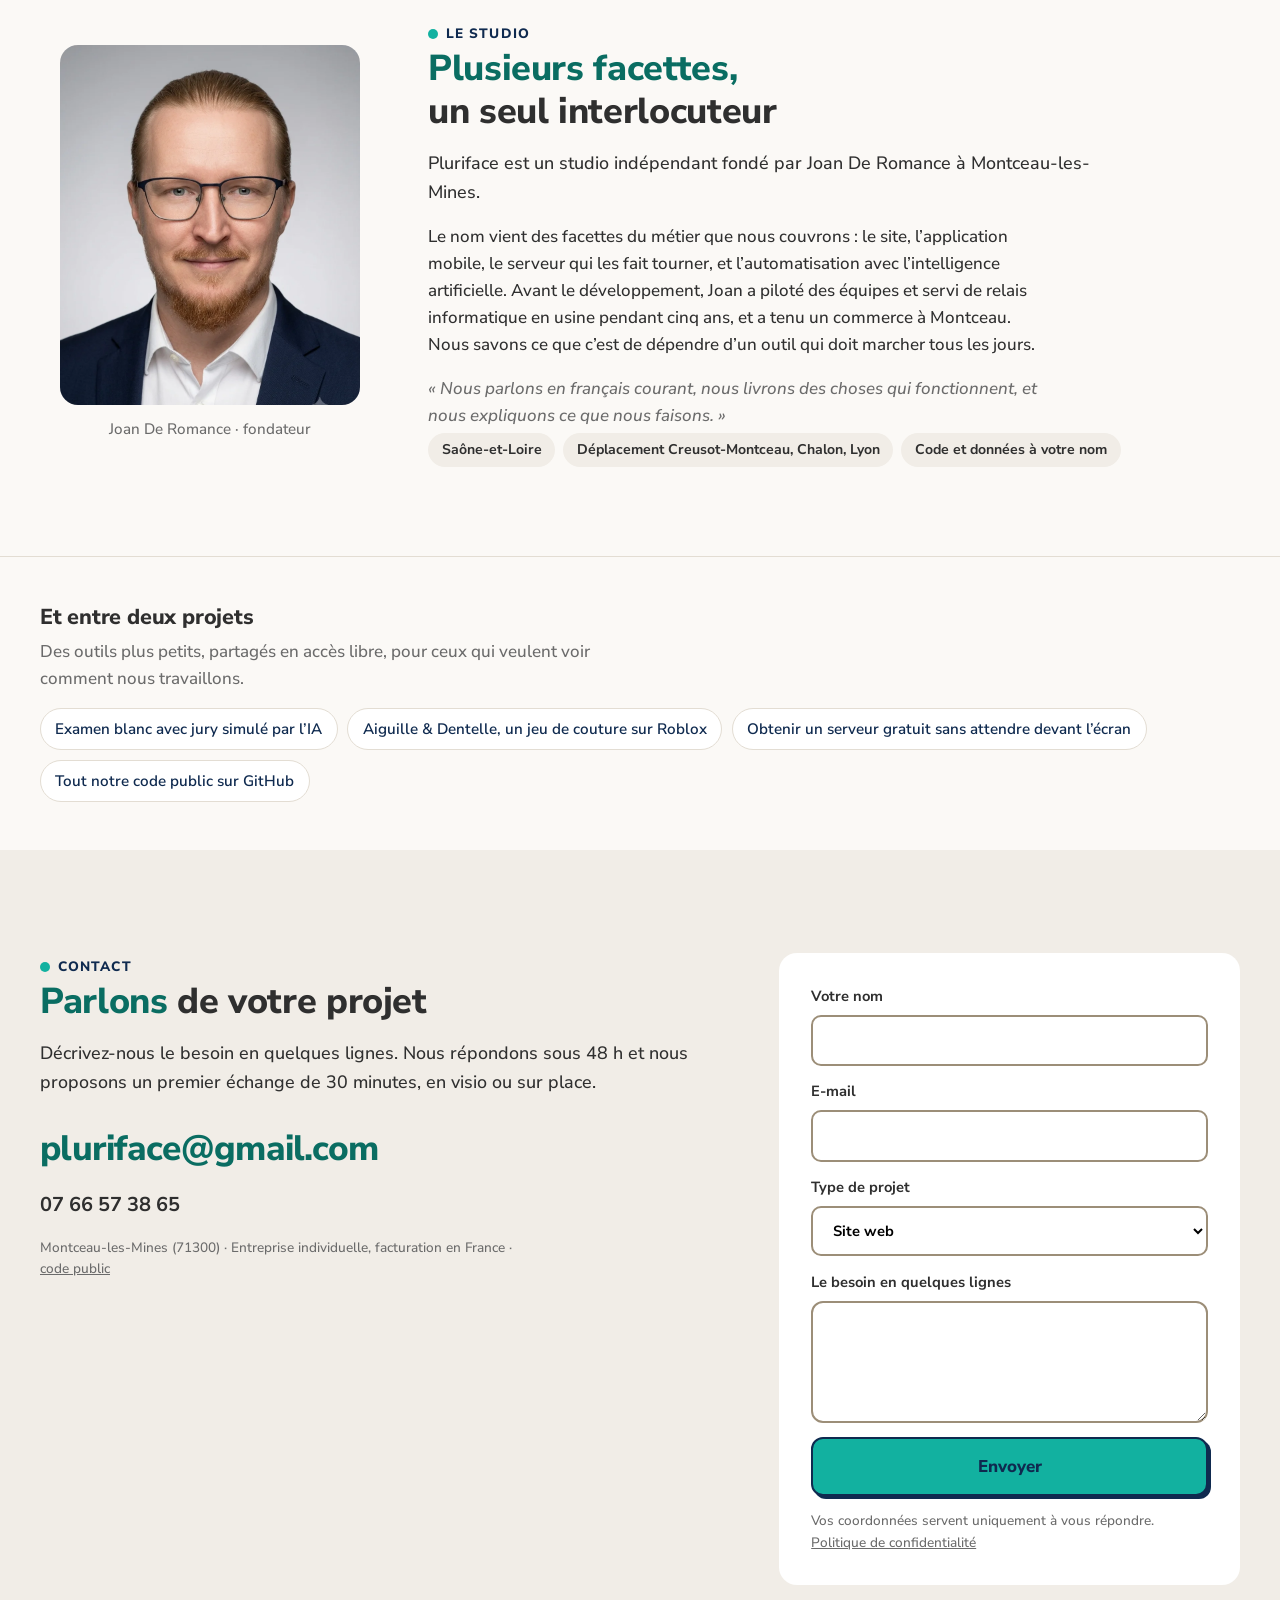
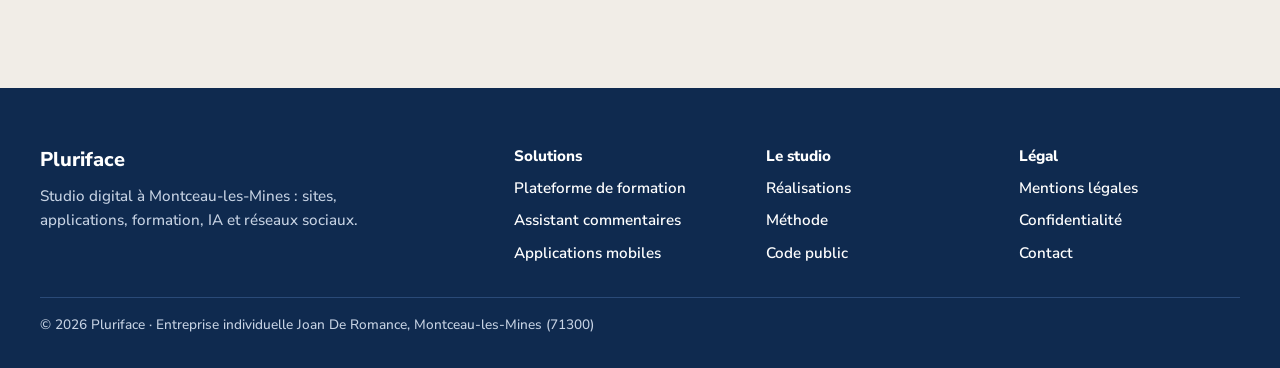
==== commit 812f0891: "En-tête : une surface à part, et chaque chose alignée sur quelque chose La barre était de la couleur" ====
--- a/index.html
+++ b/index.html
@@ -8,7 +8,7 @@
   <meta name="author" content="Pluriface">
   <meta property="og:title" content="Pluriface | Studio digital : sites, applications, IA et réseaux sociaux">
   <meta property="og:description" content="Nous concevons, mettons en ligne et faisons vivre vos outils numériques. Studio installé à Montceau-les-Mines.">
-  <link rel="icon" type="image/png" href="assets/logo_pluriface.png">
+  <link rel="icon" type="image/png" href="assets/logo_pluriface_marque.png">
   <title>Pluriface | Studio digital : sites, applications, IA et réseaux sociaux</title>
   <link rel="canonical" href="https://ecnamorgit.github.io/pluriface-portfolio/">
   <meta property="og:url" content="https://ecnamorgit.github.io/pluriface-portfolio/">
@@ -26,7 +26,7 @@
   <link rel="preconnect" href="https://fonts.googleapis.com">
   <link rel="preconnect" href="https://fonts.gstatic.com" crossorigin>
   <link href="https://fonts.googleapis.com/css2?family=Nunito+Sans:wght@500;600;700;800&display=swap" rel="stylesheet">
-  <link rel="stylesheet" href="agence.css?v=10">
+  <link rel="stylesheet" href="agence.css?v=11">
   <script>
     /* Masque les blocs a animer, puis les redonne si site.js n'a pas repondu. */
     document.documentElement.classList.add('js');
@@ -152,7 +152,7 @@
 
   <header class="topbar">
     <div class="wrap">
-      <a href="#top" class="brand"><img src="assets/logo_pluriface.png" alt="">Pluriface</a>
+      <a href="#top" class="brand"><img src="assets/logo_pluriface_marque.png" alt="">Pluriface</a>
       <a href="tel:+33766573865" class="topbar-tel" aria-label="Nous appeler au 07 66 57 38 65"><svg class="ic" aria-hidden="true"><use href="assets/icons.svg#smartphone"/></svg><span class="tel-txt">07 66 57 38 65</span></a>
       <button class="menu-btn" id="menu-btn" aria-expanded="false" aria-controls="nav">Menu</button>
       <nav class="nav" id="nav" aria-label="Navigation principale">
--- a/agence.css
+++ b/agence.css
@@ -135,23 +135,35 @@
 /* La barre etait blanche sur une page blanche, separee par un filet gris a 1,19:1 :
    autant dire rien. Un trait d'encre de 2 px la pose comme un bandeau, et le numero
    occupe le vide qui s'etendait entre le logo et le bouton Menu sur telephone. */
+/* Un bandeau de la meme couleur que la page n'est pas un bandeau, c'est le haut de
+   la page avec un trait dessous. En --sand il devient une surface a part, posee sur le
+   papier : c'est ce qui manquait pour qu'il cesse de paraitre vide. Le filet turquoise
+   sous le trait d'encre reprend l'ombre pleine des boutons, et signe le haut du site. */
 .topbar {
   position: sticky; top: 0; z-index: 50;
-  background: rgba(251, 249, 246, .92);
-  backdrop-filter: blur(12px); -webkit-backdrop-filter: blur(12px);
+  /* Opaque, et sans backdrop-filter. Le flou ne se voyait pas derriere un fond a 94 %,
+     mais il creait un contexte de composition : le mix-blend-mode du logo se melangeait
+     alors au fond de la barre au lieu de la page, et la marque se delavait des qu'on
+     faisait defiler au-dessus d'une section claire. */
+  background: var(--sand);
   border-bottom: 2px solid var(--ink);
+  box-shadow: 0 2px 0 var(--teal);
 }
 /* A 160 % de taille de texte, le logo, le numero et le bouton Menu ne tiennent plus
    sur une ligne : sans flex-wrap, c'est le bouton Menu qui sortait de l'ecran et la
    navigation devenait inatteignable. La barre grandit, elle ne deborde pas. */
-.topbar .wrap { display: flex; flex-wrap: wrap; align-items: center; justify-content: space-between; gap: .4rem 1rem; min-height: 72px; padding-block: .4rem; }
+.topbar .wrap { display: flex; flex-wrap: wrap; align-items: center; gap: .4rem 1rem; min-height: 76px; padding-block: .4rem; }
 .brand { min-width: 0; }
+.nav { margin-left: auto; }
 .brand { display: inline-flex; align-items: center; gap: .6rem; font-weight: 800; font-size: 1.25rem; color: var(--ink); text-decoration: none; letter-spacing: -0.02em; }
-.brand img { width: 40px; height: 40px; object-fit: contain; mix-blend-mode: multiply; }
+/* Hauteur imposee, largeur libre : le fichier recadre n'a plus de blanc a cadrer,
+   donc plus de boite carree a remplir. */
+.brand img { width: auto; height: 34px; object-fit: contain; mix-blend-mode: multiply; }
 .nav { display: flex; align-items: center; gap: 1.6rem; }
 .nav a { text-decoration: none; font-weight: 600; color: var(--ink); font-size: 1rem; }
 .nav a:not(.btn):hover { color: var(--teal-deep); }
 .nav .btn { padding: .65rem 1.1rem; }
+.topbar .nav .btn { margin-right: 3px; }
 .menu-btn { display: none; border: 2px solid var(--ink); background: transparent; border-radius: var(--radius-sm); box-shadow: 3px 3px 0 var(--ink); padding: .5rem 1rem; font-weight: 800; color: var(--ink); transition: transform .12s, box-shadow .12s; }
 .menu-btn:active { transform: translate(3px, 3px); box-shadow: 0 0 0 var(--ink); }
 
@@ -161,12 +173,22 @@
 .topbar-tel { display: inline-flex; align-items: center; gap: .4rem; font-weight: 800; font-size: .98rem; color: var(--ink); text-decoration: none; white-space: nowrap; border-bottom: 2px solid var(--teal); padding-bottom: 1px; }
 .topbar-tel:hover { color: var(--teal-deep); border-bottom-color: var(--teal-deep); }
 .topbar-tel .ic { width: 18px; height: 18px; }
+/* Le filet qui rattache le numero au logo : sans lui, les deux flottent cote a cote
+   sans qu'on sache lequel appartient a quoi. */
+.topbar-tel::before {
+  content: ""; width: 2px; height: 26px; background: var(--line-strong);
+  margin-right: 1.1rem; flex: 0 0 auto;
+}
 
 /* Sous 400 px, le logo + le numero + le bouton Menu ne tiennent pas a leur taille
    normale (366 px pour 335 disponibles). Plutot que de masquer le numero derriere une
    icone — un petit rectangle que personne ne lit comme un telephone — on retire
    l'icone et on resserre le tout : un numero lisible vaut mieux qu'un pictogramme. */
+@media (max-width: 480px) { .topbar-tel::before { display: none; } }
 @media (max-width: 400px) {
+  /* 20 px de marge en moins : a 360 px, le logo, le numero et le bouton Menu tiennent
+     sur une ligne a 1,2 px pres. Sans cela la barre passe a deux lignes. */
+  .topbar .wrap { gap: .4rem .7rem; }
   .topbar-tel .ic { display: none; }
   .topbar-tel { font-size: .88rem; }
   .brand { font-size: 1.1rem; gap: .45rem; }
@@ -174,7 +196,7 @@
   .menu-btn { padding: .5rem .8rem; }
 }
 @media (max-width: 860px) {
-  .menu-btn { display: inline-flex; }
+  .menu-btn { display: inline-flex; margin-left: auto; }
   .nav {
     display: none; position: absolute; left: 0; right: 0; top: 100%;
     flex-direction: column; align-items: stretch; gap: 0;
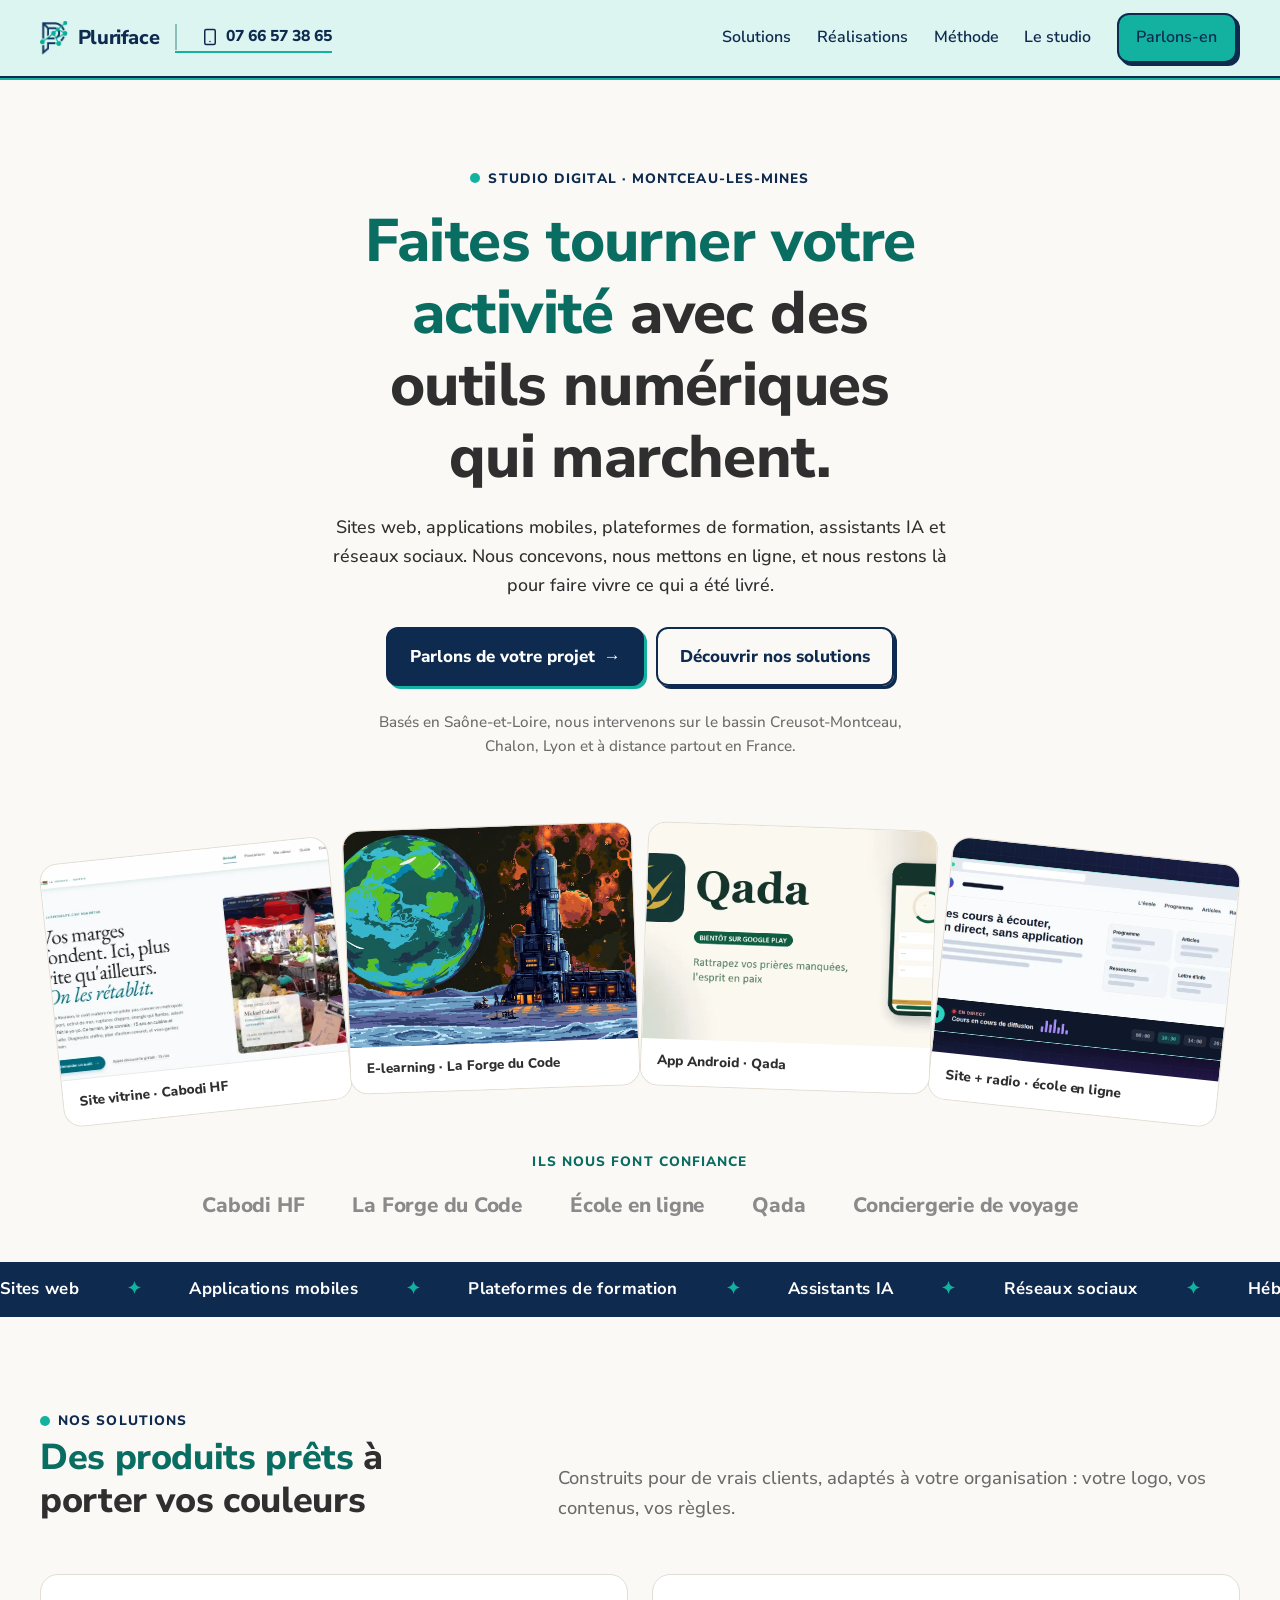
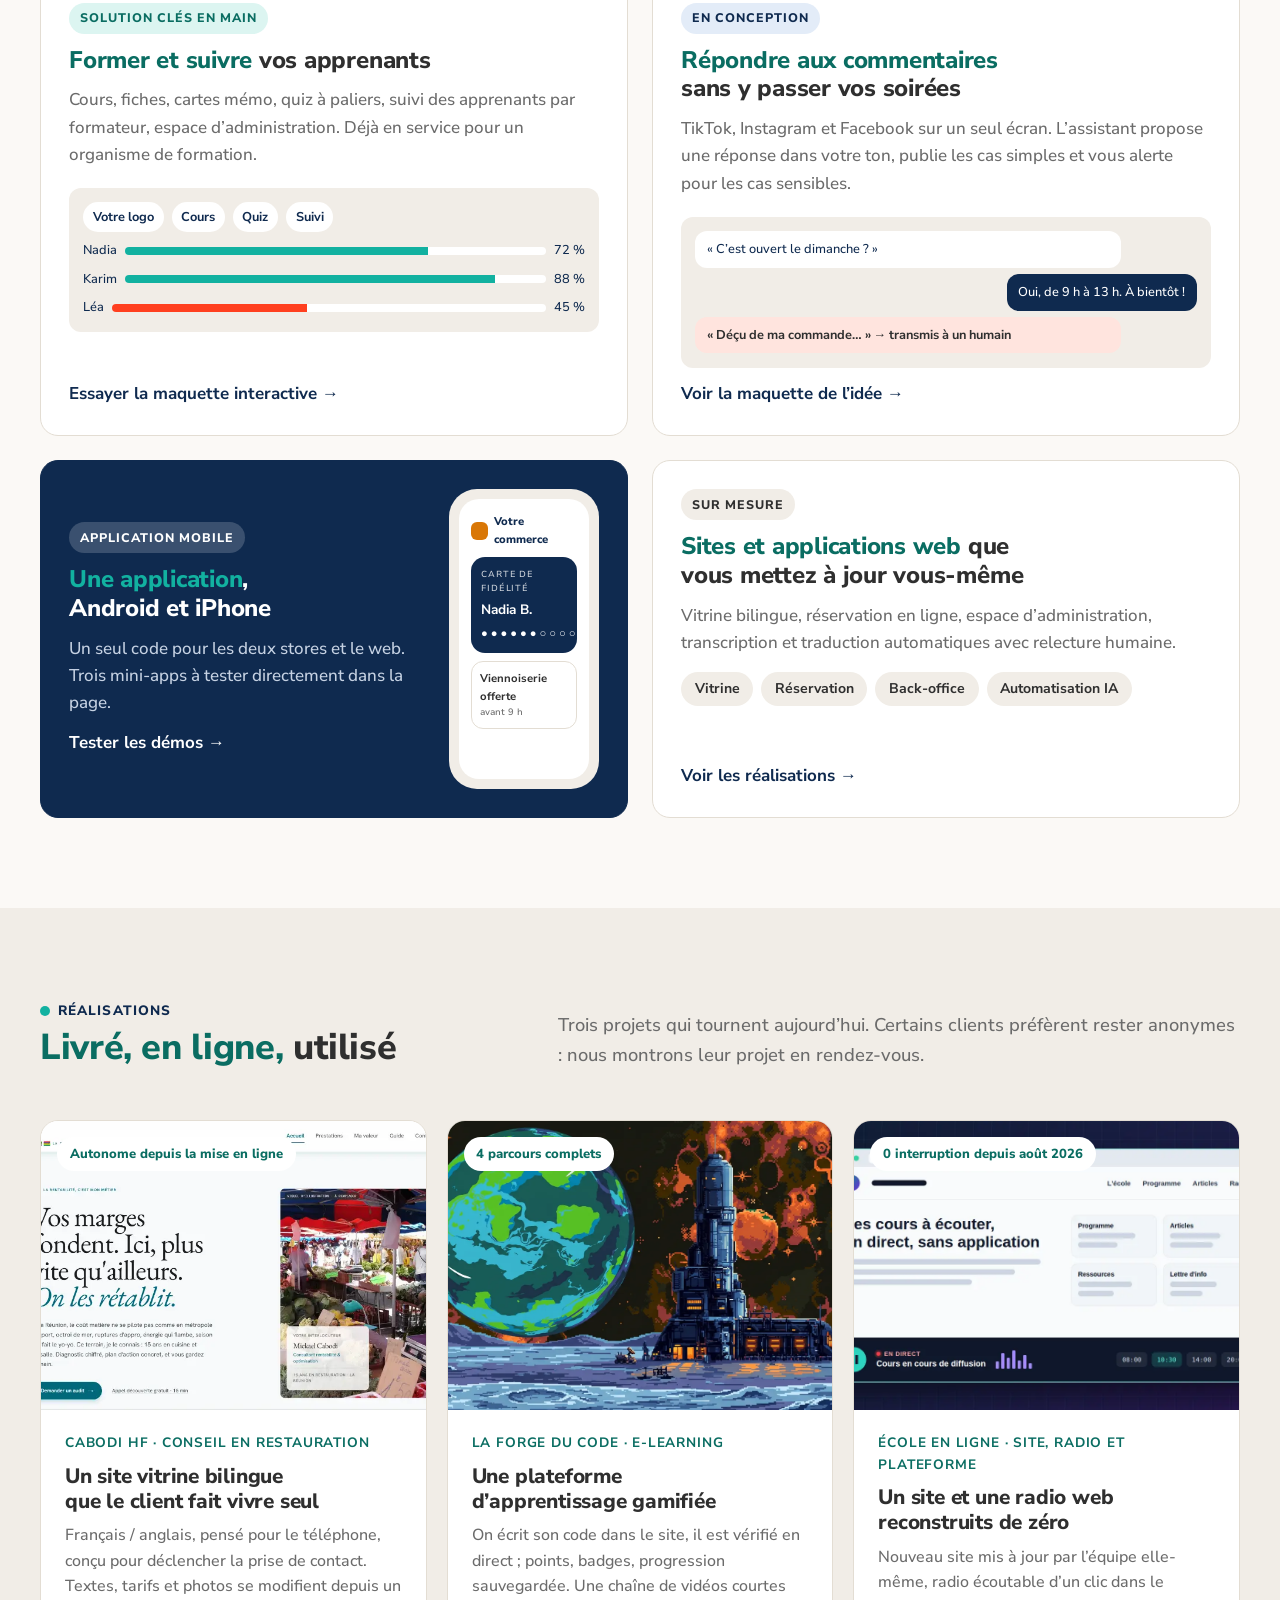
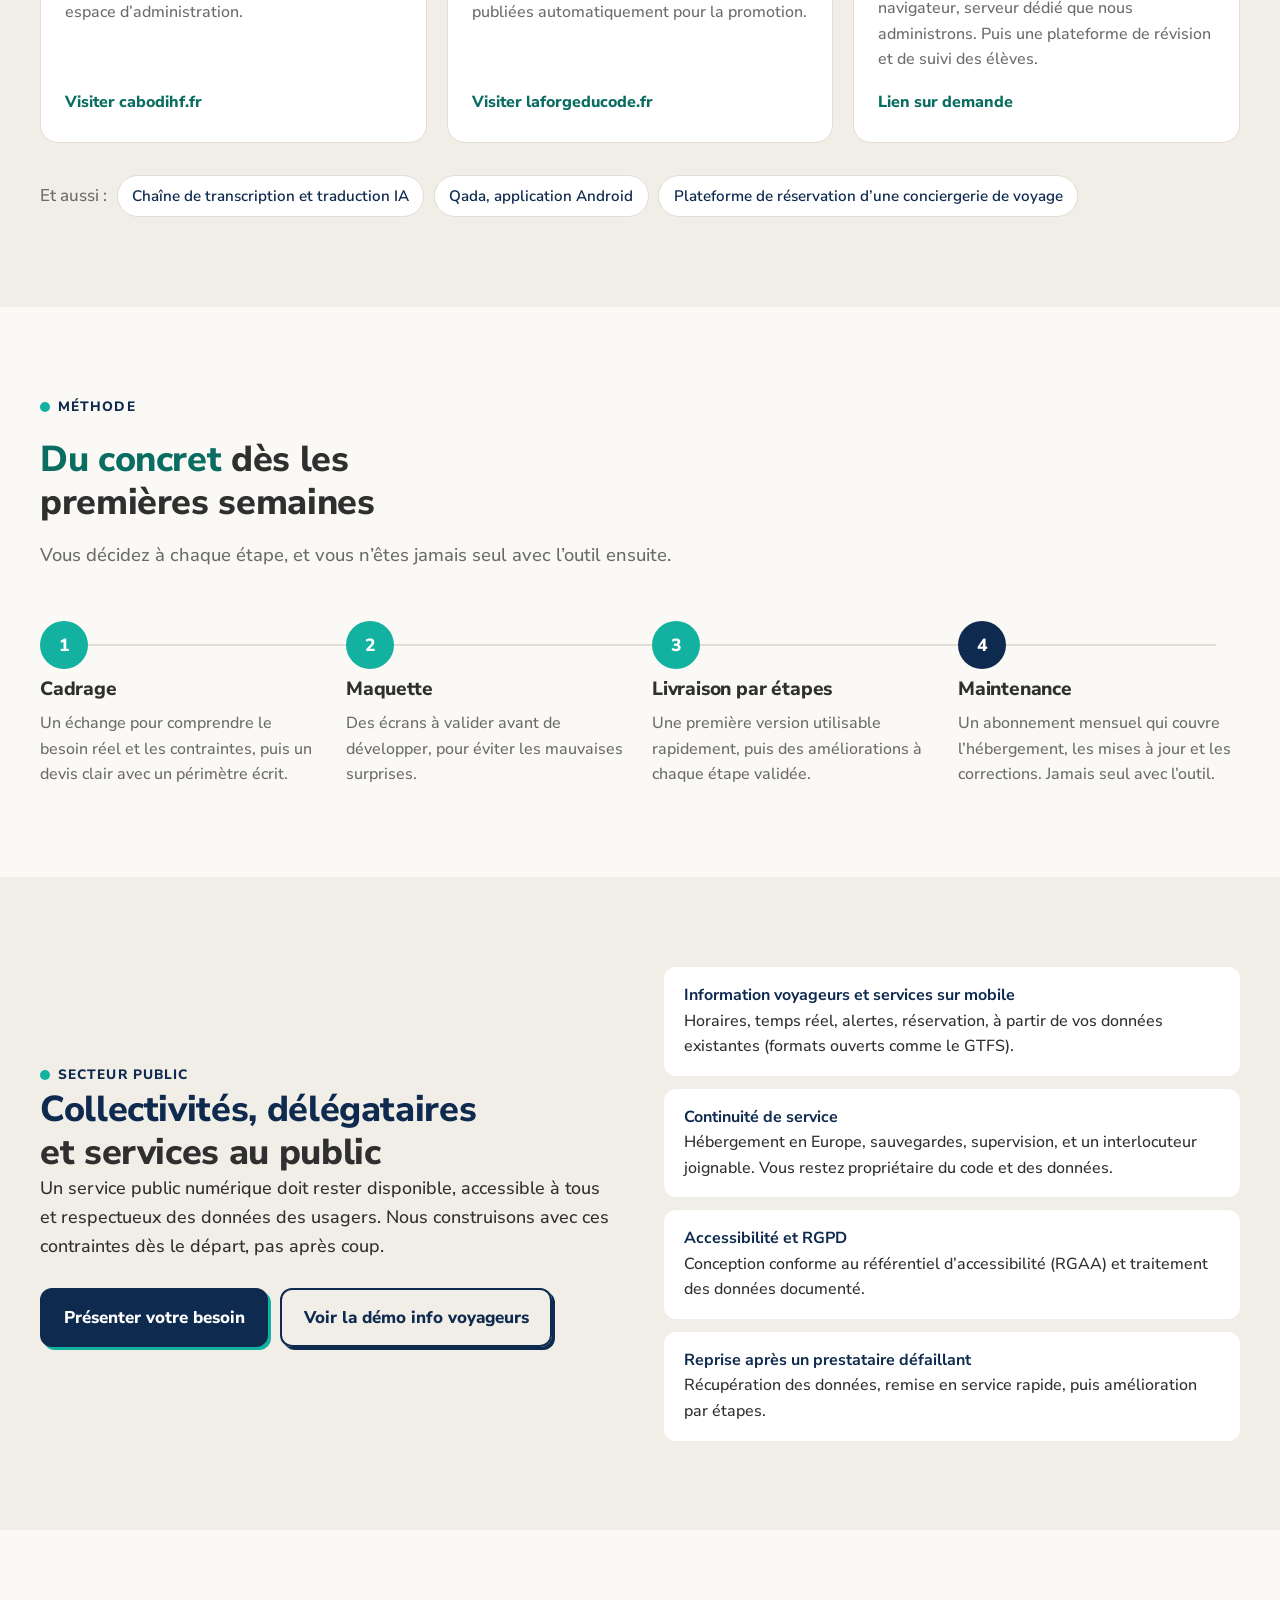
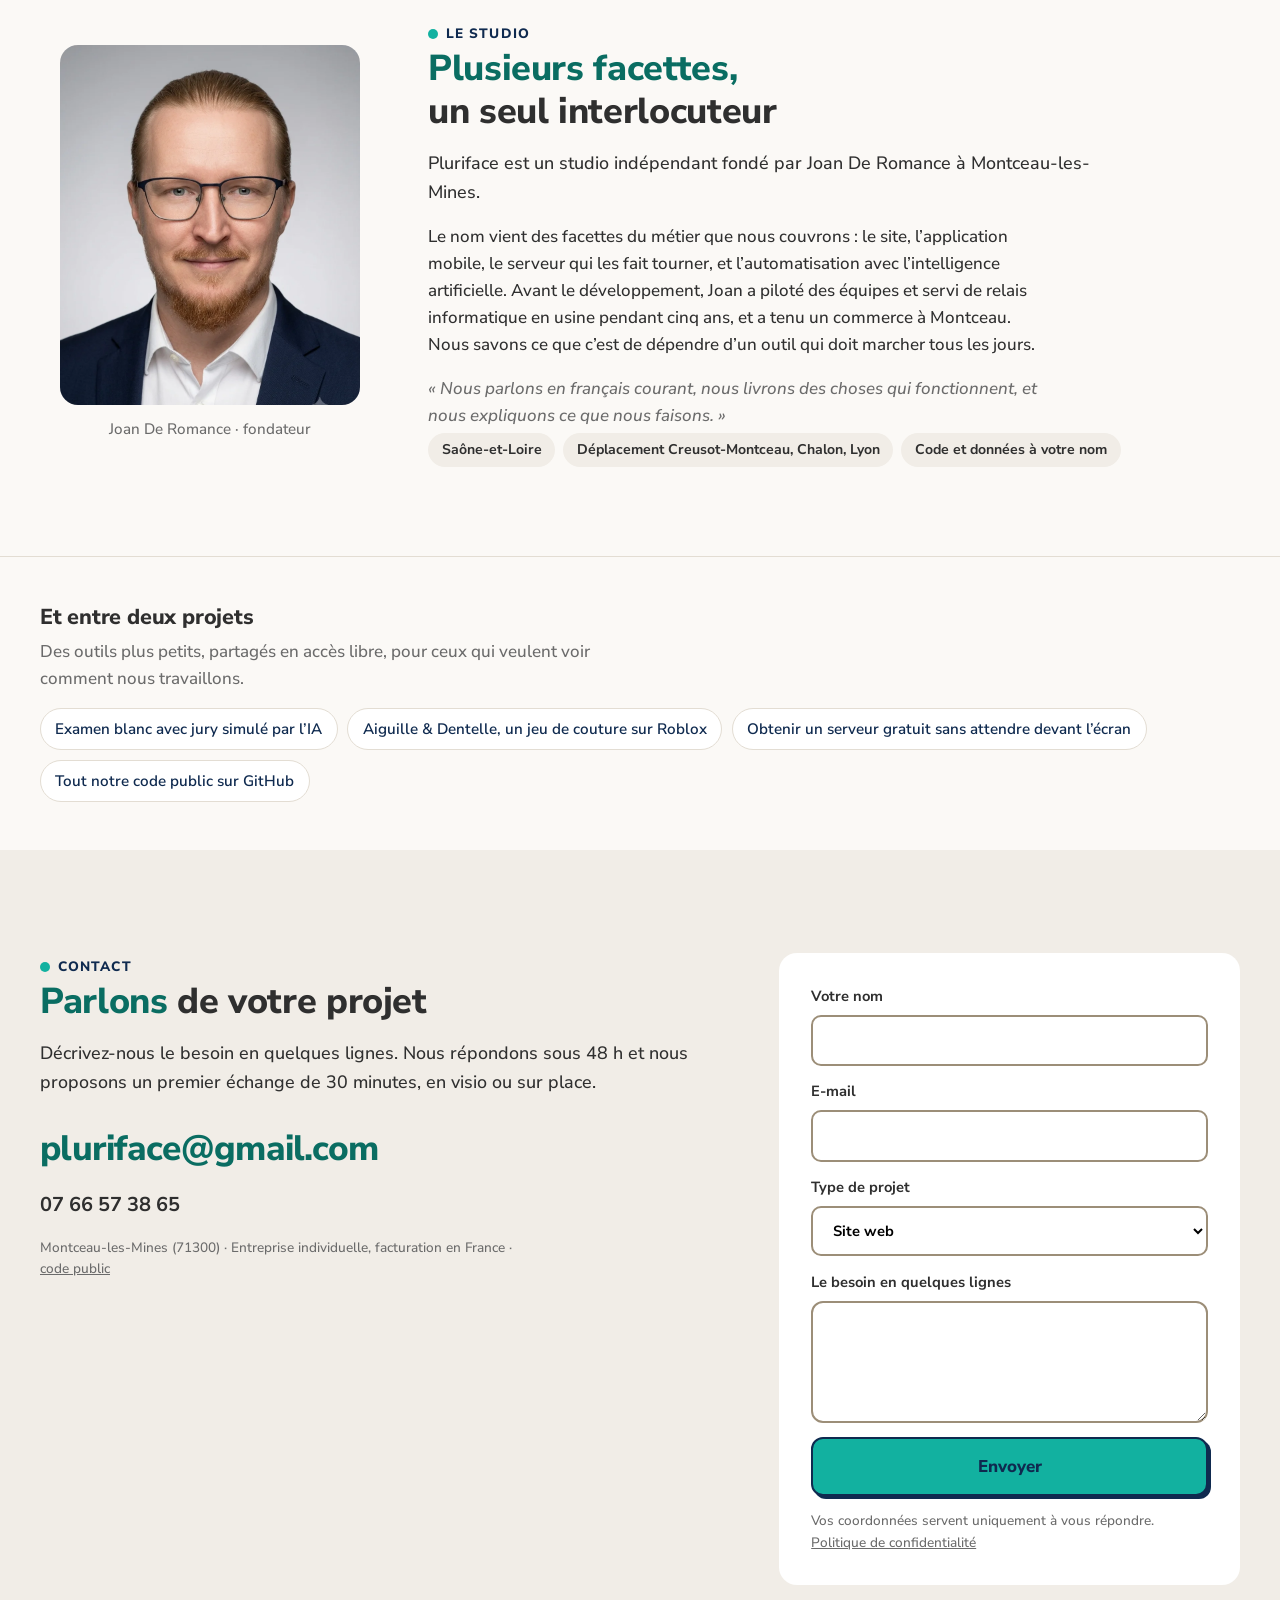
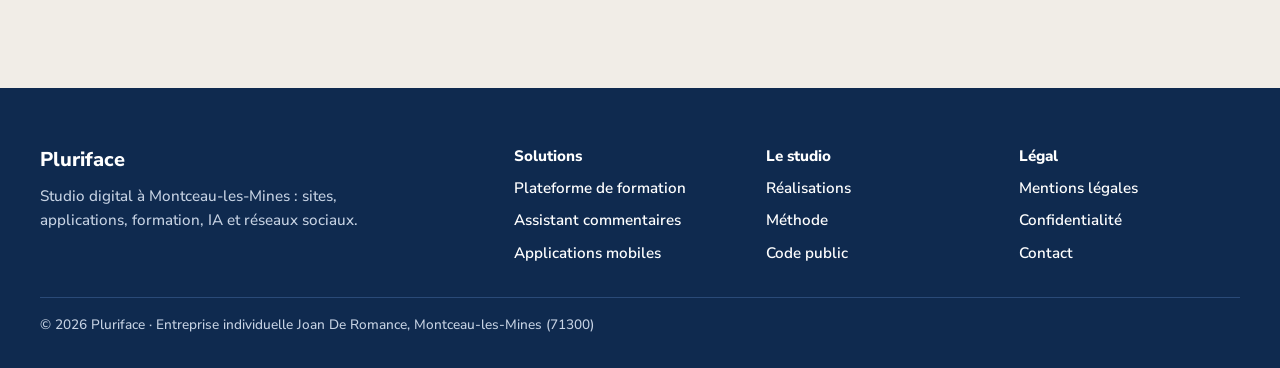
==== commit 7116351a: "En-tête : turquoise très clair plutôt que sable Le sable posait bien la barre comme une surface à pa" ====
--- a/index.html
+++ b/index.html
@@ -26,7 +26,7 @@
   <link rel="preconnect" href="https://fonts.googleapis.com">
   <link rel="preconnect" href="https://fonts.gstatic.com" crossorigin>
   <link href="https://fonts.googleapis.com/css2?family=Nunito+Sans:wght@500;600;700;800&display=swap" rel="stylesheet">
-  <link rel="stylesheet" href="agence.css?v=11">
+  <link rel="stylesheet" href="agence.css?v=12">
   <script>
     /* Masque les blocs a animer, puis les redonne si site.js n'a pas repondu. */
     document.documentElement.classList.add('js');
--- a/agence.css
+++ b/agence.css
@@ -135,17 +135,17 @@
 /* La barre etait blanche sur une page blanche, separee par un filet gris a 1,19:1 :
    autant dire rien. Un trait d'encre de 2 px la pose comme un bandeau, et le numero
    occupe le vide qui s'etendait entre le logo et le bouton Menu sur telephone. */
-/* Un bandeau de la meme couleur que la page n'est pas un bandeau, c'est le haut de
-   la page avec un trait dessous. En --sand il devient une surface a part, posee sur le
-   papier : c'est ce qui manquait pour qu'il cesse de paraitre vide. Le filet turquoise
-   sous le trait d'encre reprend l'ombre pleine des boutons, et signe le haut du site. */
+/* Un bandeau de la meme couleur que la page n'est pas un bandeau, c'est le haut de la
+   page avec un trait dessous. Le sable reglait le probleme mais tirait vers le beige ;
+   --teal-soft garde la clarte du blanc et la remplace par la couleur de la marque. Le
+   filet turquoise sous le trait d'encre reprend l'ombre pleine des boutons. */
 .topbar {
   position: sticky; top: 0; z-index: 50;
   /* Opaque, et sans backdrop-filter. Le flou ne se voyait pas derriere un fond a 94 %,
      mais il creait un contexte de composition : le mix-blend-mode du logo se melangeait
      alors au fond de la barre au lieu de la page, et la marque se delavait des qu'on
      faisait defiler au-dessus d'une section claire. */
-  background: var(--sand);
+  background: var(--teal-soft);
   border-bottom: 2px solid var(--ink);
   box-shadow: 0 2px 0 var(--teal);
 }
@@ -176,7 +176,7 @@
 /* Le filet qui rattache le numero au logo : sans lui, les deux flottent cote a cote
    sans qu'on sache lequel appartient a quoi. */
 .topbar-tel::before {
-  content: ""; width: 2px; height: 26px; background: var(--line-strong);
+  content: ""; width: 2px; height: 26px; background: #8bbfb7;
   margin-right: 1.1rem; flex: 0 0 auto;
 }
 
